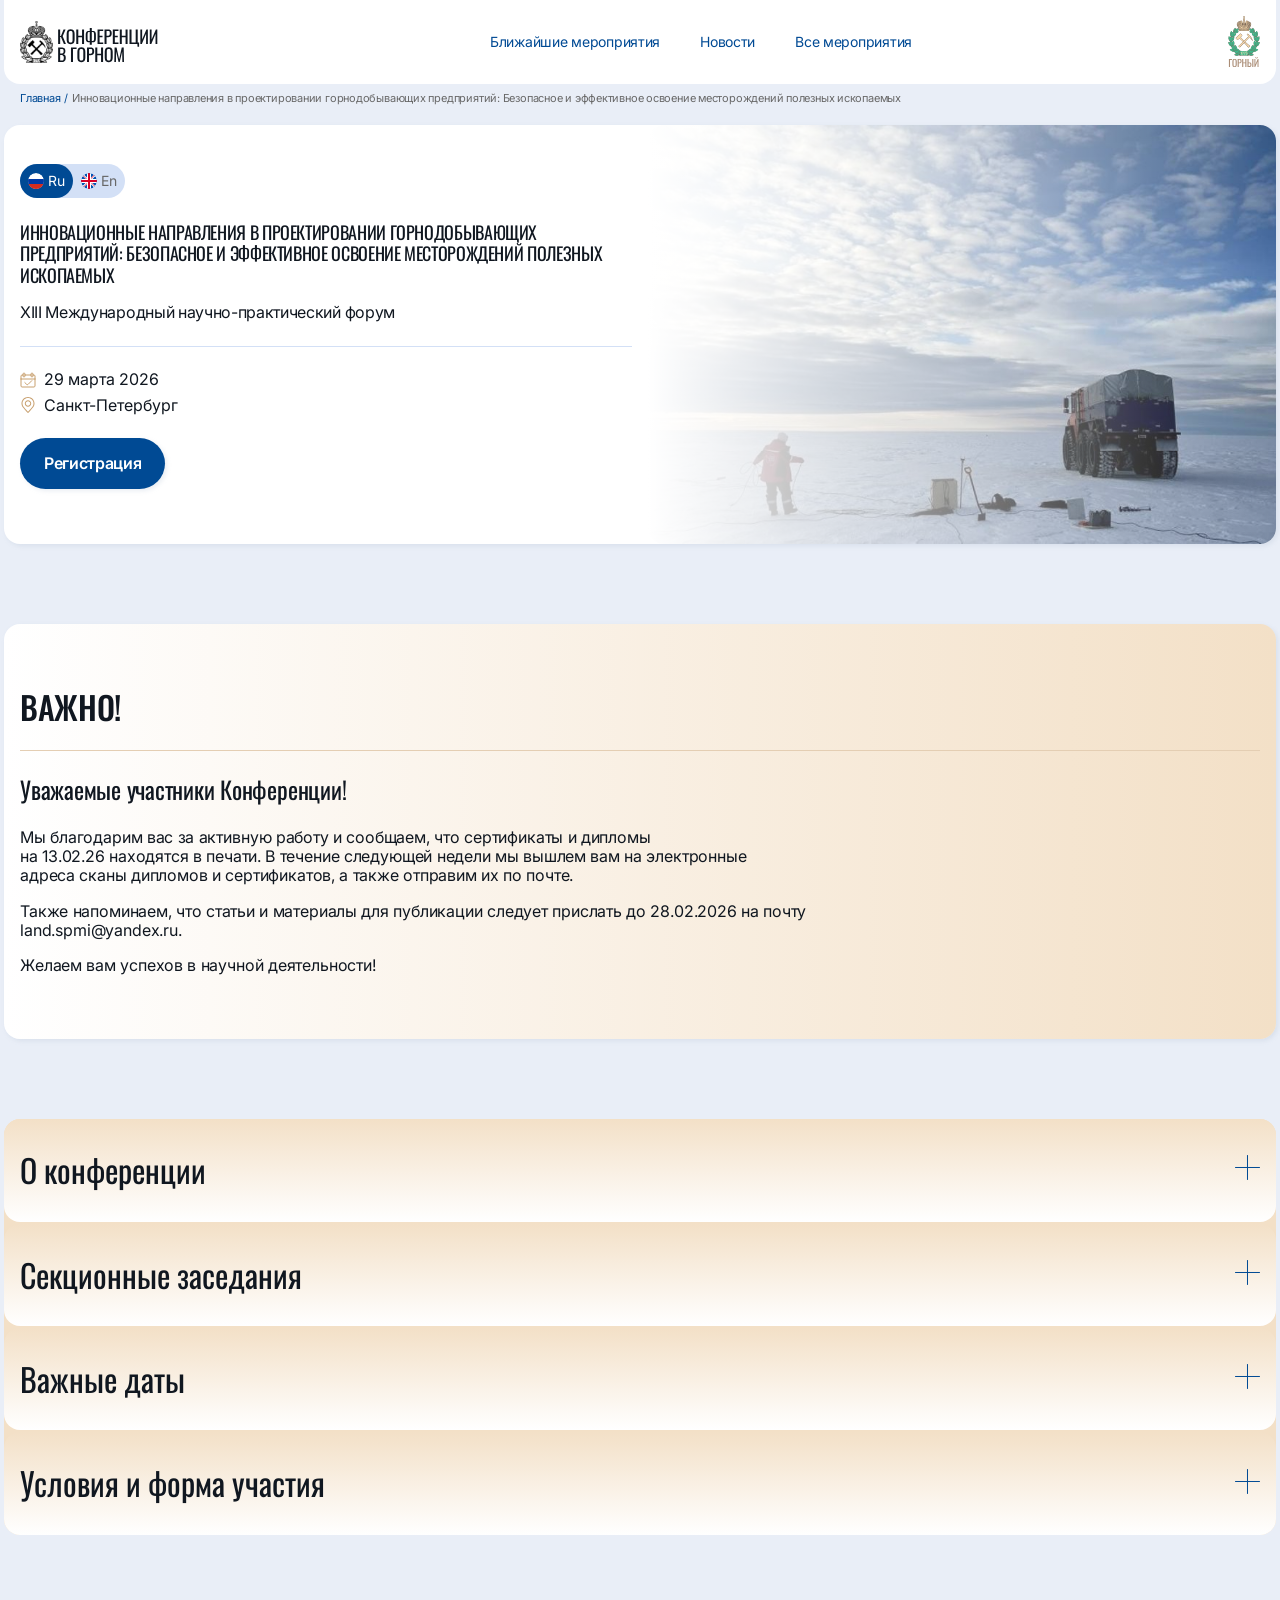
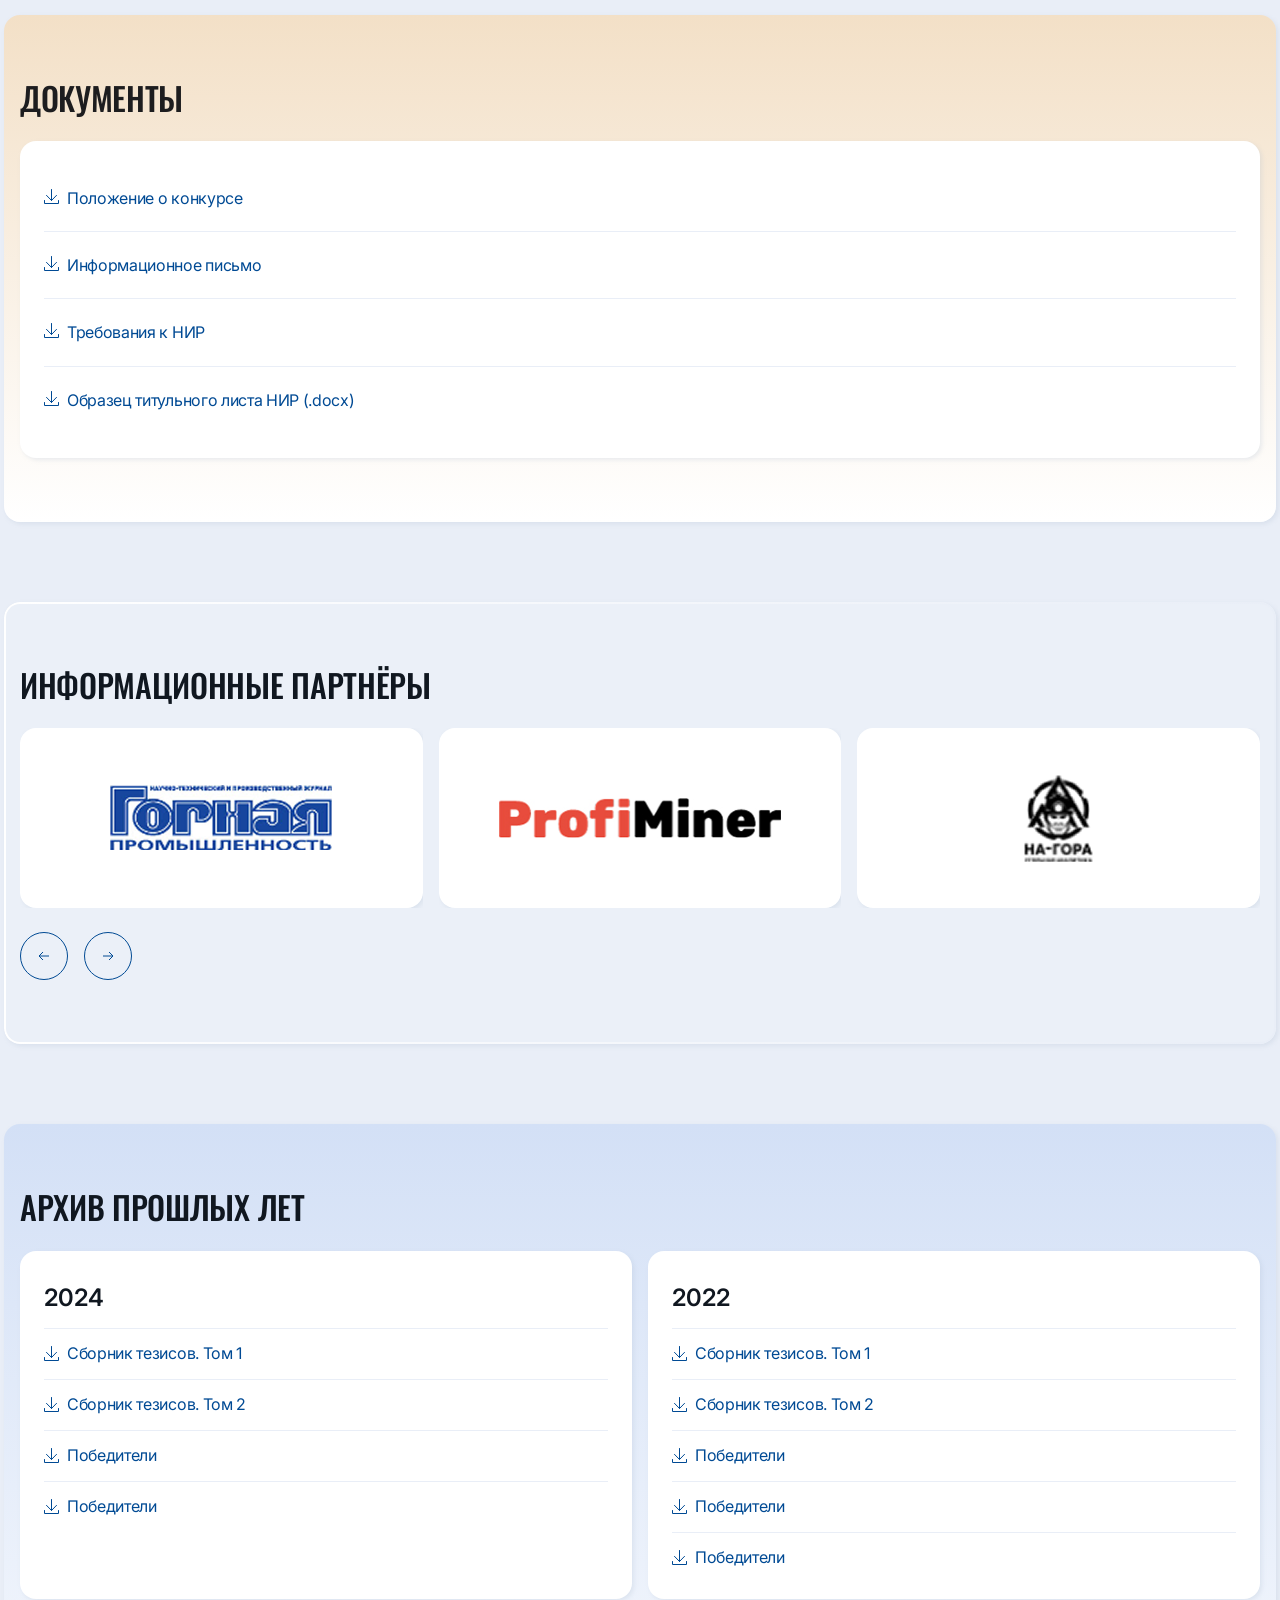
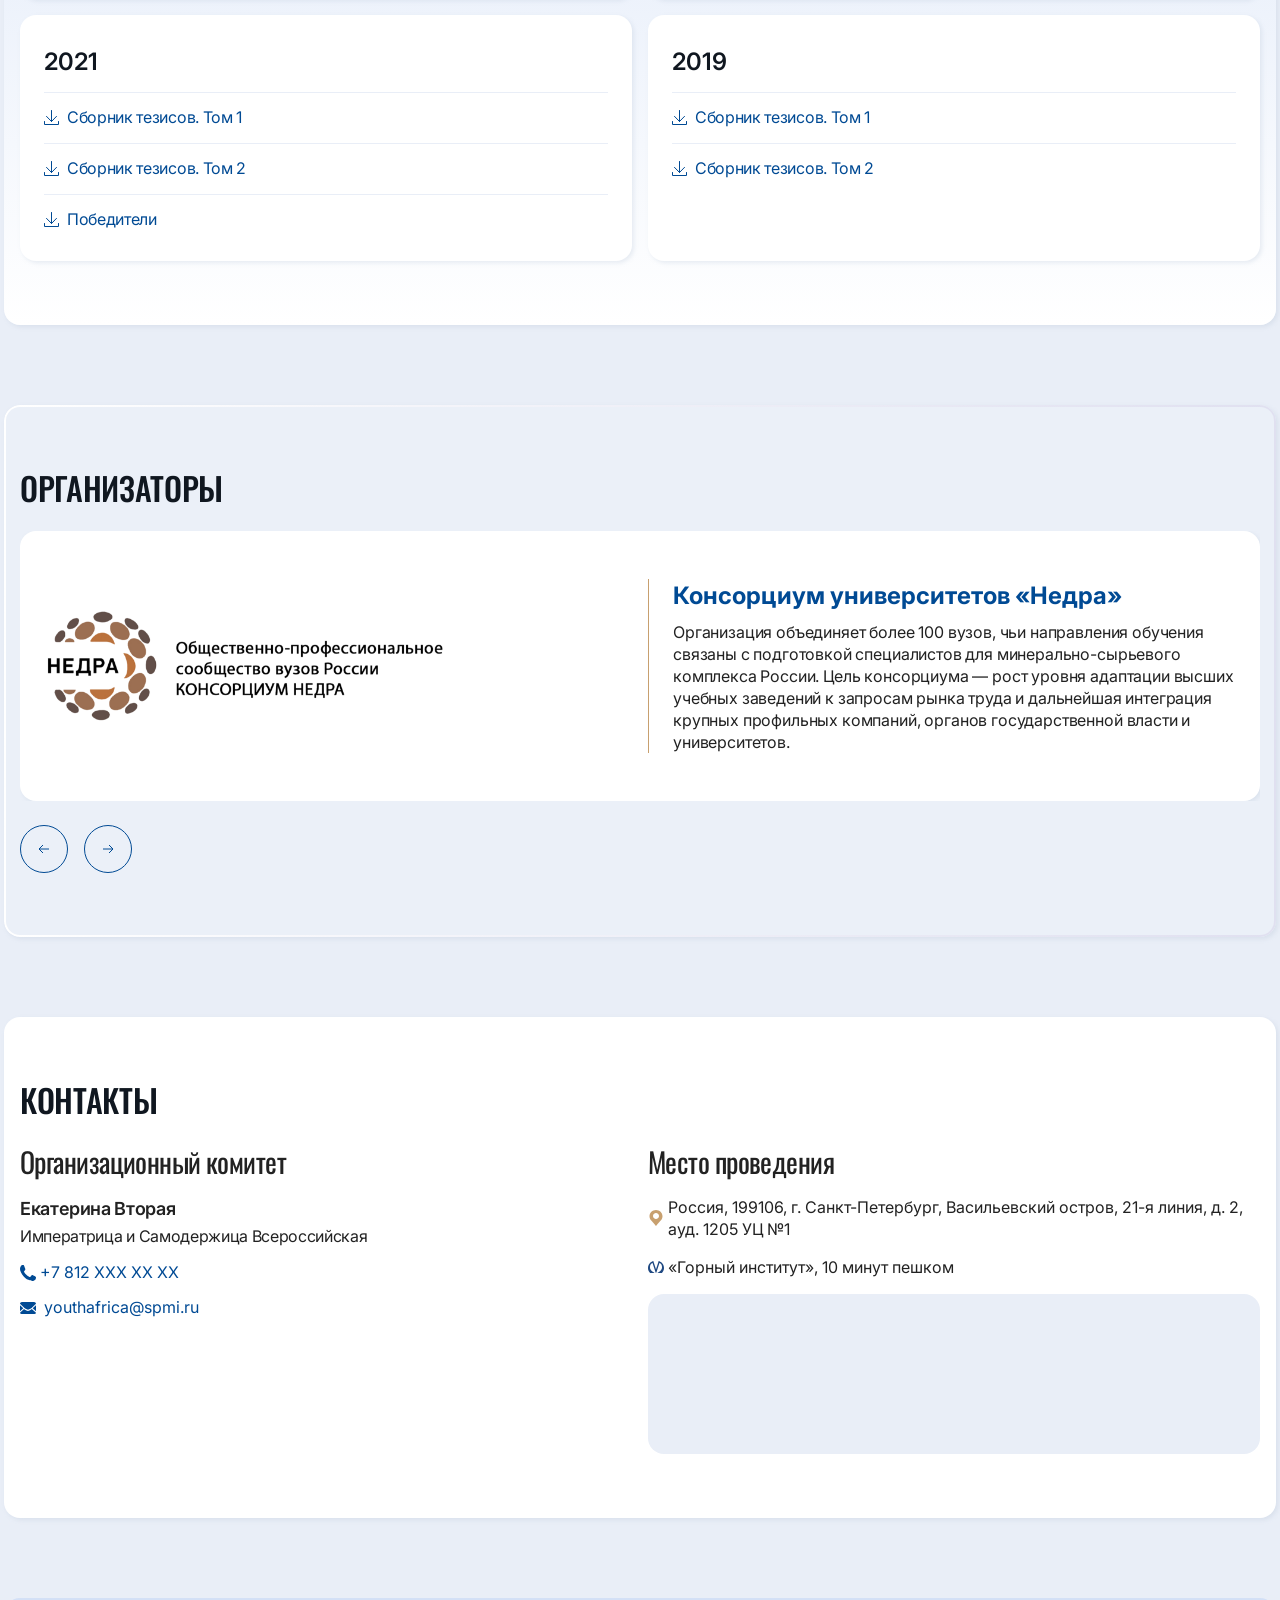
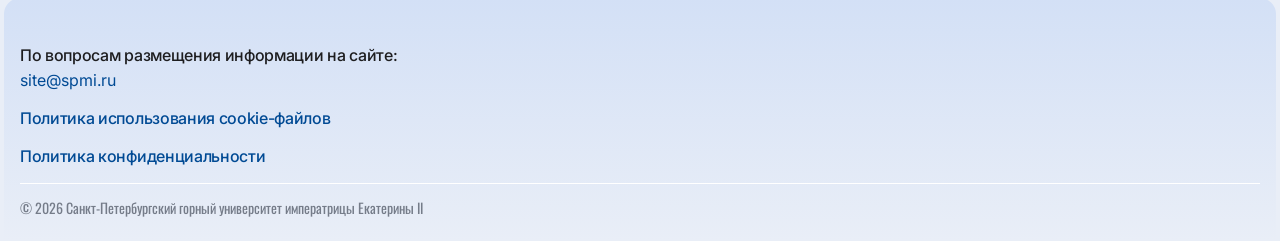
==== index.html @ 03311ef4 "Initial commit: conference page" ====
<html lang="ru">
  <head>
    <meta charset="UTF-8" />
    <meta name="viewport" content="width=device-width, initial-scale=1.0" />
    <title>Конференции в Горном</title>
    <link rel="stylesheet" href="styles/keen-slider.min.css" />
    <link rel="stylesheet" href="styles/app.css" />
    <script
      src="https://api-maps.yandex.ru/2.1/?apikey=18e30ac7-d77d-4c00-93e0-b471a3cb83dc&amp;lang=ru_RU"
      type="text/javascript"
    ></script>
    <script src="js/keen-slider.min.js" defer></script>
    <script src="js/main.js" defer></script>
    <script src="js/contacts.js" defer></script>
  </head>
  <body>
    <header class="site-header">
      <div class="container site-header__inner">
        <a
          class="site-header__brand"
          href="/"
          aria-label="Конференции в Горном — на главную"
        >
          <img class="site-header__brand-logo" src="images/logo.svg" />
        </a>
        <nav class="main-menu" aria-label="Главное меню">
          <a class="main-menu__link link" href="#"> Ближайшие мероприятия </a>
          <a class="main-menu__link link" href="#"> Новости </a>
          <a class="main-menu__link link" href="#"> Все мероприятия </a>
        </nav>
        <button
          class="site-header__burger"
          type="button"
          aria-label="Открыть меню"
          aria-expanded="false"
        >
          <span> </span>
          <span> </span>
          <span> </span>
          <span> </span>
        </button>
        <a
          class="site-header__mining-link"
          href="/"
          aria-label="Горный университет"
        >
          <img class="site-header__mining-emblem" src="images/gorny.svg" />
        </a>
      </div>
      <nav class="nav" aria-label="Мобильная навигация">
        <a class="nav__link link" href="#"> Ближайшие мероприятия </a>
        <a class="nav__link link" href="#"> Новости </a>
        <a class="nav__link link" href="#"> Все мероприятия </a>
      </nav>
    </header>
    <main class="conf-page" id="full-map">
      <section class="container breadcrumb">
        <div class="breadcrumbs-line">
          <nav role="navigation" aria-labelledby="system-breadcrumb">
            <ul>
              <li>
                <a class="breadcrumb__link" href="/">Главная</a>
              </li>
              <li class="is-active">
                <a href="#" aria-current="page"
                  >Инновационные направления в&nbsp;проектировании
                  горнодобывающих предприятий: Безопасное и&nbsp;эффективное
                  освоение месторождений полезных ископаемых</a
                >
              </li>
            </ul>
          </nav>
        </div>
      </section>
      <section class="hero">
        <div class="container hero__inner">
          <div class="hero__content">
            <nav class="hero__lang" aria-label="Язык сайта">
              <a class="hero__lang-link is-active" href="#" lang="ru">
                <div class="hero__lang-wrapper">
                  <img src="images/ru-icon.svg" alt="" />
                  <span> Ru </span>
                </div>
              </a>
              <a class="hero__lang-link" href="#" lang="en">
                <div class="hero__lang-wrapper">
                  <img src="images/en-icon.svg" alt="" />
                  <span> En </span>
                </div>
              </a>
            </nav>
            <div class="hero__text">
              <h1 class="hero__title">
                Инновационные направления в проектировании горнодобывающих
                предприятий: Безопасное и эффективное освоение месторождений
                полезных ископаемых
              </h1>
              <p class="hero__subtitle">
                XIII Международный научно-практический форум
              </p>
            </div>
            <div class="hero__divider"></div>
            <ul class="hero__info">
              <li class="hero__info-item">
                <img src="images/calendar.svg" alt="" />
                <span> 29 марта 2026 </span>
              </li>
              <li class="hero__info-item">
                <img src="images/location.svg" alt="" />
                <span> Санкт-Петербург </span>
              </li>
            </ul>
            <a class="hero__button btn-primary" href="#"> Регистрация </a>
          </div>
          <div class="hero__media">
            <img class="hero__image" src="images/hero.png" alt="" />
          </div>
        </div>
      </section>
      <section class="main-info section-margin">
        <div class="container announcement__inner">
          <h2 class="block-title announcement__title">Важно!</h2>
          <div class="announcement__divider"></div>
          <div class="announcement__content">
            <h3 class="announcement__subtitle">
              Уважаемые участники Конференции!
            </h3>
            <div class="announcement__body">
              <p class="announcement__text">
                Мы благодарим вас за активную работу и сообщаем, что сертификаты
                и дипломы на 13.02.26 находятся в печати. В течение следующей
                недели мы вышлем вам на электронные адреса сканы дипломов и
                сертификатов, а также отправим их по почте.
              </p>
              <p class="announcement__text">
                Также напоминаем, что статьи и материалы для публикации следует
                прислать до 28.02.2026 на почту land.spmi@yandex.ru.
              </p>
              <p class="announcement__text">
                Желаем вам успехов в научной деятельности!
              </p>
            </div>
          </div>
        </div>
      </section>
      <section class="accordeons section-margin">
        <div class="accordeons__list">
          <details class="container accordion">
            <summary class="accordion__summary">
              <h2 class="accordion__title">О конференции</h2>
              <span class="accordion-icon-wrap">
                <img class="accordion-icon" src="images/plus.svg" />
              </span>
            </summary>
            <div class="accordion__panel">
              <div class="accordion__block">
                <h3 class="accordion__heading">О конференции</h3>
                <div class="accordion__body">
                  <p>
                    Конкурс «Моя специальность» направлен на выявление и
                    поддержку обучающихся Горного университета, способных
                    самостоятельно решать исследовательские задачи и осмысленно
                    связывать результаты своей работы с осваиваемой
                    специальностью и будущей профессиональной деятельностью.
                  </p>
                  <p>
                    Конкурс проводится в два этапа: заочный отборочный и очный
                    заключительный. Для участия студенты представляют
                    индивидуальные конкурсные работы, являющиеся результатом
                    самостоятельной исследовательской и (или) научно-инженерной
                    деятельности.
                  </p>
                  <p>
                    Победителям и призёрам Конкурса предоставят возможность
                    опубликовать свои работы в форме сборника научных трудов
                    Конкурса, который будет размещён в Научной электронной
                    библиотеке eLIBRARY.RU с индексацией в базе данных научного
                    цитирования РИНЦ.
                  </p>
                </div>
              </div>
              <div class="accordion__block">
                <h3 class="accordion__heading">Задачи</h3>
                <div class="accordion__body">
                  <ul>
                    <li>
                      Формирование у обучающихся осознанного понимания связи
                      исследовательской деятельности с осваиваемой
                      специальностью, её профессиональной значимостью и задачами
                      соответствующей отрасли;
                    </li>
                    <li>
                      Выявление обучающихся, демонстрирующих способность
                      самостоятельно формулировать научную проблему, выбирать и
                      обосновывать методы её решения, интерпретировать
                      полученные результаты, аргументировать выводы и критически
                      оценивать собственный вклад;
                    </li>
                    <li>
                      Выявление перспективных исследовательских работ,
                      обладающих потенциалом дальнейшего развития в
                      научно-образовательной среде университета;
                    </li>
                    <li>
                      Вовлечение обучающихся в научно-исследовательскую,
                      инженерную и проектную деятельность университета в рамках
                      реализации пилотного проекта «совершенствование высшего
                      инженерного образования»;
                    </li>
                    <li>
                      Создание условий для взаимодействия участников с
                      кафедрами, научными центрами, лабораториями,
                      преподавателями, исследователями и
                      организациями-партнёрами университета;
                    </li>
                    <li>
                      Отбор перспективных обучающихся для участия в
                      международных научных и образовательных программах и
                      стажировках, подготовки публикаций и формирования
                      дальнейшей научной траектории, включая поступление в
                      аспирантуру.
                    </li>
                  </ul>
                </div>
              </div>
            </div>
          </details>
          <details class="container accordion">
            <summary class="accordion__summary">
              <h2 class="accordion__title">Секционные заседания</h2>
              <span class="accordion-icon-wrap">
                <img class="accordion-icon" src="images/plus.svg" />
              </span>
            </summary>
            <div class="accordion__panel--sessions">
              <details class="accordion-session">
                <summary class="accordion-session__summary">
                  <h3 class="session__title">
                    Пленарное заседание «Перспективы и проблемы развития
                    минерально-сырьевого комплекса»
                  </h3>
                  <span class="session__icon-wrap">
                    <img class="session__icon" src="images/arrow.svg" />
                  </span>
                </summary>
                <div class="session-text">
                  <p class="session__date">27 мая (МФК, Конгресс-холл)</p>
                  <p style="font-weight: bold">Председатели:</p>
                  <p>
                    <span style="font-weight: bold">
                      Шабаров Аркадий Николаевич
                    </span>
                    , директор научного центра геомеханики и проблем горного
                    производства, Санкт- Петербургский горный университет
                    императрицы Екатерины II
                  </p>
                  <p>
                    <span style="font-weight: bold">
                      Рассказов Игорь Юрьевич
                    </span>
                    , академик РАН, директор Хабаровский Федеральный
                    исследовательский центр ДВО РАН
                  </p>
                </div>
              </details>
              <details class="accordion-session">
                <summary class="accordion-session__summary">
                  <h3 class="session__title">
                    1. Геодинамическая безопасность и геомеханические проблемы
                    освоения месторождений полезных ископаемых
                  </h3>
                  <span class="session__icon-wrap">
                    <img class="session__icon" src="images/arrow.svg" />
                  </span>
                </summary>
                <div class="session-text">
                  <p class="session__date">27 мая (МФК, Конгресс-холл)</p>
                  <p style="font-weight: bold">Председатели:</p>
                  <p>
                    <span style="font-weight: bold">
                      Шабаров Аркадий Николаевич
                    </span>
                    , директор научного центра геомеханики и проблем горного
                    производства, Санкт- Петербургский горный университет
                    императрицы Екатерины II
                  </p>
                  <p>
                    <span style="font-weight: bold">
                      Рассказов Игорь Юрьевич
                    </span>
                    , академик РАН, директор Хабаровский Федеральный
                    исследовательский центр ДВО РАН
                  </p>
                </div>
              </details>
              <details class="accordion-session">
                <summary class="accordion-session__summary">
                  <h3 class="session__title">
                    2,3. Разработка месторождений полезных ископаемых.
                    Современные технологии производства буровзрывных работ
                  </h3>
                  <span class="session__icon-wrap">
                    <img class="session__icon" src="images/arrow.svg" />
                  </span>
                </summary>
                <div class="session-text">
                  <p class="session__date">27 мая (МФК, Конгресс-холл)</p>
                  <p style="font-weight: bold">Председатели:</p>
                  <p>
                    <span style="font-weight: bold">
                      Шабаров Аркадий Николаевич
                    </span>
                    , директор научного центра геомеханики и проблем горного
                    производства, Санкт- Петербургский горный университет
                    императрицы Екатерины II
                  </p>
                  <p>
                    <span style="font-weight: bold">
                      Рассказов Игорь Юрьевич
                    </span>
                    , академик РАН, директор Хабаровский Федеральный
                    исследовательский центр ДВО РАН
                  </p>
                </div>
              </details>
              <details class="accordion-session">
                <summary class="accordion-session__summary">
                  <h3 class="session__title">
                    4. Энергообеспечение, электромеханика и энергоэффективность
                    горного производства
                  </h3>
                  <span class="session__icon-wrap">
                    <img class="session__icon" src="images/arrow.svg" />
                  </span>
                </summary>
                <div class="session-text">
                  <p class="session__date">27 мая (МФК, Конгресс-холл)</p>
                  <p style="font-weight: bold">Председатели:</p>
                  <p>
                    <span style="font-weight: bold">
                      Шабаров Аркадий Николаевич
                    </span>
                    , директор научного центра геомеханики и проблем горного
                    производства, Санкт- Петербургский горный университет
                    императрицы Екатерины II
                  </p>
                  <p>
                    <span style="font-weight: bold">
                      Рассказов Игорь Юрьевич
                    </span>
                    , академик РАН, директор Хабаровский Федеральный
                    исследовательский центр ДВО РАН
                  </p>
                </div>
              </details>
              <details class="accordion-session">
                <summary class="accordion-session__summary">
                  <h3 class="session__title">
                    5. Геомеханическое обеспечение и риски при разработке
                    месторождений полезных ископаемых открытым способом
                  </h3>
                  <span class="session__icon-wrap">
                    <img class="session__icon" src="images/arrow.svg" />
                  </span>
                </summary>
                <div class="session-text">
                  <p class="session__date">27 мая (МФК, Конгресс-холл)</p>
                  <p style="font-weight: bold">Председатели:</p>
                  <p>
                    <span style="font-weight: bold">
                      Шабаров Аркадий Николаевич
                    </span>
                    , директор научного центра геомеханики и проблем горного
                    производства, Санкт- Петербургский горный университет
                    императрицы Екатерины II
                  </p>
                  <p>
                    <span style="font-weight: bold">
                      Рассказов Игорь Юрьевич
                    </span>
                    , академик РАН, директор Хабаровский Федеральный
                    исследовательский центр ДВО РАН
                  </p>
                </div>
              </details>
              <details class="accordion-session">
                <summary class="accordion-session__summary">
                  <h3 class="session__title">
                    6. Проблемы размещения горнопромышленных отходов
                  </h3>
                  <span class="session__icon-wrap">
                    <img class="session__icon" src="images/arrow.svg" />
                  </span>
                </summary>
                <div class="session-text">
                  <p class="session__date">27 мая (МФК, Конгресс-холл)</p>
                  <p style="font-weight: bold">Председатели:</p>
                  <p>
                    <span style="font-weight: bold">
                      Шабаров Аркадий Николаевич
                    </span>
                    , директор научного центра геомеханики и проблем горного
                    производства, Санкт- Петербургский горный университет
                    императрицы Екатерины II
                  </p>
                  <p>
                    <span style="font-weight: bold">
                      Рассказов Игорь Юрьевич
                    </span>
                    , академик РАН, директор Хабаровский Федеральный
                    исследовательский центр ДВО РАН
                  </p>
                </div>
              </details>
              <details class="accordion-session">
                <summary class="accordion-session__summary">
                  <h3 class="session__title">
                    7. Маркшейдерское обеспечение безопасного освоения
                    месторождений полезных ископаемых и подземного пространства
                  </h3>
                  <span class="session__icon-wrap">
                    <img class="session__icon" src="images/arrow.svg" />
                  </span>
                </summary>
                <div class="session-text">
                  <p class="session__date">27 мая (МФК, Конгресс-холл)</p>
                  <p style="font-weight: bold">Председатели:</p>
                  <p>
                    <span style="font-weight: bold">
                      Шабаров Аркадий Николаевич
                    </span>
                    , директор научного центра геомеханики и проблем горного
                    производства, Санкт- Петербургский горный университет
                    императрицы Екатерины II
                  </p>
                  <p>
                    <span style="font-weight: bold">
                      Рассказов Игорь Юрьевич
                    </span>
                    , академик РАН, директор Хабаровский Федеральный
                    исследовательский центр ДВО РАН
                  </p>
                </div>
              </details>
              <details class="accordion-session">
                <summary class="accordion-session__summary">
                  <h3 class="session__title">
                    8. Комплексная переработка природного и техногенного сырья
                  </h3>
                  <span class="session__icon-wrap">
                    <img class="session__icon" src="images/arrow.svg" />
                  </span>
                </summary>
                <div class="session-text">
                  <p class="session__date">27 мая (МФК, Конгресс-холл)</p>
                  <p style="font-weight: bold">Председатели:</p>
                  <p>
                    <span style="font-weight: bold">
                      Шабаров Аркадий Николаевич
                    </span>
                    , директор научного центра геомеханики и проблем горного
                    производства, Санкт- Петербургский горный университет
                    императрицы Екатерины II
                  </p>
                  <p>
                    <span style="font-weight: bold">
                      Рассказов Игорь Юрьевич
                    </span>
                    , академик РАН, директор Хабаровский Федеральный
                    исследовательский центр ДВО РАН
                  </p>
                </div>
              </details>
              <details class="accordion-session">
                <summary class="accordion-session__summary">
                  <h3 class="session__title">9. Экономика недропользования</h3>
                  <span class="session__icon-wrap">
                    <img class="session__icon" src="images/arrow.svg" />
                  </span>
                </summary>
                <div class="session-text">
                  <p class="session__date">27 мая (МФК, Конгресс-холл)</p>
                  <p style="font-weight: bold">Председатели:</p>
                  <p>
                    <span style="font-weight: bold">
                      Шабаров Аркадий Николаевич
                    </span>
                    , директор научного центра геомеханики и проблем горного
                    производства, Санкт- Петербургский горный университет
                    императрицы Екатерины II
                  </p>
                  <p>
                    <span style="font-weight: bold">
                      Рассказов Игорь Юрьевич
                    </span>
                    , академик РАН, директор Хабаровский Федеральный
                    исследовательский центр ДВО РАН
                  </p>
                </div>
              </details>
              <details class="accordion-session">
                <summary class="accordion-session__summary">
                  <h3 class="session__title">
                    10. Гидрогеологическое обеспечение освоения месторождений
                    полезных ископаемых
                  </h3>
                  <span class="session__icon-wrap">
                    <img class="session__icon" src="images/arrow.svg" />
                  </span>
                </summary>
                <div class="session-text">
                  <p class="session__date">27 мая (МФК, Конгресс-холл)</p>
                  <p style="font-weight: bold">Председатели:</p>
                  <p>
                    <span style="font-weight: bold">
                      Шабаров Аркадий Николаевич
                    </span>
                    , директор научного центра геомеханики и проблем горного
                    производства, Санкт- Петербургский горный университет
                    императрицы Екатерины II
                  </p>
                  <p>
                    <span style="font-weight: bold">
                      Рассказов Игорь Юрьевич
                    </span>
                    , академик РАН, директор Хабаровский Федеральный
                    исследовательский центр ДВО РАН
                  </p>
                </div>
              </details>
            </div>
          </details>
          <details class="container accordion">
            <summary class="accordion__summary">
              <span class="accordion__title"> Важные даты </span>
              <span class="accordion-icon-wrap">
                <img class="accordion-icon" src="images/plus.svg" />
              </span>
            </summary>
            <div class="accordion__panel--dates">
              <div class="date-card">
                <p class="date-card__date">до 5 октября 2025 года</p>
                <p class="date-card__text">Регистрация участников</p>
              </div>
              <div class="date-card">
                <p class="date-card__date">до 10 октября 2025 года</p>
                <p class="date-card__text">
                  Подтверждение очного участия Оргкомитетом
                </p>
              </div>
              <div class="date-card">
                <p class="date-card__date">10 октября 2025 года</p>
                <p class="date-card__text">Оформление приглашений и виз</p>
              </div>
              <div class="date-card">
                <p class="date-card__date">28 октября 2025 года</p>
                <p class="date-card__text">Заезд и регистрация участников</p>
              </div>
              <div class="date-card">
                <p class="date-card__date">29-31 октября 2025 года</p>
                <p class="date-card__text">Рабочие дни</p>
              </div>
              <div class="date-card">
                <p class="date-card__date">01 ноября 2025 года</p>
                <p class="date-card__text">Отъезд участников</p>
              </div>
            </div>
          </details>
          <details class="container accordion">
            <summary class="accordion__summary">
              <span class="accordion__title"> Условия и форма участия </span>
              <span class="accordion-icon-wrap">
                <img class="accordion-icon" src="images/plus.svg" />
              </span>
            </summary>
          </details>
        </div>
      </section>
      <section class="documents section-margin">
        <div class="container documents__inner">
          <h2 class="block-title documents__title">Документы</h2>
          <ul class="documents__list">
            <li class="documents__item">
              <a class="documents__link" href="#">
                <svg
                  width="15"
                  height="15"
                  viewbox="0 0 15 15"
                  fill="none"
                  xmlns="http://www.w3.org/2000/svg"
                >
                  <path
                    d="M7.5 11.5V0.5M12.5 6.36381L7.5 11.5L2.5 6.36381"
                    stroke-linecap="round"
                    stroke-linejoin="round"
                    stroke="#004A94"
                  ></path>
                  <path
                    d="M0.5 11.5V14.5H14.5V11.5"
                    stroke-linecap="round"
                    stroke-linejoin="round"
                    stroke="#004A94"
                  ></path>
                </svg>
                <span class="documents__link-text"> Положение о конкурсе </span>
              </a>
            </li>
            <li class="documents__item">
              <a class="documents__link" href="#">
                <svg
                  width="15"
                  height="15"
                  viewbox="0 0 15 15"
                  fill="none"
                  xmlns="http://www.w3.org/2000/svg"
                >
                  <path
                    d="M7.5 11.5V0.5M12.5 6.36381L7.5 11.5L2.5 6.36381"
                    stroke-linecap="round"
                    stroke-linejoin="round"
                    stroke="#004A94"
                  ></path>
                  <path
                    d="M0.5 11.5V14.5H14.5V11.5"
                    stroke-linecap="round"
                    stroke-linejoin="round"
                    stroke="#004A94"
                  ></path>
                </svg>
                <span class="documents__link-text">
                  Информационное письмо
                </span>
              </a>
            </li>
            <li class="documents__item">
              <a class="documents__link" href="#">
                <svg
                  width="15"
                  height="15"
                  viewbox="0 0 15 15"
                  fill="none"
                  xmlns="http://www.w3.org/2000/svg"
                >
                  <path
                    d="M7.5 11.5V0.5M12.5 6.36381L7.5 11.5L2.5 6.36381"
                    stroke-linecap="round"
                    stroke-linejoin="round"
                    stroke="#004A94"
                  ></path>
                  <path
                    d="M0.5 11.5V14.5H14.5V11.5"
                    stroke-linecap="round"
                    stroke-linejoin="round"
                    stroke="#004A94"
                  ></path>
                </svg>
                <span class="documents__link-text"> Требования к НИР </span>
              </a>
            </li>
            <li class="documents__item">
              <a class="documents__link" href="#">
                <svg
                  width="15"
                  height="15"
                  viewbox="0 0 15 15"
                  fill="none"
                  xmlns="http://www.w3.org/2000/svg"
                >
                  <path
                    d="M7.5 11.5V0.5M12.5 6.36381L7.5 11.5L2.5 6.36381"
                    stroke-linecap="round"
                    stroke-linejoin="round"
                    stroke="#004A94"
                  ></path>
                  <path
                    d="M0.5 11.5V14.5H14.5V11.5"
                    stroke-linecap="round"
                    stroke-linejoin="round"
                    stroke="#004A94"
                  ></path>
                </svg>
                <span class="documents__link-text">
                  Образец титульного листа НИР (.docx)
                </span>
              </a>
            </li>
          </ul>
        </div>
      </section>
      <section class="partners section-margin">
        <div class="container partners__inner">
          <h2 class="block-title partners__title">Информационные партнёры</h2>
          <div class="partners__slider keen-slider">
            <div class="keen-slider__slide partners__slide">
              <div class="partners__card">
                <a href="#" class="partners__link"
                  ><img
                    class="partners__logo partners__logo--1"
                    src="images/partner-1.png"
                    alt="Информационный партнёр"
                /></a>
              </div>
            </div>
            <div class="keen-slider__slide partners__slide">
              <div class="partners__card">
                <a href="#" class="partners__link"
                  ><img
                    class="partners__logo partners__logo--2"
                    src="images/partner-2.png"
                    alt="Информационный партнёр"
                /></a>
              </div>
            </div>
            <div class="keen-slider__slide partners__slide">
              <div class="partners__card">
                <a href="#" class="partners__link"
                  ><img
                    class="partners__logo partners__logo--3"
                    src="images/partner-3.png"
                    alt="Информационный партнёр"
                /></a>
              </div>
            </div>
            <div class="keen-slider__slide partners__slide">
              <div class="partners__card">
                <a href="#" class="partners__link"
                  ><img
                    class="partners__logo partners__logo--4"
                    src="images/partner-4.png"
                    alt="Информационный партнёр"
                /></a>
              </div>
            </div>
          </div>
          <div class="partners__nav">
            <button
              class="partners__nav-button partners__nav-button--prev"
              type="button"
              aria-label="Предыдущий партнёр"
              data-partners-prev
            >
              <svg
                width="10"
                height="8"
                viewbox="0 0 10 8"
                fill="none"
                aria-hidden="true"
              >
                <path
                  d="M0 4h10M10 4 6 8M10 4 6 0"
                  stroke="currentColor"
                ></path>
              </svg>
            </button>
            <button
              class="partners__nav-button partners__nav-button--next"
              type="button"
              aria-label="Следующий партнёр"
              data-partners-next
            >
              <svg
                width="10"
                height="8"
                viewbox="0 0 10 8"
                fill="none"
                aria-hidden="true"
              >
                <path
                  d="M0 4h10M10 4 6 8M10 4 6 0"
                  stroke="currentColor"
                ></path>
              </svg>
            </button>
          </div>
        </div>
      </section>
      <section class="archive section-margin">
        <div class="container archive__inner">
          <h2 class="block-title archive__title">Архив прошлых лет</h2>
          <div class="archive__list">
            <article class="archive__card">
              <div class="archive__card-inner">
                <h3 class="archive__year">2024</h3>
                <ul class="archive__files">
                  <li class="archive__file">
                    <a class="archive__file-link" href="#">
                      <svg
                        width="15"
                        height="15"
                        viewbox="0 0 15 15"
                        fill="none"
                        xmlns="http://www.w3.org/2000/svg"
                      >
                        <path
                          d="M7.5 11.5V0.5M12.5 6.36381L7.5 11.5L2.5 6.36381"
                          stroke-linecap="round"
                          stroke-linejoin="round"
                          stroke="#004A94"
                        ></path>
                        <path
                          d="M0.5 11.5V14.5H14.5V11.5"
                          stroke-linecap="round"
                          stroke-linejoin="round"
                          stroke="#004A94"
                        ></path>
                      </svg>
                      <span class="archive__file-text">
                        Сборник тезисов. Том 1
                      </span>
                    </a>
                  </li>
                  <li class="archive__file">
                    <a class="archive__file-link" href="#">
                      <svg
                        width="15"
                        height="15"
                        viewbox="0 0 15 15"
                        fill="none"
                        xmlns="http://www.w3.org/2000/svg"
                      >
                        <path
                          d="M7.5 11.5V0.5M12.5 6.36381L7.5 11.5L2.5 6.36381"
                          stroke-linecap="round"
                          stroke-linejoin="round"
                          stroke="#004A94"
                        ></path>
                        <path
                          d="M0.5 11.5V14.5H14.5V11.5"
                          stroke-linecap="round"
                          stroke-linejoin="round"
                          stroke="#004A94"
                        ></path>
                      </svg>
                      <span class="archive__file-text">
                        Сборник тезисов. Том 2
                      </span>
                    </a>
                  </li>
                  <li class="archive__file">
                    <a class="archive__file-link" href="#">
                      <svg
                        width="15"
                        height="15"
                        viewbox="0 0 15 15"
                        fill="none"
                        xmlns="http://www.w3.org/2000/svg"
                      >
                        <path
                          d="M7.5 11.5V0.5M12.5 6.36381L7.5 11.5L2.5 6.36381"
                          stroke-linecap="round"
                          stroke-linejoin="round"
                          stroke="#004A94"
                        ></path>
                        <path
                          d="M0.5 11.5V14.5H14.5V11.5"
                          stroke-linecap="round"
                          stroke-linejoin="round"
                          stroke="#004A94"
                        ></path>
                      </svg>
                      <span class="archive__file-text"> Победители </span>
                    </a>
                  </li>
                  <li class="archive__file">
                    <a class="archive__file-link" href="#">
                      <svg
                        width="15"
                        height="15"
                        viewbox="0 0 15 15"
                        fill="none"
                        xmlns="http://www.w3.org/2000/svg"
                      >
                        <path
                          d="M7.5 11.5V0.5M12.5 6.36381L7.5 11.5L2.5 6.36381"
                          stroke-linecap="round"
                          stroke-linejoin="round"
                          stroke="#004A94"
                        ></path>
                        <path
                          d="M0.5 11.5V14.5H14.5V11.5"
                          stroke-linecap="round"
                          stroke-linejoin="round"
                          stroke="#004A94"
                        ></path>
                      </svg>
                      <span class="archive__file-text"> Победители </span>
                    </a>
                  </li>
                </ul>
              </div>
            </article>
            <article class="archive__card">
              <div class="archive__card-inner">
                <h3 class="archive__year">2022</h3>
                <ul class="archive__files">
                  <li class="archive__file">
                    <a class="archive__file-link" href="#">
                      <svg
                        width="15"
                        height="15"
                        viewbox="0 0 15 15"
                        fill="none"
                        xmlns="http://www.w3.org/2000/svg"
                      >
                        <path
                          d="M7.5 11.5V0.5M12.5 6.36381L7.5 11.5L2.5 6.36381"
                          stroke-linecap="round"
                          stroke-linejoin="round"
                          stroke="#004A94"
                        ></path>
                        <path
                          d="M0.5 11.5V14.5H14.5V11.5"
                          stroke-linecap="round"
                          stroke-linejoin="round"
                          stroke="#004A94"
                        ></path>
                      </svg>
                      <span class="archive__file-text">
                        Сборник тезисов. Том 1
                      </span>
                    </a>
                  </li>
                  <li class="archive__file">
                    <a class="archive__file-link" href="#">
                      <svg
                        width="15"
                        height="15"
                        viewbox="0 0 15 15"
                        fill="none"
                        xmlns="http://www.w3.org/2000/svg"
                      >
                        <path
                          d="M7.5 11.5V0.5M12.5 6.36381L7.5 11.5L2.5 6.36381"
                          stroke-linecap="round"
                          stroke-linejoin="round"
                          stroke="#004A94"
                        ></path>
                        <path
                          d="M0.5 11.5V14.5H14.5V11.5"
                          stroke-linecap="round"
                          stroke-linejoin="round"
                          stroke="#004A94"
                        ></path>
                      </svg>
                      <span class="archive__file-text">
                        Сборник тезисов. Том 2
                      </span>
                    </a>
                  </li>
                  <li class="archive__file">
                    <a class="archive__file-link" href="#">
                      <svg
                        width="15"
                        height="15"
                        viewbox="0 0 15 15"
                        fill="none"
                        xmlns="http://www.w3.org/2000/svg"
                      >
                        <path
                          d="M7.5 11.5V0.5M12.5 6.36381L7.5 11.5L2.5 6.36381"
                          stroke-linecap="round"
                          stroke-linejoin="round"
                          stroke="#004A94"
                        ></path>
                        <path
                          d="M0.5 11.5V14.5H14.5V11.5"
                          stroke-linecap="round"
                          stroke-linejoin="round"
                          stroke="#004A94"
                        ></path>
                      </svg>
                      <span class="archive__file-text"> Победители </span>
                    </a>
                  </li>
                  <li class="archive__file">
                    <a class="archive__file-link" href="#">
                      <svg
                        width="15"
                        height="15"
                        viewbox="0 0 15 15"
                        fill="none"
                        xmlns="http://www.w3.org/2000/svg"
                      >
                        <path
                          d="M7.5 11.5V0.5M12.5 6.36381L7.5 11.5L2.5 6.36381"
                          stroke-linecap="round"
                          stroke-linejoin="round"
                          stroke="#004A94"
                        ></path>
                        <path
                          d="M0.5 11.5V14.5H14.5V11.5"
                          stroke-linecap="round"
                          stroke-linejoin="round"
                          stroke="#004A94"
                        ></path>
                      </svg>
                      <span class="archive__file-text"> Победители </span>
                    </a>
                  </li>
                  <li class="archive__file">
                    <a class="archive__file-link" href="#">
                      <svg
                        width="15"
                        height="15"
                        viewbox="0 0 15 15"
                        fill="none"
                        xmlns="http://www.w3.org/2000/svg"
                      >
                        <path
                          d="M7.5 11.5V0.5M12.5 6.36381L7.5 11.5L2.5 6.36381"
                          stroke-linecap="round"
                          stroke-linejoin="round"
                          stroke="#004A94"
                        ></path>
                        <path
                          d="M0.5 11.5V14.5H14.5V11.5"
                          stroke-linecap="round"
                          stroke-linejoin="round"
                          stroke="#004A94"
                        ></path>
                      </svg>
                      <span class="archive__file-text"> Победители </span>
                    </a>
                  </li>
                </ul>
              </div>
            </article>
            <article class="archive__card">
              <div class="archive__card-inner">
                <h3 class="archive__year">2021</h3>
                <ul class="archive__files">
                  <li class="archive__file">
                    <a class="archive__file-link" href="#">
                      <svg
                        width="15"
                        height="15"
                        viewbox="0 0 15 15"
                        fill="none"
                        xmlns="http://www.w3.org/2000/svg"
                      >
                        <path
                          d="M7.5 11.5V0.5M12.5 6.36381L7.5 11.5L2.5 6.36381"
                          stroke-linecap="round"
                          stroke-linejoin="round"
                          stroke="#004A94"
                        ></path>
                        <path
                          d="M0.5 11.5V14.5H14.5V11.5"
                          stroke-linecap="round"
                          stroke-linejoin="round"
                          stroke="#004A94"
                        ></path>
                      </svg>
                      <span class="archive__file-text">
                        Сборник тезисов. Том 1
                      </span>
                    </a>
                  </li>
                  <li class="archive__file">
                    <a class="archive__file-link" href="#">
                      <svg
                        width="15"
                        height="15"
                        viewbox="0 0 15 15"
                        fill="none"
                        xmlns="http://www.w3.org/2000/svg"
                      >
                        <path
                          d="M7.5 11.5V0.5M12.5 6.36381L7.5 11.5L2.5 6.36381"
                          stroke-linecap="round"
                          stroke-linejoin="round"
                          stroke="#004A94"
                        ></path>
                        <path
                          d="M0.5 11.5V14.5H14.5V11.5"
                          stroke-linecap="round"
                          stroke-linejoin="round"
                          stroke="#004A94"
                        ></path>
                      </svg>
                      <span class="archive__file-text">
                        Сборник тезисов. Том 2
                      </span>
                    </a>
                  </li>
                  <li class="archive__file">
                    <a class="archive__file-link" href="#">
                      <svg
                        width="15"
                        height="15"
                        viewbox="0 0 15 15"
                        fill="none"
                        xmlns="http://www.w3.org/2000/svg"
                      >
                        <path
                          d="M7.5 11.5V0.5M12.5 6.36381L7.5 11.5L2.5 6.36381"
                          stroke-linecap="round"
                          stroke-linejoin="round"
                          stroke="#004A94"
                        ></path>
                        <path
                          d="M0.5 11.5V14.5H14.5V11.5"
                          stroke-linecap="round"
                          stroke-linejoin="round"
                          stroke="#004A94"
                        ></path>
                      </svg>
                      <span class="archive__file-text"> Победители </span>
                    </a>
                  </li>
                </ul>
              </div>
            </article>
            <article class="archive__card">
              <div class="archive__card-inner">
                <h3 class="archive__year">2019</h3>
                <ul class="archive__files">
                  <li class="archive__file">
                    <a class="archive__file-link" href="#">
                      <svg
                        width="15"
                        height="15"
                        viewbox="0 0 15 15"
                        fill="none"
                        xmlns="http://www.w3.org/2000/svg"
                      >
                        <path
                          d="M7.5 11.5V0.5M12.5 6.36381L7.5 11.5L2.5 6.36381"
                          stroke-linecap="round"
                          stroke-linejoin="round"
                          stroke="#004A94"
                        ></path>
                        <path
                          d="M0.5 11.5V14.5H14.5V11.5"
                          stroke-linecap="round"
                          stroke-linejoin="round"
                          stroke="#004A94"
                        ></path>
                      </svg>
                      <span class="archive__file-text">
                        Сборник тезисов. Том 1
                      </span>
                    </a>
                  </li>
                  <li class="archive__file">
                    <a class="archive__file-link" href="#">
                      <svg
                        width="15"
                        height="15"
                        viewbox="0 0 15 15"
                        fill="none"
                        xmlns="http://www.w3.org/2000/svg"
                      >
                        <path
                          d="M7.5 11.5V0.5M12.5 6.36381L7.5 11.5L2.5 6.36381"
                          stroke-linecap="round"
                          stroke-linejoin="round"
                          stroke="#004A94"
                        ></path>
                        <path
                          d="M0.5 11.5V14.5H14.5V11.5"
                          stroke-linecap="round"
                          stroke-linejoin="round"
                          stroke="#004A94"
                        ></path>
                      </svg>
                      <span class="archive__file-text">
                        Сборник тезисов. Том 2
                      </span>
                    </a>
                  </li>
                </ul>
              </div>
            </article>
          </div>
        </div>
      </section>
      <section class="organisers section-margin">
        <div class="container organisers__inner">
          <h2 class="block-title organisers__title">Организаторы</h2>
          <div class="organisers__slider keen-slider">
            <div class="keen-slider__slide organisers__slide">
              <div class="organisers__card">
                <div class="organisers__image-wrap">
                  <img
                    class="organisers__image"
                    src="images/organiser-1.svg"
                    alt="Логотип консорциума университетов «Недра»"
                  />
                </div>
                <div class="organisers__content">
                  <div class="organisers__text">
                    <h3 class="organisers__name">
                      <a href="#" class="organisers__name"
                        >Консорциум университетов «Недра»</a
                      >
                    </h3>
                    <p class="organisers__desc">
                      Организация объединяет более 100 вузов, чьи направления
                      обучения связаны с подготовкой специалистов для
                      минерально-сырьевого комплекса России. Цель консорциума —
                      рост уровня адаптации высших учебных заведений к запросам
                      рынка труда и дальнейшая интеграция крупных профильных
                      компаний, органов государственной власти и университетов.
                    </p>
                  </div>
                </div>
              </div>
            </div>
          </div>
          <div class="organisers__nav">
            <button
              class="organisers__nav-button organisers__nav-button--prev"
              type="button"
              aria-label="Предыдущий организатор"
              data-organisers-prev
            >
              <svg
                width="10"
                height="8"
                viewbox="0 0 10 8"
                fill="none"
                aria-hidden="true"
              >
                <path
                  d="M0 4h10M10 4 6 8M10 4 6 0"
                  stroke="currentColor"
                ></path>
              </svg>
            </button>
            <button
              class="organisers__nav-button organisers__nav-button--next"
              type="button"
              aria-label="Следующий организатор"
              data-organisers-next
            >
              <svg
                width="10"
                height="8"
                viewbox="0 0 10 8"
                fill="none"
                aria-hidden="true"
              >
                <path
                  d="M0 4h10M10 4 6 8M10 4 6 0"
                  stroke="currentColor"
                ></path>
              </svg>
            </button>
          </div>
        </div>
      </section>
      <section class="contacts section-margin">
        <div class="container contacts__inner">
          <h2 class="block-title contacts__title">Контакты</h2>
          <div class="contacts__content">
            <div class="contacts__group">
              <h3 class="contacts__subtitle">Организационный комитет</h3>
              <div class="contacts__person">
                <p class="contacts__person-name">Екатерина Вторая</p>
                <p class="contacts__person-role">
                  Императрица и Самодержица Всероссийская
                </p>
              </div>
              <a class="contacts__line link" href="tel:+78120000000">
                <svg
                  width="16"
                  height="16"
                  viewbox="0 0 16 16"
                  fill="none"
                  xmlns="http://www.w3.org/2000/svg"
                >
                  <path
                    d="M4.08562 0.742847C3.79728 0.0344121 3.477 0.0171971 3.20463 0.0171971C2.96418 -3.31813e-07 2.70684 0 2.43447 0C2.179 0 1.74602 0.103219 1.37784 0.535364C1.00873 0.966499 0 1.98564 0 4.07451C0 6.16446 1.40978 8.18447 1.60232 8.46076C1.79391 8.73705 4.32605 13.1567 8.33273 14.867C11.6651 16.2829 12.3386 16.0066 13.0598 15.9195C13.7802 15.8336 15.3835 14.9014 15.7197 13.8995C16.0401 12.9158 16.0401 12.0525 15.9442 11.8793C15.8483 11.7074 15.5751 11.6031 15.191 11.3785C14.79 11.1719 12.8673 10.1356 12.4991 9.99705C12.13 9.85934 11.8736 9.79048 11.6172 10.2045C11.3608 10.6366 10.6075 11.5859 10.3681 11.8622C10.1427 12.1385 9.90313 12.1729 9.51812 11.9655C9.11801 11.7589 7.85187 11.3096 6.34537 9.85933C5.17509 8.73602 4.38992 7.3383 4.14947 6.92447C3.92594 6.4923 4.11754 6.26757 4.32605 6.06014C4.50263 5.87087 4.7271 5.56015 4.91963 5.31829C5.11119 5.0754 5.17509 4.88613 5.31975 4.60984C5.44755 4.33358 5.38365 4.07451 5.28779 3.86805C5.19114 3.67778 4.43876 1.58891 4.08562 0.742847Z"
                    fill-rule="evenodd"
                    clip-rule="evenodd"
                    fill="#004A94"
                  ></path>
                </svg>
                <span class="contacts__line-text"> +7 812 ХХХ ХХ ХХ </span>
              </a>
              <a
                class="contacts__line contacts__line--email"
                href="mailto:youthafrica@spmi.ru"
              >
                <svg
                  width="16"
                  height="12"
                  viewbox="0 0 16 12"
                  fill="none"
                  xmlns="http://www.w3.org/2000/svg"
                >
                  <path
                    d="M16 1.74542L11.6267 5.89078L10.3467 6.87257C8.96 7.96346 7.04 7.96346 5.65333 6.87257L4.48 5.89078L0 1.74542C0.106667 0.763619 0.96 0 1.92 0H14.08C15.04 0 15.8933 0.763619 16 1.74542Z"
                    fill="#004A94"
                  ></path>
                  <path
                    d="M3.30667 6.32694L0 9.27233V3.27246L3.30667 6.32694Z"
                    fill="#004A94"
                  ></path>
                  <path
                    d="M16 10.7998C15.8933 11.5634 15.36 11.9998 14.6133 11.9998H1.38667C0.64 11.9998 0.106667 11.4544 0 10.7998L4.05333 7.09082L4.90667 7.85444C6.72 9.27259 9.17333 9.27259 10.88 7.85444L11.7333 7.09082L16 10.7998Z"
                    fill="#004A94"
                  ></path>
                  <path
                    d="M16 3.27246V9.27233L12.6934 6.32694L16 3.27246Z"
                    fill="#004A94"
                  ></path>
                </svg>
                <span class="contacts__line-text"> youthafrica@spmi.ru </span>
              </a>
            </div>
            <div class="contacts__group">
              <h3 class="contacts__subtitle">Место проведения</h3>
              <div class="contacts__line">
                <svg
                  width="16"
                  height="16"
                  viewbox="0 0 16 16"
                  fill="none"
                  aria-hidden="true"
                >
                  <path
                    d="M7.99707 0C11.5849 0.000213909 14.5 2.81776 14.5 6.29297C14.4999 7.71564 14.0124 9.02805 13.1904 10.082C12.3683 11.1361 8.00293 16 8.00293 16C7.99683 15.9932 3.63108 11.1354 2.80957 10.082C1.98758 9.02805 1.50007 7.71564 1.5 6.29297C1.5 2.81763 4.40906 0 7.99707 0ZM8 3C6.34315 3 5 4.34315 5 6C5 7.65685 6.34315 9 8 9C9.65685 9 11 7.65685 11 6C11 4.34315 9.65685 3 8 3Z"
                    fill="#C8A06F"
                  ></path>
                </svg>
                <span>
                  Россия, 199106, г. Санкт-Петербург, Васильевский остров, 21-я
                  линия, д. 2, ауд. 1205 УЦ №1
                </span>
              </div>
              <div class="contacts__line">
                <svg
                  width="16"
                  height="12"
                  viewbox="0 0 16 12"
                  fill="none"
                  xmlns="http://www.w3.org/2000/svg"
                >
                  <path
                    d="M5.3014 0C5.3014 0 4.06106 0.398221 3.09714 1.11755C2.6543 1.44802 2.31011 1.73995 1.80162 2.28658C-0.463895 4.86061 -0.628754 8.60754 1.51154 11.3006C1.79285 11.6624 2.12023 12 2.12023 12H5.91938L6.37613 11.4401C6.37613 11.4401 4.98686 11.1868 3.76267 10.0422C1.85662 8.22829 1.89371 6.24635 2.09713 5.16567C2.10965 5.09918 2.23004 4.00103 3.20696 2.80177C3.40435 2.55946 3.75161 2.23754 4.01131 2.14289C4.2599 2.06882 4.54226 2.13106 4.70266 2.49817L7.6798 11.664H8H8.3202L11.2973 2.49817C11.4577 2.13106 11.7401 2.06882 11.9887 2.14289C12.2484 2.23754 12.5956 2.55946 12.793 2.80177C13.77 4.00103 13.8903 5.09918 13.9029 5.16567C14.1063 6.24635 14.1434 8.22829 12.2373 10.0422C11.0131 11.1868 9.62387 11.4401 9.62387 11.4401L10.0806 12H13.8798C13.8798 12 14.2072 11.6624 14.4885 11.3006C16.6288 8.60754 16.4639 4.86061 14.1984 2.28658C13.6899 1.73995 13.3457 1.44802 12.9029 1.11755C11.9389 0.398221 10.6986 0 10.6986 0L8 8.32185L5.3014 0Z"
                    fill="#204982"
                  ></path>
                </svg>
                <span> «Горный институт», 10 минут пешком </span>
              </div>
              <div id="map"></div>
            </div>
          </div>
        </div>
      </section>
    </main>
    <footer class="footer section-margin">
      <div class="container footer__inner">
        <div class="footer__content">
          <div class="footer__contact-block">
            <p class="footer__question">
              По вопросам размещения информации на сайте:
            </p>
            <a class="footer__email" href="mailto:site@spmi.ru">site@spmi.ru</a>
          </div>
          <a class="footer__policy" href="#"
            >Политика использования cookie-файлов</a
          >
          <a class="footer__policy" href="#">Политика конфиденциальности</a>
        </div>
        <div class="footer__bottom">
          <div class="footer__divider"></div>
          <p class="footer__copyright">
            © 2026 Санкт-Петербургский горный университет императрицы Екатерины
            II
          </p>
        </div>
      </div>
    </footer>
  </body>
</html>
---- styles/keen-slider.min.css ----
.keen-slider:not([data-keen-slider-disabled]){-webkit-touch-callout:none;-webkit-tap-highlight-color:transparent;align-content:flex-start;display:flex;overflow:hidden;position:relative;touch-action:pan-y;-webkit-user-select:none;-moz-user-select:none;-ms-user-select:none;user-select:none;-khtml-user-select:none;width:100%}.keen-slider:not([data-keen-slider-disabled]) .keen-slider__slide{min-height:100%;overflow:hidden;position:relative;width:100%}.keen-slider:not([data-keen-slider-disabled])[data-keen-slider-reverse]{flex-direction:row-reverse}.keen-slider:not([data-keen-slider-disabled])[data-keen-slider-v]{flex-wrap:wrap}
---- styles/app.css ----
@import url("fonts.css");
@import url("reset.css");
@import url("variable.css");

*,
*::before,
*::after {
  box-sizing: border-box;
}

body {
  margin: 0;
  font-family: var(--font-family), sans-serif;
  background: #e9eef7;
  color: var(--text);
  padding: 0 4px;
}

img {
  display: block;
  max-width: 100%;
}
/* =========================================================
   Components
   ========================================================= */
.btn-primary {
  width: fit-content;
  box-shadow: 2px 2px 4px 0 rgba(172, 186, 209, 0.25);
  background: var(--click-blue-conf);
  border-radius: 32px;
  padding: 12px 18px;
  font-weight: 600;
  font-size: 14px;
  line-height: 120%;
  letter-spacing: -0.02em;
  color: var(--text-ffffff);
  transition: ease .2s;
}
.btn-primary:hover{
background: #036;;
}
.container {
  --container-gutter: 12px;
  max-width: 1824px;
  margin: 0 auto;
  padding-left: var(--container-gutter);
  padding-right: var(--container-gutter);
  border-radius: 16px;
}
.link:hover,
.footer a:hover,
.contacts a:hover,
.archive a:hover,
.documents a:hover {
  text-decoration: underline;
  text-decoration-skip-ink: none;
  color: #036;
}
.container.site-header__inner {
  border-top-left-radius: 0px;
  border-top-right-radius: 0px;
}
.site-header__inner {
  padding-top: 16px;
  padding-bottom: 16px;
  background: #fff;
  display: flex;
  align-items: center;
  justify-content: space-between;
  border-bottom-left-radius: 16px;
  border-bottom-right-radius: 16px;
}

.site-header__brand {

  text-decoration: none;
  flex-shrink: 0;
}

.site-header__brand-logo {
  object-fit: cover;
}

.site-header__brand-title {
  margin: 0;
  font-family: var(--second-family), sans-serif;
  font-weight: 400;
  font-size: 18px;
  line-height: 1;
  letter-spacing: -0.02em;
  text-transform: uppercase;
  color: #101720;
}

.site-header__brand-title span {
  display: block;
}

.main-menu {
  display: none;
  align-items: center;
  gap: 40px;
  flex-shrink: 0;
}

.main-menu__link {
  font-family: var(--font-family), sans-serif;
  font-weight: 400;
  font-size: 14px;
  line-height: 1.3;
  letter-spacing: -0.02em;
  color: #004a94;
  text-decoration: none;
}

.site-header__burger {
  display: flex;
  align-items: center;
  justify-content: space-between;
  width: 48px;
  height: 24px;
  flex-direction: column;
  flex-shrink: 0;
  background: transparent;
  border: 0;
  cursor: pointer;
}

.site-header__burger span {
  display: block;
  width: 100%;
  height: 2px;
  background: #004a94;
  transform-origin: center;
  transition: transform 0.25s ease, opacity 0.2s ease;
}

.site-header__burger[aria-expanded="true"] span:nth-child(1) {
  transform: translateY(11px) rotate(45deg) scaleX(0.7);
}

.site-header__burger[aria-expanded="true"] span:nth-child(2),
.site-header__burger[aria-expanded="true"] span:nth-child(3) {
  opacity: 0;
  transform: scaleX(0);
}

.site-header__burger[aria-expanded="true"] span:nth-child(4) {
  transform: translateY(-11px) rotate(-45deg) scaleX(0.7);
}

@media (prefers-reduced-motion: reduce) {
  .site-header__burger span {
    transition: none;
  }
}

.site-header__mining-emblem {
  width: 32px;
  height: 52px;
}
/* =========================================================
   HERO
   ========================================================= */
.hero__inner {
  padding: 0;
  display: flex;
  flex-direction: column;
  gap: 0;
  box-shadow: 2px 2px 4px 0 rgba(172, 186, 209, 0.25);
  background: var(--text-ffffff);
}

.hero__content {
  display: flex;
  width: 100%;
  min-width: 0;
  flex-direction: column;
  justify-content: center;
  gap: 20px;
  padding: 16px var(--container-gutter) 32px;
}

.hero__lang {
  display: flex;
  background: #d3e0f6;
  width: fit-content;
  border-radius: 32px;
}
.hero__lang-link.is-active {
  background: var(--click-blue-conf);
  font-weight: 400;
  font-size: 14px;
  line-height: 130%;
  color: var(--text-ffffff);
  border-radius: 32px;
}
.hero__lang-link:not(.is-active):hover span {
  font-family: var(--font-family);
  font-weight: 400;
  font-size: 14px;
  line-height: 130%;
  text-decoration: underline;
  text-decoration-skip-ink: none;
  color: rgb(0, 51, 102);
}
.hero__lang-wrapper {
  display: flex;
  gap: 4px;
  align-items: center;
  padding: 8px;
  border-radius: 32px;
}
.hero__lang-wrapper img {
  width: 16px;
  height: 16px;
  flex-shrink: 0;
  border-radius: 50%;
}
.hero__lang-wrapper span {
  font-family: var(--font-family);
  font-weight: 400;
  font-size: 14px;
  line-height: 130%;
  color: #686868;
}
.hero__lang-link.is-active span {
  font-family: var(--font-family);
  font-weight: 400;
  font-size: 14px;
  line-height: 130%;
  color: var(--text-ffffff);
}
.hero__lang-link {
  text-decoration: none;
  color: inherit;
}

.hero__text {
  display: flex;
  flex-direction: column;
  gap: 16px;
}

.hero__title,
.hero__subtitle {
  margin: 0;
}
.hero__title {
  font-family: var(--second-family);
  font-weight: 400;
  font-size: 24px;
  line-height: 120%;
  letter-spacing: -0.02em;
  text-transform: uppercase;
  color: var(--text);
}
.hero__subtitle {
  font-family: var(--font-family);
  font-weight: 400;
  font-size: 16px;
  line-height: 120%;
  letter-spacing: -0.02em;
  color: var(--text);
}

.hero__divider {
  align-self: stretch;
  height: 1px;
  background: #d3e0f6;
}

.hero__info {
  display: flex;
  flex-direction: column;
  gap: 8px;
  margin: 0;
  padding: 0;
  list-style: none;
}
.hero__info-item {
  display: flex;
  gap: 8px;
  align-items: center;
}
.hero__info-item span {
  font-weight: 400;
  font-size: 16px;
  color: var(--text);
  line-height: 111%;
}

.hero__media {
  position: relative;
  order: -1;
  width: 100%;
  min-width: 0;
}
.hero__media::after {
  content: "";
  position: absolute;
  inset: 0;
}

.hero__image {
  display: block;
  width: 100%;
  height: auto;
  aspect-ratio: 3 / 2;
  border-radius: 16px;
  object-position: right;
  object-fit: cover;
}
.hero__button {
  margin-top: 4px;
}
/* =========================================================
   MAIN INFO
   ========================================================= */
.section-margin {
  margin-top: 80px;
}
.announcement__inner {
  display: flex;
  flex-direction: column;
  gap: 24px;
  padding-top: 48px;
  padding-bottom: 48px;
  border-radius: 16px;
  box-shadow: 2px 2px 4px 0 rgba(172, 186, 209, 0.25);
  background: linear-gradient(90deg, #fff 0%, #f3e0c7 100%);
}
.block-title {
  margin: 0;
  font-family: var(--second-family), sans-serif;
  font-weight: 500;
  font-size: 32px;
  line-height: 120%;
  letter-spacing: -0.01em;
  text-transform: uppercase;
  color: var(--text);
}
.announcement__divider {
  height: 1px;
  background: #e4ceb3;
}
.announcement__content {
  display: flex;
  flex-direction: column;
  gap: 24px;
  max-width: 800px;
}
.announcement__subtitle {
  margin: 0;
  font-family: var(--second-family), sans-serif;
  font-weight: 400;
  font-size: 24px;
  line-height: 120%;
  letter-spacing: -0.01em;
  color: var(--text);
}
.announcement__body {
  display: flex;
  flex-direction: column;
  gap: 16px;
  word-spacing: 0.5px;
}
.announcement__text {
  margin: 0;
  font-family: var(--font-family), sans-serif;
  font-weight: 400;
  font-size: 16px;
  line-height: 120%;
  letter-spacing: -0.01em;
  color: var(--text);
}
/* =========================================================
   ACCORDEONS
   ========================================================= */
.accordeons__list {
  display: flex;
  flex-direction: column;
  gap: 2px;
  background: #f3e0c7;
  max-width: 1824px;
  margin: auto;
  border-radius: 16px;
}
.accordion {
  padding-top: 32px;
  padding-bottom: 32px;
  background: linear-gradient(180deg, #f3e0c7 0%, #fff 100%);
  width: 100%;
}
.accordion__summary {
  display: flex;
  align-items: center;
  justify-content: space-between;
  gap: 10px;
  cursor: pointer;
  list-style: none;
}
.accordion-session__summary::-webkit-details-marker,
.accordion__summary::-webkit-details-marker {
  display: none;
}
.accordion-session__summary {
  display: flex;
  align-items: center;
  justify-content: space-between;
  gap: 10px;
  cursor: pointer;
  list-style: none;
  padding: 24px 16px;
  border-radius: 16px;
  background: #fff;
}
.accordion[open] > .accordion__summary {
  margin-bottom: 24px;
}
.accordion__title {
  font-family: var(--second-family), sans-serif;
  font-weight: 400;
  font-size: 32px;
  line-height: 120%;
  color: var(--text);
}
.accordion__icon {
  position: relative;
  width: 24px;
  height: 24px;
  flex-shrink: 0;
}
.accordion__icon::before,
.accordion__icon::after {
  content: "";
  position: absolute;
  background: #004a94;
}
.accordion__icon::before {
  top: 50%;
  left: 0;
  width: 24px;
  height: 2px;
  transform: translateY(-50%);
}
.accordion__body ul {
  padding-left: 26px;
  list-style: disc;
  display: flex;
  flex-direction: column;
  gap: 19px;
  line-height: 135%;
}
.accordion__icon::after {
  top: 0;
  left: 50%;
  width: 2px;
  height: 24px;
  transform: translateX(-50%);
}
.accordion__panel {
  display: flex;
  flex-direction: column;
  gap: 32px;
  padding: 24px 16px;
  border-radius: 16px;
  background: #fff;
}
.accordion__block {
  display: flex;
  flex-direction: column;
  gap: 16px;
}
.accordion__heading {
  margin: 0;
  font-family: var(--second-family), sans-serif;
  font-weight: 400;
  font-size: 24px;
  line-height: 120%;
  text-transform: uppercase;
  color: var(--text);
}
.accordion__body {
  display: flex;
  flex-direction: column;
  gap: 16px;
}
.accordion__body p,
.session__date {
  margin: 0;
  font-family: var(--font-family), sans-serif;
  font-weight: 400;
  font-size: 16px;
  line-height: 138%;
  color: var(--text);
}
.accordion__panel--sessions,
.accordion__panel--dates {
  padding: 0;
  background: none;
}
.accordion__panel--sessions {
  gap: 8px;
  display: flex;
  flex-direction: column;
  border-radius: 16px;
}
.accordion__panel--dates {
  gap: 4px;
}
.session {
  display: grid;
  grid-template-columns: 1fr auto;
  gap: 24px 10px;
  padding: 24px;
  border-radius: 16px;
  background: #fff;
}
.session--open {
  padding: 24px 16px;
}
.session__title {
  margin: 0;
  font-family: var(--second-family), sans-serif;
  font-weight: 400;
  font-size: 20px;
  line-height: 120%;
  text-transform: uppercase;
  color: var(--text);
}
.session__icon-wrap {
  position: relative;
  width: 24px;
  height: 24px;
  flex-shrink: 0;
  align-self: baseline;
  transition: transform 0.2s ease;
  display: flex;
  justify-content: center;
  align-items: end;
}
.accordion-session[open] .session__icon-wrap {
  align-items: end;
}
.accordion-session[open] {
  background: #fff;
  border-radius: 16px;
}
.accordion-session .session__icon {
}
.accordion-session[open] .session__icon {
  transform: rotate(180deg);
}
.accordion-icon-wrap {
  width: 30px;
  height: 30px;
  flex-shrink: 0;
  display: inline-flex;
  align-items: baseline;
  justify-content: end;
}
.accordion__icon {
  width: 24px;
  height: 24px;
  display: block;
  transform-origin: center;
  transition: transform 0.2s ease;
}
.session-text {
  display: flex;
  flex-direction: column;
  gap: 22px;
  padding: 16px;
  padding-top: 0;
  line-height: 130%;
  padding-bottom: 24px;
}
.date-card {
  display: flex;
  flex-direction: column;
  gap: 16px;
  padding: 32px 24px;
  border-radius: 16px;
  background: #fff;
  word-spacing: 1px;
}
.date-card__date {
  margin: 0;
  font-family: var(--font-family), sans-serif;
  font-weight: 700;
  font-size: 16px;
  line-height: 137%;
  color: var(--text);
}
.date-card__text {
  margin: 0;
  font-family: var(--font-family), sans-serif;
  font-weight: 400;
  font-size: 16px;
  line-height: 140%;
  color: var(--text);
}
.accordion__panel--dates {
  display: flex;
  flex-direction: column;
  gap: 4px;
  padding: 0;
  border-radius: 16px;
}
/* =========================================================
   DOCUMENTS (360)
   ========================================================= */
.documents {
}

.documents__inner {
  display: flex;
  flex-direction: column;
  gap: 24px;
  padding-top: 48px;
  padding-bottom: 48px;
  background: linear-gradient(0deg, #fff 0%, #f3e0c7 100%);
  box-shadow: 2px 2px 4px 0 rgba(172, 186, 209, 0.25);
  border-radius: 16px;
}

.documents__title {
  margin: 0;
  font-family: var(--second-family), sans-serif;
  font-weight: 500;
  font-size: 32px;
  line-height: 120%;
  letter-spacing: -0.01em;
  color: #1d1d1f;
}

.documents__list {
  display: flex;
  flex-direction: column;
  padding: 32px 16px;
  border-radius: 16px;
  background: #fff;
  box-shadow: 2px 2px 4px 0 rgba(172, 186, 209, 0.25);
}

.documents__item {
  position: relative;
  padding-bottom: 24px;
}

.documents__item::after {
  content: "";
  position: absolute;
  left: 0;
  right: 0;
  bottom: 0;
  height: 1px;
  background: #e9eef7;
}

.documents__item + .documents__item {
  padding-top: 24px;
}

.documents__item:last-child {
  padding-bottom: 0;
}

.documents__item:last-child::after {
  display: none;
}

.documents__link {
  display: flex;
  align-items: flex-start;
  gap: 8px;
  font-family: var(--font-family), sans-serif;
  font-weight: 400;
  font-size: 16px;
  line-height: 120%;
  letter-spacing: -0.02em;
  color: var(--click-blue-conf);
}

.documents__icon {
  width: 16px;
  height: 16px;
  flex-shrink: 0;
  margin-top: 1px;
}

/* =========================================================
   PARTNERS (360)
   ========================================================= */
.partners__inner {
  position: relative;
  display: flex;
  flex-direction: column;
  gap: 24px;
  padding-top: 48px;
  padding-bottom: 48px;
  box-shadow: 2px 2px 4px 0 rgba(172, 186, 209, 0.25);
  background: rgba(255, 255, 255, 0.1);
}
.partners__inner::after {
  content: "";
  position: absolute;
  inset: 0;
  border-radius: inherit;
  padding: 2px;
  background: linear-gradient(90deg, #ffffff 0%, #e9eef7 100%);
  -webkit-mask:
    linear-gradient(#fff 0 0) content-box,
    linear-gradient(#fff 0 0);
  -webkit-mask-composite: xor;
  mask-composite: exclude;
  pointer-events: none;
}

.partners__slider {
  width: 100%;
  height: 180px;
}

.partners__slide {
  display: flex;
}

.partners__card {
  display: flex;
  align-items: center;
  justify-content: center;
  width: 100%;
  height: 180px;
  padding: 24px 10px;
  border-radius: 16px;
  background: #fff;
  box-shadow: 2px 2px 4px 0 rgba(172, 186, 209, 0.25);
}

.partners__logo {
  display: block;
  max-width: 100%;
  max-height: 100%;
  object-fit: contain;
}

/*.partners__logo--1 {
  width: 222px;
}

.partners__logo--2 {
  width: 282px;
}

.partners__logo--3 {
  width: 71px;
}

.partners__logo--4 {
  width: 205px;
}*/

.partners__nav {
  display: flex;
  gap: 16px;
}

.partners__nav-button {
  display: flex;
  align-items: center;
  justify-content: center;
  width: 48px;
  height: 48px;
  padding: 0;
  border: 1px solid var(--click-blue-conf);
  border-radius: 50%;
  background: transparent;
  color: var(--click-blue-conf);
  cursor: pointer;
  transition: background 0.2s;
}
.partners__nav-button:hover svg {
  color: #fff;
}
.partners__nav-button svg {
  transition: color 0.2s;
}
.partners__nav-button:hover {
  background: var(--blue-hover);
}

.partners__nav-button--prev svg {
  transform: rotate(180deg);
}

/* =========================================================
   ARCHIVE (360)
   ========================================================= */
.archive__inner {
  display: flex;
  flex-direction: column;
  gap: 24px;
  padding-top: 48px;
  padding-bottom: 48px;
  background: linear-gradient(0deg, #fff 0%, #d3e0f6 100%);
  box-shadow: 2px 2px 4px 0 rgba(172, 186, 209, 0.25);
  border-radius: 16px;
}

.archive__list {
  display: flex;
  flex-direction: column;
  gap: 16px;
}

.archive__card {
  display: flex;
  flex-direction: column;
  padding: 32px 16px;
  border-radius: 16px;
  background: #fff;
  box-shadow: 2px 2px 4px 0 rgba(172, 186, 209, 0.25);
}

.archive__card-inner {
  display: flex;
  flex-direction: column;
}

.archive__year {
  margin: 0 0 15px;
  padding-bottom: 16px;
  border-bottom: 1px solid #e9eef7;
  font-family: var(--font-family), sans-serif;
  font-weight: 600;
  font-size: 24px;
  line-height: 29px;
  color: #101720;
}

.archive__files {
  display: flex;
  flex-direction: column;
}

.archive__file {
  padding-bottom: 16px;
  border-bottom: 1px solid #e9eef7;
}

.archive__file + .archive__file {
  padding-top: 15px;
}

.archive__file:last-child {
  padding-bottom: 0;
  border-bottom: 0;
}

.archive__file-link {
  display: flex;
  align-items: center;
  gap: 8px;
  font-family: var(--font-family), sans-serif;
  font-weight: 400;
  font-size: 16px;
  line-height: 19px;
  letter-spacing: -0.02em;
  color: var(--click-blue-conf);
}

.archive__icon {
  width: 16px;
  height: 16px;
  flex-shrink: 0;
}

/* =========================================================
   ORGANISERS (360)
   ========================================================= */
.organisers {
  margin-top: 80px;
}

.organisers__inner {
  display: flex;
  flex-direction: column;
  gap: 24px;
  padding-top: 48px;
  padding-bottom: 48px;
  border-radius: 16px;
  position: relative;
  box-shadow: 2px 2px 4px 0 rgba(172, 186, 209, 0.25);
  background: rgba(255, 255, 255, 0.1);
}
.organisers__inner::after {
  content: "";
  position: absolute;
  inset: 0;
  border-radius: inherit;
  padding: 2px;
  background: linear-gradient(90deg, #fff 0%, #e0e0f0 100%);
  -webkit-mask:
    linear-gradient(#fff 0 0) content-box,
    linear-gradient(#fff 0 0);
  -webkit-mask-composite: xor;
  mask-composite: exclude;
  pointer-events: none;
}

.organisers__slider {
  width: 100%;
}

.organisers__slide {
  display: flex;
}

.organisers__card {
  display: flex;
  flex-direction: column;
  gap: 24px;
  width: 100%;
  padding: 32px 16px;
  border-radius: 16px;
  background: #fff;
  box-shadow: 2px 2px 4px 0 rgba(172, 186, 209, 0.25);
}
.organisers__image-wrap {
  width: 100%;
}
.organisers__image {
  object-fit: cover;
}

.organisers__content {
  border-top: 1px solid #c8a06f;
  padding-top: 7px;
}

.organisers__text {
  display: flex;
  flex-direction: column;
  gap: 8px;
}
.organisers__content {
  display: flex;
  align-items: center;
}

.organisers__name {
  margin: 0;
  font-family: var(--third-family), sans-serif;
  font-weight: 700;
  font-size: 18px;
  line-height: 25px;
  color: var(--click-blue-conf);
  letter-spacing: -1%;
}

.organisers__desc {
  margin: 0;
  font-family: var(--third-family), sans-serif;
  font-weight: 400;
  font-size: 16px;
  line-height: 22px;
  letter-spacing: -0.01em;
  color: #222;
}

.organisers__nav {
  display: flex;
  gap: 16px;
}

.organisers__nav-button {
  display: flex;
  align-items: center;
  justify-content: center;
  width: 48px;
  height: 48px;
  padding: 0;
  border: 1px solid var(--click-blue-conf);
  border-radius: 50%;
  background: transparent;
  color: var(--click-blue-conf);
  transition: background 0.2s;
  cursor: pointer;
}

.organisers__nav-button--prev svg {
  transform: rotate(180deg);
}

.organisers__nav-button:hover svg {
  color: #fff;
}
.organisers__nav-button svg {
  transition: color 0.2s;
}
.organisers__nav-button:hover {
  background: var(--blue-hover);
}

/* =========================================================
   CONTACTS (360)
   ========================================================= */
.contacts {
  margin-top: 80px;
}

.contacts__inner {
  display: flex;
  flex-direction: column;
  gap: 24px;
  padding-top: 48px;
  padding-bottom: 48px;
  border-radius: 16px;
  background: #fff;
  box-shadow: 2px 2px 4px 0 rgba(172, 186, 209, 0.25);
}

.contacts__content {
  display: flex;
  flex-direction: column;
  gap: 32px;
}

.contacts__group {
  display: flex;
  flex-direction: column;
  gap: 16px;
}

.contacts__subtitle {
  margin: 0;
  font-family: var(--second-family), sans-serif;
  font-weight: 400;
  font-size: 28px;
  line-height: 37px;
  letter-spacing: -0.02em;
  color: #222;
}

.contacts__person {
  display: flex;
  flex-direction: column;
  gap: 4px;
}

.contacts__person-name {
  margin: 0;
  font-family: var(--font-family), sans-serif;
  font-weight: 600;
  font-size: 18px;
  line-height: 25px;
  letter-spacing: -0.02em;
  color: #222;
}

.contacts__person-role {
  margin: 0;
  font-family: var(--font-family), sans-serif;
  font-weight: 400;
  font-size: 16px;
  line-height: 22px;
  letter-spacing: -0.02em;
  color: #222;
}

.contacts__line {
  display: flex;
  align-items: center;
  gap: 4px;
  font-family: var(--font-family), sans-serif;
  font-weight: 400;
  font-size: 16px;
  line-height: 22px;
  color: #222;
}

.contacts__line--email,
.contacts__line[href^="tel"] {
  line-height: 19px;
  color: var(--click-blue-conf);
  align-items: center;
}

.contacts__line--email {
  gap: 8px;
}

.contacts__line svg {
  flex-shrink: 0;
}

#map {
  width: 100%;
  height: 160px;
  border-radius: 16px;
  background: #e9eef7;
  overflow: hidden;
}

/* =========================================================
   FOOTER (360)
   ========================================================= */
.footer__inner {
  display: flex;
  flex-direction: column;
  gap: 16px;
  padding-top: 48px;
  padding-bottom: 24px;
  border-bottom-left-radius: 0px;
  border-bottom-right-radius: 0px;
  background: linear-gradient(0deg, #d3e0f600 0%, #d3e0f6 100%);
}

.footer__content {
  display: flex;
  flex-direction: column;
  gap: 16px;
}

.footer__contact-block {
  display: flex;
  flex-direction: column;
  gap: 4px;
}

.footer__question {
  margin: 0;
  font-family: var(--font-family), sans-serif;
  font-weight: 500;
  font-size: 16px;
  line-height: 19px;
  letter-spacing: -0.02em;
  color: #1d1d1f;
}

.footer__email {
  font-family: var(--font-family), sans-serif;
  font-weight: 400;
  font-size: 16px;
  line-height: 22px;
  color: var(--click-blue-conf);
}

.footer__policy {
  font-family: var(--third-family), sans-serif;
  font-weight: 500;
  font-size: 16px;
  line-height: 22px;
  letter-spacing: -0.02em;
  color: var(--click-blue-conf);
}

.footer__bottom {
  display: flex;
  flex-direction: column;
  gap: 16px;
}

.footer__divider {
  width: 100%;
  height: 1px;
  margin-bottom: -1px;
  background: #fff;
}

.footer__copyright {
  margin: 0;
  font-family: var(--second-family), sans-serif;
  font-weight: 400;
  font-size: 14px;
  line-height: 18px;
  color: #757c89;
}

/* =========================================================
   NAV (360)
   ========================================================= */
.site-header {
  position: relative;
  z-index: 10;
}

.nav {
  display: none;
  position: absolute;
  top: 100%;
  left: 0;
  width: 100%;
  flex-direction: column;
  align-items: flex-start;
  gap: 24px;
  padding: 16px 12px 32px;
  background: #fff;
  border-bottom-left-radius: 16px;
  border-bottom-right-radius: 16px;
}

.nav.is-open {
  display: flex;
}

.nav__link {
  font-family: var(--font-family), sans-serif;
  font-weight: 400;
  font-size: 16px;
  line-height: 21px;
  letter-spacing: -0.02em;
  color: #004a94;
  text-decoration: none;
}

@media (min-width: 770px) {
  .nav,
  .nav.is-open {
    display: none;
  }
}

/* =========================================================
   BREADCRUMBS (360)
   ========================================================= */
.breadcrumbs-line {
  padding-top: 8px;
  padding-bottom: 20px;
}

.breadcrumb ul {
  display: flex;
  align-items: center;
  gap: 4px;
  min-width: 0;
}

.breadcrumb li {
  min-width: 0;
  line-height: 0;
}

.breadcrumb li:first-child {
  flex: 0 0 auto;
}

.breadcrumb li.is-active {
  display: flex;
  flex: 1 1 auto;
  align-items: center;
  min-width: 0;
}

.breadcrumb li.is-active::before {
  content: "/";
  flex: 0 0 4px;
  margin-right: 4px;
  font-family: var(--font-family), sans-serif;
  font-weight: 400;
  font-size: 11px;
  line-height: 120%;
  letter-spacing: -0.02em;
  color: #005ebc;
}

.breadcrumb a {
  font-family: var(--font-family), sans-serif;
  font-weight: 400;
  font-size: 11px;
  line-height: 120%;
  letter-spacing: -0.02em;
  color: #005ebc;
}

.breadcrumb li.is-active a {
  display: block;
  min-width: 0;
  overflow: hidden;
  white-space: nowrap;
  text-overflow: ellipsis;
  color: #686868;
}

@media (min-width: 500px) {
  .breadcrumb a,
  .breadcrumb li.is-active::before {
    color: #004a94;
  }
}

@media (min-width: 770px) {
}

/* =========================================================
   BREAKPOINTS (mobile first, базовые стили — 360)
   ========================================================= */

/* ≥ 500 — «500 Страница конференции» */
@media (min-width: 500px) {
  .organisers__image-wrap {
    height: 85px;
  }
  .organisers__image {
    object-fit: contain;
    width: fit-content;
  }
  .accordion__panel {
    padding: 24px;
  }
  .session-text {
    padding: 24px;
    padding-top: 0;
  }
  .accordion-session__summary {
    padding: 24px;
  }
  .session__title {
    font-size: 24px;
  }
  .hero__content {
    gap: 24px;
    padding: 24px var(--container-gutter) 48px;
  }

  .hero__button {
    margin-top: 0;
  }
}

/* ≥ 770 — «770 Страница конференции» */
@media (min-width: 770px) {
  .contacts__inner {
    padding-top: 64px;
    padding-bottom: 64px;
  }
  .organisers__content {
    border-top: none;
    border-left: 1px solid #c8a06f;
    padding-top: 0;
    padding-left: 16px;
    width: calc(50% - 8px);
  }
  .organisers__card {
    padding: 48px 24px;
    flex-direction: row;
    gap: 16px;
  }
  .organisers__image-wrap {
    align-self: center;
    width: calc(50% - 8px);
  }

  .archive__inner {
    padding-top: 64px;
    padding-bottom: 64px;
  }
  .archive__list {
    flex-direction: row;
    flex-wrap: wrap;
  }
  .archive__card {
    width: calc(50% - 8px);
    padding: 32px 24px;
  }
  .partners__inner {
    padding-top: 64px;
    padding-bottom: 64px;
  }
  .documents__inner {
    padding-top: 64px;
    padding-bottom: 64px;
  }
  .documents__list {
    padding: 48px 24px;
  }
  .accordion__body p {
    word-spacing: 0.4px;
  }
  .date-card__date {
    width: 208px;
  }
  .date-card {
    flex-direction: row;
  }
  .accordion__body ul {
    line-height: 132%;
  }
  .container {
    --container-gutter: 16px;
  }

  .main-menu {
    display: flex;
  }

  .site-header__burger {
    display: none;
  }

  .hero__inner {
    flex-direction: row;
    gap: 16px;
  }

  .hero__content {
    flex: 0 0 calc(50% - 8px);
    width: auto;
    gap: 16px;
    padding: 32px 0 48px var(--container-gutter);
  }

  .hero__button {
    margin-top: 8px;
  }

  .hero__title {
    font-size: 18px;
  }

  .hero__media {
    order: 0;
    flex: 1 1 0;
    width: auto;
  }

  .hero__image {
    height: 100%;
    aspect-ratio: auto;
  }

  .announcement__inner {
    padding-top: 64px;
    padding-bottom: 64px;
  }
  .hero__media::after {
    background: linear-gradient(270deg, rgba(255, 255, 255, 0) 0%, #fff 100%);
  }
}

/* ≥ 1024 — «1024 Страница конференции» */
@media (min-width: 1024px) {
  .contacts__content {
    flex-direction: row;
    gap: 16px;
  }
  .contacts__content > * {
    width: calc(50% - 8px);
  }
  .organisers__name {
    line-height: 140%;
  }
  .organisers__image {
    height: 100%;
  }
  .organisers__inner {
    padding-top: 64px;
    padding-bottom: 64px;
  }
  .organisers__name {
    font-size: 24px;
  }
  .organisers__image-wrap {
    height: 113px;
  }
  .organisers__content {
    padding-left: 24px;
  }
  .hero__content {
    gap: 24px;
  }

  .hero__button {
    margin-top: 0;
  }

  .btn-primary {
    padding: 16px 24px;
    font-size: 16px;
  }
}

/* ≥ 1400 — «1400 Страница конференции» */
@media (min-width: 1400px) {
    .breadcrumbs-line{

  }
  .footer__inner {
    padding-top: 80px;
    padding-bottom: 64px;
  }
  .contacts__inner {
    padding-top: 80px;
    padding-bottom: 80px;
  }
  .contacts__subtitle {
    font-size: 32px;
    line-height: 143%;
  }
  .organisers__inner {
    padding-top: 80px;
    padding-bottom: 80px;
    gap: 40px;
  }
  .organisers__card {
    padding: 48px;
  }
  .organisers__image-wrap {
    height: 135px;
  }
  .archive__inner {
    padding-top: 80px;
    padding-bottom: 80px;
    gap: 40px;
  }
  .archive__card {
    padding: 48px;
  }

  .partners__inner {
    padding-top: 80px;
    padding-bottom: 80px;
    gap: 40px;
  }
  .documents__list {
    padding: 48px 32px;
  }
  .documents__inner {
    padding-top: 80px;
    padding-bottom: 80px;
    gap: 32px;
  }
  .accordion__panel {
    flex-direction: row;
    gap: 16px;
  }
  .accordion__block {
    width: 50%;
  }
  .accordion__body ul {
    line-height: 135%;
    gap: 18px;
  }

  body {
    padding: 0 32px;
  }

  .container {
    --container-gutter: 48px;
  }

  .section-margin {
    margin-top: 100px;
  }

  .hero__content {
    padding: 40px 0 64px var(--container-gutter);
  }

  .hero__title {
    font-size: 28px;
  }

  .hero__button {
    margin-top: 24px;
  }

  .announcement__inner {
    padding-top: 80px;
    padding-bottom: 80px;
  }

  .block-title {
    font-size: 40px;
  }
}

/* ≥ 1920 — «1920 Страница конференции» */
@media (min-width: 1920px) {
  .contacts__line {
    line-height: 18px;
  }
  .contacts__content {
    gap: 24px;
  }

  .organisers__card {
    gap: 24px;
  }
  .organisers__image-wrap {
    height: 158px;
  }
  .archive__list {
    gap: 24px;
  }
  .archive__card {
    width: calc(50% - 12px);
  }
  .organisers__nav,
  .partners__nav {
    gap: 24px;
  }
  body {
    padding: 0 48px;
  }

  .container {
    --container-gutter: 64px;
  }

  .hero__inner {
    gap: 24px;
  }

  .hero__content {
    flex-basis: calc(50% - 12px);
    padding: 48px 0 80px var(--container-gutter);
  }

  .hero__title {
    font-size: 40px;
    text-transform: none;
  }

  .hero__button {
    margin-top: 18px;
  }
}
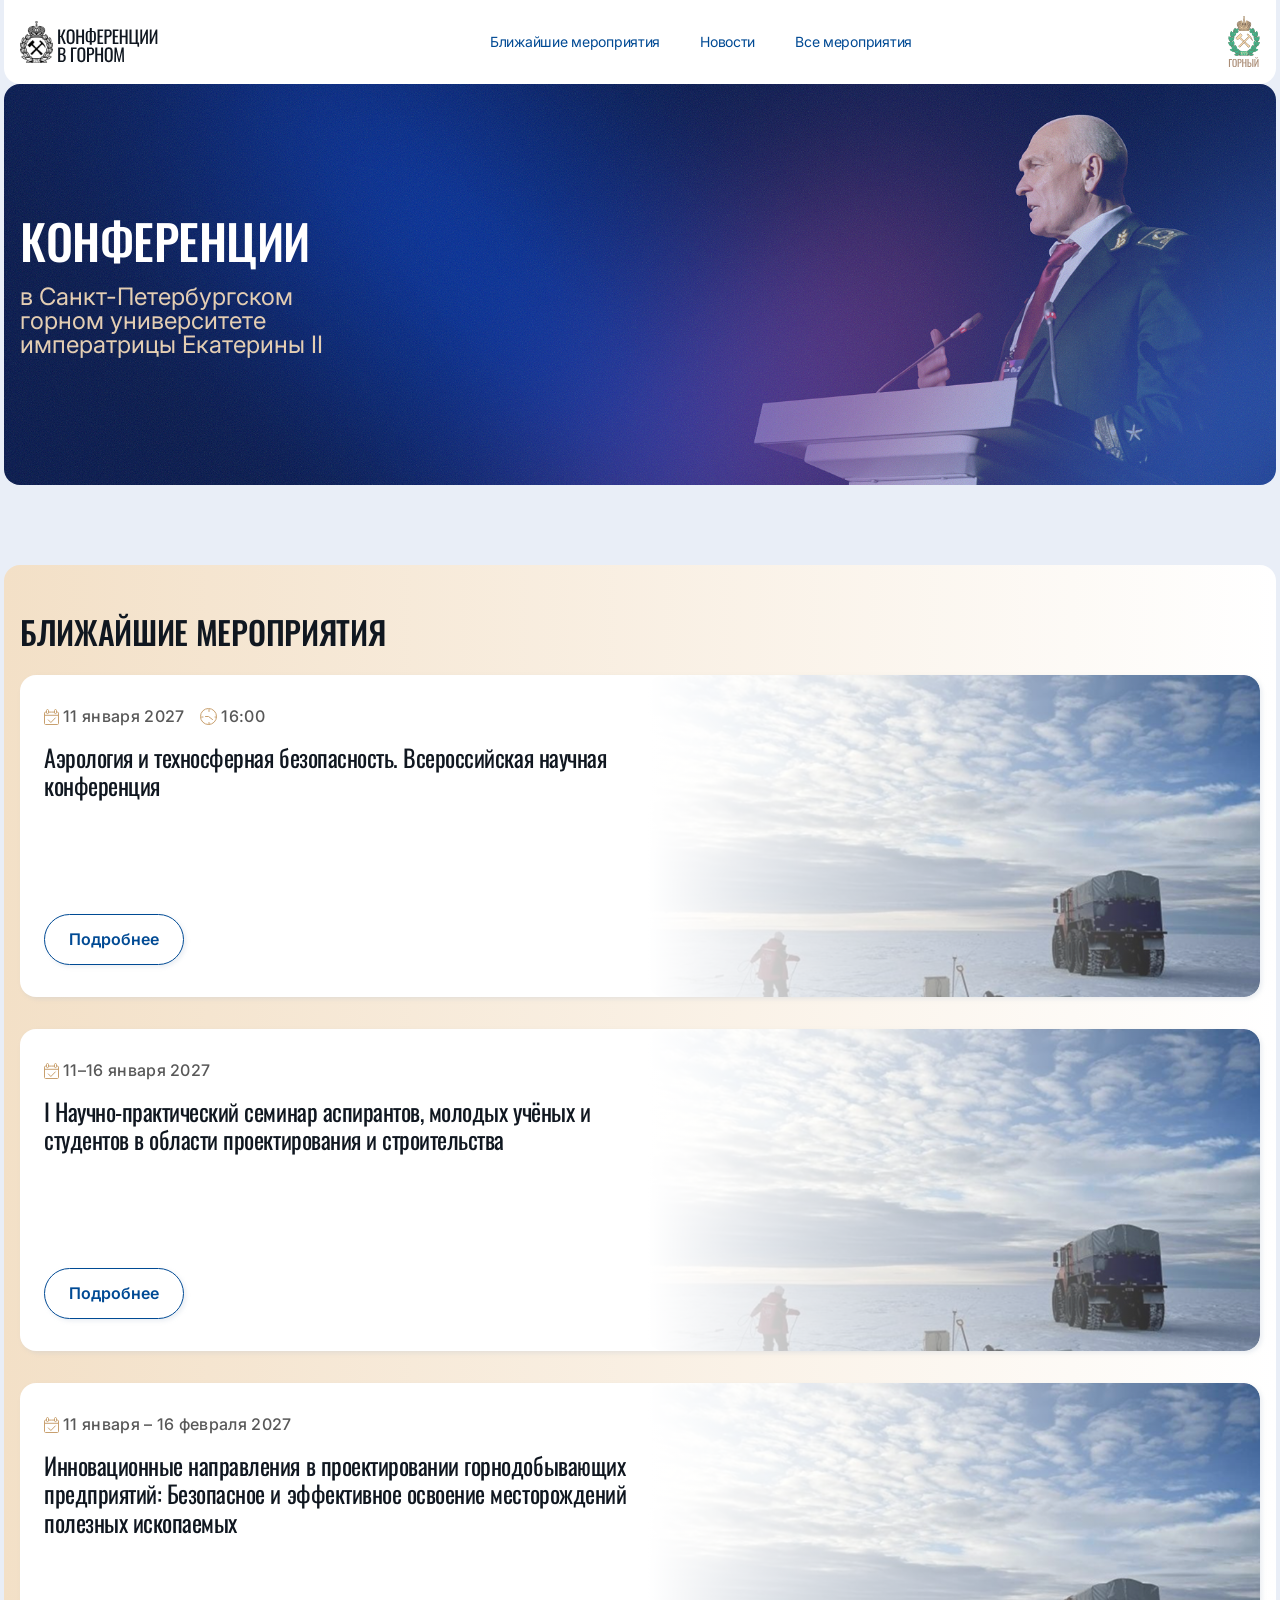
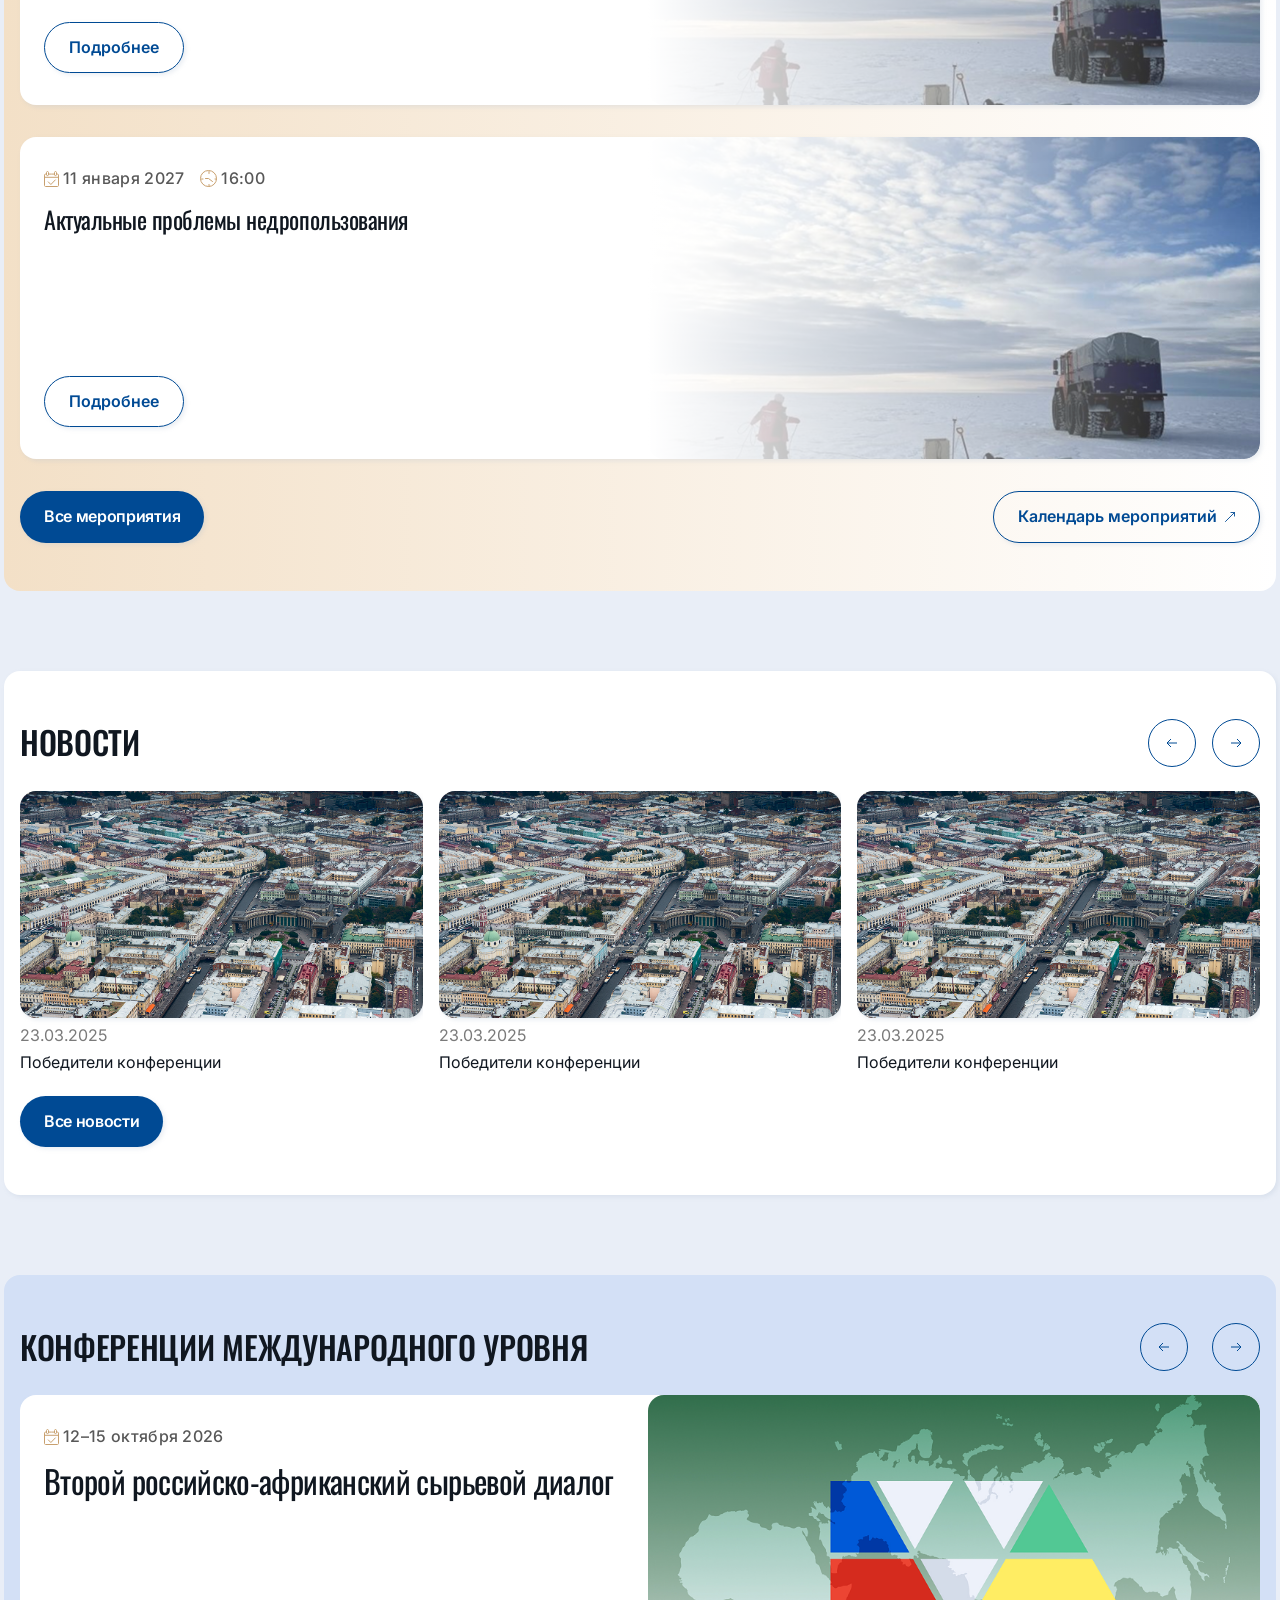
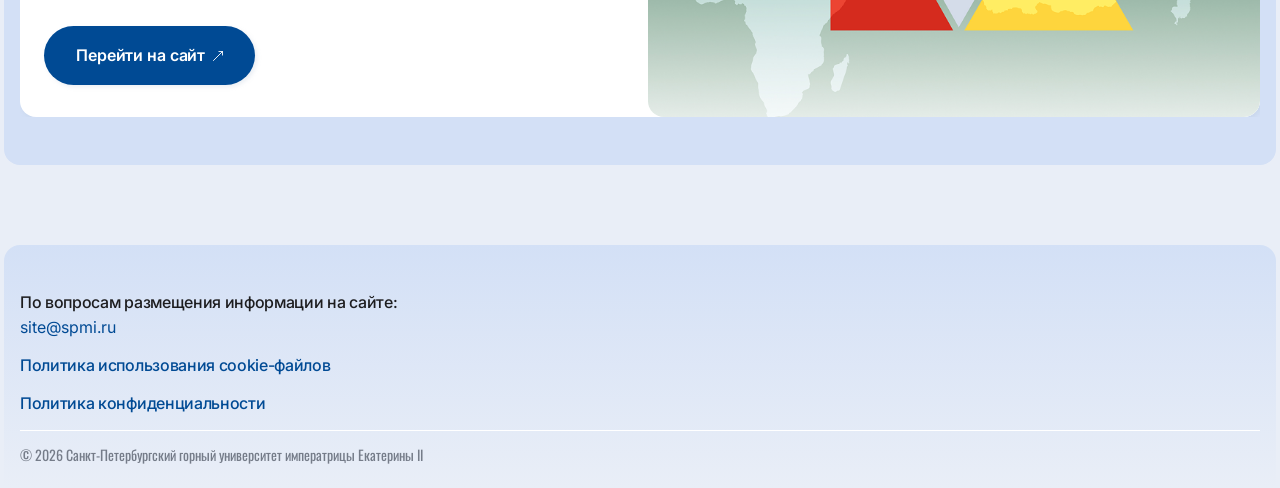
==== commit 03429b4b: "Add main page with front sections, move shared assets to root" ====
--- a/index.html
+++ b/index.html
@@ -1,3 +1,4 @@
+<!DOCTYPE html>
 <html lang="ru">
   <head>
     <meta charset="UTF-8" />
@@ -5,13 +6,10 @@
     <title>Конференции в Горном</title>
     <link rel="stylesheet" href="styles/keen-slider.min.css" />
     <link rel="stylesheet" href="styles/app.css" />
-    <script
-      src="https://api-maps.yandex.ru/2.1/?apikey=18e30ac7-d77d-4c00-93e0-b471a3cb83dc&amp;lang=ru_RU"
-      type="text/javascript"
-    ></script>
+    <link rel="stylesheet" href="styles/front.css" />
     <script src="js/keen-slider.min.js" defer></script>
     <script src="js/main.js" defer></script>
-    <script src="js/contacts.js" defer></script>
+    <script src="js/front.js" defer></script>
   </head>
   <body>
     <header class="site-header">
@@ -21,7 +19,7 @@
           href="/"
           aria-label="Конференции в Горном — на главную"
         >
-          <img class="site-header__brand-logo" src="images/logo.svg" />
+          <img class="site-header__brand-logo" src="1/images/logo.svg" />
         </a>
         <nav class="main-menu" aria-label="Главное меню">
           <a class="main-menu__link link" href="#"> Ближайшие мероприятия </a>
@@ -44,7 +42,7 @@
           href="/"
           aria-label="Горный университет"
         >
-          <img class="site-header__mining-emblem" src="images/gorny.svg" />
+          <img class="site-header__mining-emblem" src="1/images/gorny.svg" />
         </a>
       </div>
       <nav class="nav" aria-label="Мобильная навигация">
@@ -53,1304 +51,247 @@
         <a class="nav__link link" href="#"> Все мероприятия </a>
       </nav>
     </header>
-    <main class="conf-page" id="full-map">
-      <section class="container breadcrumb">
-        <div class="breadcrumbs-line">
-          <nav role="navigation" aria-labelledby="system-breadcrumb">
-            <ul>
-              <li>
-                <a class="breadcrumb__link" href="/">Главная</a>
-              </li>
-              <li class="is-active">
-                <a href="#" aria-current="page"
-                  >Инновационные направления в&nbsp;проектировании
-                  горнодобывающих предприятий: Безопасное и&nbsp;эффективное
-                  освоение месторождений полезных ископаемых</a
-                >
-              </li>
-            </ul>
-          </nav>
+    <main class="front">
+      <section class="front__banner">
+        <img class="front__banner-image" src="images/front/banner.png" alt="" />
+        <div class="front__banner-content">
+          <h1 class="front__banner-title">Конференции</h1>
+          <p class="front__banner-subtitle">
+            в Санкт-Петербургском горном университете императрицы Екатерины II
+          </p>
         </div>
       </section>
-      <section class="hero">
-        <div class="container hero__inner">
-          <div class="hero__content">
-            <nav class="hero__lang" aria-label="Язык сайта">
-              <a class="hero__lang-link is-active" href="#" lang="ru">
-                <div class="hero__lang-wrapper">
-                  <img src="images/ru-icon.svg" alt="" />
-                  <span> Ru </span>
-                </div>
-              </a>
-              <a class="hero__lang-link" href="#" lang="en">
-                <div class="hero__lang-wrapper">
-                  <img src="images/en-icon.svg" alt="" />
-                  <span> En </span>
-                </div>
-              </a>
-            </nav>
-            <div class="hero__text">
-              <h1 class="hero__title">
-                Инновационные направления в проектировании горнодобывающих
-                предприятий: Безопасное и эффективное освоение месторождений
-                полезных ископаемых
-              </h1>
-              <p class="hero__subtitle">
-                XIII Международный научно-практический форум
-              </p>
-            </div>
-            <div class="hero__divider"></div>
-            <ul class="hero__info">
-              <li class="hero__info-item">
-                <img src="images/calendar.svg" alt="" />
-                <span> 29 марта 2026 </span>
-              </li>
-              <li class="hero__info-item">
-                <img src="images/location.svg" alt="" />
-                <span> Санкт-Петербург </span>
-              </li>
-            </ul>
-            <a class="hero__button btn-primary" href="#"> Регистрация </a>
-          </div>
-          <div class="hero__media">
-            <img class="hero__image" src="images/hero.png" alt="" />
-          </div>
-        </div>
-      </section>
-      <section class="main-info section-margin">
-        <div class="container announcement__inner">
-          <h2 class="block-title announcement__title">Важно!</h2>
-          <div class="announcement__divider"></div>
-          <div class="announcement__content">
-            <h3 class="announcement__subtitle">
-              Уважаемые участники Конференции!
-            </h3>
-            <div class="announcement__body">
-              <p class="announcement__text">
-                Мы благодарим вас за активную работу и сообщаем, что сертификаты
-                и дипломы на 13.02.26 находятся в печати. В течение следующей
-                недели мы вышлем вам на электронные адреса сканы дипломов и
-                сертификатов, а также отправим их по почте.
-              </p>
-              <p class="announcement__text">
-                Также напоминаем, что статьи и материалы для публикации следует
-                прислать до 28.02.2026 на почту land.spmi@yandex.ru.
-              </p>
-              <p class="announcement__text">
-                Желаем вам успехов в научной деятельности!
-              </p>
-            </div>
-          </div>
-        </div>
-      </section>
-      <section class="accordeons section-margin">
-        <div class="accordeons__list">
-          <details class="container accordion">
-            <summary class="accordion__summary">
-              <h2 class="accordion__title">О конференции</h2>
-              <span class="accordion-icon-wrap">
-                <img class="accordion-icon" src="images/plus.svg" />
-              </span>
-            </summary>
-            <div class="accordion__panel">
-              <div class="accordion__block">
-                <h3 class="accordion__heading">О конференции</h3>
-                <div class="accordion__body">
-                  <p>
-                    Конкурс «Моя специальность» направлен на выявление и
-                    поддержку обучающихся Горного университета, способных
-                    самостоятельно решать исследовательские задачи и осмысленно
-                    связывать результаты своей работы с осваиваемой
-                    специальностью и будущей профессиональной деятельностью.
-                  </p>
-                  <p>
-                    Конкурс проводится в два этапа: заочный отборочный и очный
-                    заключительный. Для участия студенты представляют
-                    индивидуальные конкурсные работы, являющиеся результатом
-                    самостоятельной исследовательской и (или) научно-инженерной
-                    деятельности.
-                  </p>
-                  <p>
-                    Победителям и призёрам Конкурса предоставят возможность
-                    опубликовать свои работы в форме сборника научных трудов
-                    Конкурса, который будет размещён в Научной электронной
-                    библиотеке eLIBRARY.RU с индексацией в базе данных научного
-                    цитирования РИНЦ.
-                  </p>
-                </div>
-              </div>
-              <div class="accordion__block">
-                <h3 class="accordion__heading">Задачи</h3>
-                <div class="accordion__body">
-                  <ul>
-                    <li>
-                      Формирование у обучающихся осознанного понимания связи
-                      исследовательской деятельности с осваиваемой
-                      специальностью, её профессиональной значимостью и задачами
-                      соответствующей отрасли;
-                    </li>
-                    <li>
-                      Выявление обучающихся, демонстрирующих способность
-                      самостоятельно формулировать научную проблему, выбирать и
-                      обосновывать методы её решения, интерпретировать
-                      полученные результаты, аргументировать выводы и критически
-                      оценивать собственный вклад;
-                    </li>
-                    <li>
-                      Выявление перспективных исследовательских работ,
-                      обладающих потенциалом дальнейшего развития в
-                      научно-образовательной среде университета;
-                    </li>
-                    <li>
-                      Вовлечение обучающихся в научно-исследовательскую,
-                      инженерную и проектную деятельность университета в рамках
-                      реализации пилотного проекта «совершенствование высшего
-                      инженерного образования»;
-                    </li>
-                    <li>
-                      Создание условий для взаимодействия участников с
-                      кафедрами, научными центрами, лабораториями,
-                      преподавателями, исследователями и
-                      организациями-партнёрами университета;
-                    </li>
-                    <li>
-                      Отбор перспективных обучающихся для участия в
-                      международных научных и образовательных программах и
-                      стажировках, подготовки публикаций и формирования
-                      дальнейшей научной траектории, включая поступление в
-                      аспирантуру.
-                    </li>
-                  </ul>
-                </div>
-              </div>
-            </div>
-          </details>
-          <details class="container accordion">
-            <summary class="accordion__summary">
-              <h2 class="accordion__title">Секционные заседания</h2>
-              <span class="accordion-icon-wrap">
-                <img class="accordion-icon" src="images/plus.svg" />
-              </span>
-            </summary>
-            <div class="accordion__panel--sessions">
-              <details class="accordion-session">
-                <summary class="accordion-session__summary">
-                  <h3 class="session__title">
-                    Пленарное заседание «Перспективы и проблемы развития
-                    минерально-сырьевого комплекса»
-                  </h3>
-                  <span class="session__icon-wrap">
-                    <img class="session__icon" src="images/arrow.svg" />
-                  </span>
-                </summary>
-                <div class="session-text">
-                  <p class="session__date">27 мая (МФК, Конгресс-холл)</p>
-                  <p style="font-weight: bold">Председатели:</p>
-                  <p>
-                    <span style="font-weight: bold">
-                      Шабаров Аркадий Николаевич
-                    </span>
-                    , директор научного центра геомеханики и проблем горного
-                    производства, Санкт- Петербургский горный университет
-                    императрицы Екатерины II
-                  </p>
-                  <p>
-                    <span style="font-weight: bold">
-                      Рассказов Игорь Юрьевич
-                    </span>
-                    , академик РАН, директор Хабаровский Федеральный
-                    исследовательский центр ДВО РАН
-                  </p>
-                </div>
-              </details>
-              <details class="accordion-session">
-                <summary class="accordion-session__summary">
-                  <h3 class="session__title">
-                    1. Геодинамическая безопасность и геомеханические проблемы
-                    освоения месторождений полезных ископаемых
-                  </h3>
-                  <span class="session__icon-wrap">
-                    <img class="session__icon" src="images/arrow.svg" />
-                  </span>
-                </summary>
-                <div class="session-text">
-                  <p class="session__date">27 мая (МФК, Конгресс-холл)</p>
-                  <p style="font-weight: bold">Председатели:</p>
-                  <p>
-                    <span style="font-weight: bold">
-                      Шабаров Аркадий Николаевич
-                    </span>
-                    , директор научного центра геомеханики и проблем горного
-                    производства, Санкт- Петербургский горный университет
-                    императрицы Екатерины II
-                  </p>
-                  <p>
-                    <span style="font-weight: bold">
-                      Рассказов Игорь Юрьевич
-                    </span>
-                    , академик РАН, директор Хабаровский Федеральный
-                    исследовательский центр ДВО РАН
-                  </p>
-                </div>
-              </details>
-              <details class="accordion-session">
-                <summary class="accordion-session__summary">
-                  <h3 class="session__title">
-                    2,3. Разработка месторождений полезных ископаемых.
-                    Современные технологии производства буровзрывных работ
-                  </h3>
-                  <span class="session__icon-wrap">
-                    <img class="session__icon" src="images/arrow.svg" />
-                  </span>
-                </summary>
-                <div class="session-text">
-                  <p class="session__date">27 мая (МФК, Конгресс-холл)</p>
-                  <p style="font-weight: bold">Председатели:</p>
-                  <p>
-                    <span style="font-weight: bold">
-                      Шабаров Аркадий Николаевич
-                    </span>
-                    , директор научного центра геомеханики и проблем горного
-                    производства, Санкт- Петербургский горный университет
-                    императрицы Екатерины II
-                  </p>
-                  <p>
-                    <span style="font-weight: bold">
-                      Рассказов Игорь Юрьевич
-                    </span>
-                    , академик РАН, директор Хабаровский Федеральный
-                    исследовательский центр ДВО РАН
-                  </p>
-                </div>
-              </details>
-              <details class="accordion-session">
-                <summary class="accordion-session__summary">
-                  <h3 class="session__title">
-                    4. Энергообеспечение, электромеханика и энергоэффективность
-                    горного производства
-                  </h3>
-                  <span class="session__icon-wrap">
-                    <img class="session__icon" src="images/arrow.svg" />
-                  </span>
-                </summary>
-                <div class="session-text">
-                  <p class="session__date">27 мая (МФК, Конгресс-холл)</p>
-                  <p style="font-weight: bold">Председатели:</p>
-                  <p>
-                    <span style="font-weight: bold">
-                      Шабаров Аркадий Николаевич
-                    </span>
-                    , директор научного центра геомеханики и проблем горного
-                    производства, Санкт- Петербургский горный университет
-                    императрицы Екатерины II
-                  </p>
-                  <p>
-                    <span style="font-weight: bold">
-                      Рассказов Игорь Юрьевич
-                    </span>
-                    , академик РАН, директор Хабаровский Федеральный
-                    исследовательский центр ДВО РАН
-                  </p>
-                </div>
-              </details>
-              <details class="accordion-session">
-                <summary class="accordion-session__summary">
-                  <h3 class="session__title">
-                    5. Геомеханическое обеспечение и риски при разработке
-                    месторождений полезных ископаемых открытым способом
-                  </h3>
-                  <span class="session__icon-wrap">
-                    <img class="session__icon" src="images/arrow.svg" />
-                  </span>
-                </summary>
-                <div class="session-text">
-                  <p class="session__date">27 мая (МФК, Конгресс-холл)</p>
-                  <p style="font-weight: bold">Председатели:</p>
-                  <p>
-                    <span style="font-weight: bold">
-                      Шабаров Аркадий Николаевич
-                    </span>
-                    , директор научного центра геомеханики и проблем горного
-                    производства, Санкт- Петербургский горный университет
-                    императрицы Екатерины II
-                  </p>
-                  <p>
-                    <span style="font-weight: bold">
-                      Рассказов Игорь Юрьевич
-                    </span>
-                    , академик РАН, директор Хабаровский Федеральный
-                    исследовательский центр ДВО РАН
-                  </p>
-                </div>
-              </details>
-              <details class="accordion-session">
-                <summary class="accordion-session__summary">
-                  <h3 class="session__title">
-                    6. Проблемы размещения горнопромышленных отходов
-                  </h3>
-                  <span class="session__icon-wrap">
-                    <img class="session__icon" src="images/arrow.svg" />
-                  </span>
-                </summary>
-                <div class="session-text">
-                  <p class="session__date">27 мая (МФК, Конгресс-холл)</p>
-                  <p style="font-weight: bold">Председатели:</p>
-                  <p>
-                    <span style="font-weight: bold">
-                      Шабаров Аркадий Николаевич
-                    </span>
-                    , директор научного центра геомеханики и проблем горного
-                    производства, Санкт- Петербургский горный университет
-                    императрицы Екатерины II
-                  </p>
-                  <p>
-                    <span style="font-weight: bold">
-                      Рассказов Игорь Юрьевич
-                    </span>
-                    , академик РАН, директор Хабаровский Федеральный
-                    исследовательский центр ДВО РАН
-                  </p>
-                </div>
-              </details>
-              <details class="accordion-session">
-                <summary class="accordion-session__summary">
-                  <h3 class="session__title">
-                    7. Маркшейдерское обеспечение безопасного освоения
-                    месторождений полезных ископаемых и подземного пространства
-                  </h3>
-                  <span class="session__icon-wrap">
-                    <img class="session__icon" src="images/arrow.svg" />
-                  </span>
-                </summary>
-                <div class="session-text">
-                  <p class="session__date">27 мая (МФК, Конгресс-холл)</p>
-                  <p style="font-weight: bold">Председатели:</p>
-                  <p>
-                    <span style="font-weight: bold">
-                      Шабаров Аркадий Николаевич
-                    </span>
-                    , директор научного центра геомеханики и проблем горного
-                    производства, Санкт- Петербургский горный университет
-                    императрицы Екатерины II
-                  </p>
-                  <p>
-                    <span style="font-weight: bold">
-                      Рассказов Игорь Юрьевич
-                    </span>
-                    , академик РАН, директор Хабаровский Федеральный
-                    исследовательский центр ДВО РАН
-                  </p>
-                </div>
-              </details>
-              <details class="accordion-session">
-                <summary class="accordion-session__summary">
-                  <h3 class="session__title">
-                    8. Комплексная переработка природного и техногенного сырья
-                  </h3>
-                  <span class="session__icon-wrap">
-                    <img class="session__icon" src="images/arrow.svg" />
-                  </span>
-                </summary>
-                <div class="session-text">
-                  <p class="session__date">27 мая (МФК, Конгресс-холл)</p>
-                  <p style="font-weight: bold">Председатели:</p>
-                  <p>
-                    <span style="font-weight: bold">
-                      Шабаров Аркадий Николаевич
-                    </span>
-                    , директор научного центра геомеханики и проблем горного
-                    производства, Санкт- Петербургский горный университет
-                    императрицы Екатерины II
-                  </p>
-                  <p>
-                    <span style="font-weight: bold">
-                      Рассказов Игорь Юрьевич
-                    </span>
-                    , академик РАН, директор Хабаровский Федеральный
-                    исследовательский центр ДВО РАН
-                  </p>
-                </div>
-              </details>
-              <details class="accordion-session">
-                <summary class="accordion-session__summary">
-                  <h3 class="session__title">9. Экономика недропользования</h3>
-                  <span class="session__icon-wrap">
-                    <img class="session__icon" src="images/arrow.svg" />
-                  </span>
-                </summary>
-                <div class="session-text">
-                  <p class="session__date">27 мая (МФК, Конгресс-холл)</p>
-                  <p style="font-weight: bold">Председатели:</p>
-                  <p>
-                    <span style="font-weight: bold">
-                      Шабаров Аркадий Николаевич
-                    </span>
-                    , директор научного центра геомеханики и проблем горного
-                    производства, Санкт- Петербургский горный университет
-                    императрицы Екатерины II
-                  </p>
-                  <p>
-                    <span style="font-weight: bold">
-                      Рассказов Игорь Юрьевич
-                    </span>
-                    , академик РАН, директор Хабаровский Федеральный
-                    исследовательский центр ДВО РАН
-                  </p>
-                </div>
-              </details>
-              <details class="accordion-session">
-                <summary class="accordion-session__summary">
-                  <h3 class="session__title">
-                    10. Гидрогеологическое обеспечение освоения месторождений
+
+      <section class="front__events section-margin">
+        <div class="container front__events-inner">
+          <h2 class="block-title front__events-title">Ближайшие мероприятия</h2>
+          <ul class="front__events-list">
+            <li class="front__card">
+              <div class="front__card-media front__card-media--fade">
+                <img src="images/front/event.png" alt="" />
+              </div>
+              <div class="front__card-body">
+                <div class="front__card-info">
+                  <div class="front__card-meta">
+                    <span class="front__card-meta-item">
+                      <img src="images/front/calendar-gold.svg" alt="" />
+                      11 января 2027
+                    </span>
+                    <span class="front__card-meta-item">
+                      <img src="images/front/clock-gold.svg" alt="" />
+                      16:00
+                    </span>
+                  </div>
+                  <h3 class="front__card-title">
+                    Аэрология и техносферная безопасность. Всероссийская научная
+                    конференция
+                  </h3>
+                </div>
+                <a class="front__btn-outline btn-outline" href="1/index.html">Подробнее</a>
+              </div>
+            </li>
+            <li class="front__card">
+              <div class="front__card-media front__card-media--fade">
+                <img src="images/front/event.png" alt="" />
+              </div>
+              <div class="front__card-body">
+                <div class="front__card-info">
+                  <div class="front__card-meta">
+                    <span class="front__card-meta-item">
+                      <img src="images/front/calendar-gold.svg" alt="" />
+                      11–16 января 2027
+                    </span>
+                  </div>
+                  <h3 class="front__card-title">
+                    I Научно-практический семинар аспирантов, молодых учёных и
+                    студентов в области проектирования и строительства
+                  </h3>
+                </div>
+                <a class="front__btn-outline btn-outline" href="#">Подробнее</a>
+              </div>
+            </li>
+            <li class="front__card">
+              <div class="front__card-media front__card-media--fade">
+                <img src="images/front/event.png" alt="" />
+              </div>
+              <div class="front__card-body">
+                <div class="front__card-info">
+                  <div class="front__card-meta">
+                    <span class="front__card-meta-item">
+                      <img src="images/front/calendar-gold.svg" alt="" />
+                      11 января – 16 февраля 2027
+                    </span>
+                  </div>
+                  <h3 class="front__card-title">
+                    Инновационные направления в проектировании горнодобывающих
+                    предприятий: Безопасное и эффективное освоение месторождений
                     полезных ископаемых
                   </h3>
-                  <span class="session__icon-wrap">
-                    <img class="session__icon" src="images/arrow.svg" />
-                  </span>
-                </summary>
-                <div class="session-text">
-                  <p class="session__date">27 мая (МФК, Конгресс-холл)</p>
-                  <p style="font-weight: bold">Председатели:</p>
-                  <p>
-                    <span style="font-weight: bold">
-                      Шабаров Аркадий Николаевич
-                    </span>
-                    , директор научного центра геомеханики и проблем горного
-                    производства, Санкт- Петербургский горный университет
-                    императрицы Екатерины II
-                  </p>
-                  <p>
-                    <span style="font-weight: bold">
-                      Рассказов Игорь Юрьевич
-                    </span>
-                    , академик РАН, директор Хабаровский Федеральный
-                    исследовательский центр ДВО РАН
-                  </p>
-                </div>
-              </details>
-            </div>
-          </details>
-          <details class="container accordion">
-            <summary class="accordion__summary">
-              <span class="accordion__title"> Важные даты </span>
-              <span class="accordion-icon-wrap">
-                <img class="accordion-icon" src="images/plus.svg" />
-              </span>
-            </summary>
-            <div class="accordion__panel--dates">
-              <div class="date-card">
-                <p class="date-card__date">до 5 октября 2025 года</p>
-                <p class="date-card__text">Регистрация участников</p>
-              </div>
-              <div class="date-card">
-                <p class="date-card__date">до 10 октября 2025 года</p>
-                <p class="date-card__text">
-                  Подтверждение очного участия Оргкомитетом
-                </p>
-              </div>
-              <div class="date-card">
-                <p class="date-card__date">10 октября 2025 года</p>
-                <p class="date-card__text">Оформление приглашений и виз</p>
-              </div>
-              <div class="date-card">
-                <p class="date-card__date">28 октября 2025 года</p>
-                <p class="date-card__text">Заезд и регистрация участников</p>
-              </div>
-              <div class="date-card">
-                <p class="date-card__date">29-31 октября 2025 года</p>
-                <p class="date-card__text">Рабочие дни</p>
-              </div>
-              <div class="date-card">
-                <p class="date-card__date">01 ноября 2025 года</p>
-                <p class="date-card__text">Отъезд участников</p>
-              </div>
-            </div>
-          </details>
-          <details class="container accordion">
-            <summary class="accordion__summary">
-              <span class="accordion__title"> Условия и форма участия </span>
-              <span class="accordion-icon-wrap">
-                <img class="accordion-icon" src="images/plus.svg" />
-              </span>
-            </summary>
-          </details>
-        </div>
-      </section>
-      <section class="documents section-margin">
-        <div class="container documents__inner">
-          <h2 class="block-title documents__title">Документы</h2>
-          <ul class="documents__list">
-            <li class="documents__item">
-              <a class="documents__link" href="#">
-                <svg
-                  width="15"
-                  height="15"
-                  viewbox="0 0 15 15"
-                  fill="none"
-                  xmlns="http://www.w3.org/2000/svg"
-                >
-                  <path
-                    d="M7.5 11.5V0.5M12.5 6.36381L7.5 11.5L2.5 6.36381"
-                    stroke-linecap="round"
-                    stroke-linejoin="round"
-                    stroke="#004A94"
-                  ></path>
-                  <path
-                    d="M0.5 11.5V14.5H14.5V11.5"
-                    stroke-linecap="round"
-                    stroke-linejoin="round"
-                    stroke="#004A94"
-                  ></path>
-                </svg>
-                <span class="documents__link-text"> Положение о конкурсе </span>
-              </a>
+                </div>
+                <a class="front__btn-outline btn-outline" href="#">Подробнее</a>
+              </div>
             </li>
-            <li class="documents__item">
-              <a class="documents__link" href="#">
-                <svg
-                  width="15"
-                  height="15"
-                  viewbox="0 0 15 15"
-                  fill="none"
-                  xmlns="http://www.w3.org/2000/svg"
-                >
-                  <path
-                    d="M7.5 11.5V0.5M12.5 6.36381L7.5 11.5L2.5 6.36381"
-                    stroke-linecap="round"
-                    stroke-linejoin="round"
-                    stroke="#004A94"
-                  ></path>
-                  <path
-                    d="M0.5 11.5V14.5H14.5V11.5"
-                    stroke-linecap="round"
-                    stroke-linejoin="round"
-                    stroke="#004A94"
-                  ></path>
-                </svg>
-                <span class="documents__link-text">
-                  Информационное письмо
-                </span>
-              </a>
-            </li>
-            <li class="documents__item">
-              <a class="documents__link" href="#">
-                <svg
-                  width="15"
-                  height="15"
-                  viewbox="0 0 15 15"
-                  fill="none"
-                  xmlns="http://www.w3.org/2000/svg"
-                >
-                  <path
-                    d="M7.5 11.5V0.5M12.5 6.36381L7.5 11.5L2.5 6.36381"
-                    stroke-linecap="round"
-                    stroke-linejoin="round"
-                    stroke="#004A94"
-                  ></path>
-                  <path
-                    d="M0.5 11.5V14.5H14.5V11.5"
-                    stroke-linecap="round"
-                    stroke-linejoin="round"
-                    stroke="#004A94"
-                  ></path>
-                </svg>
-                <span class="documents__link-text"> Требования к НИР </span>
-              </a>
-            </li>
-            <li class="documents__item">
-              <a class="documents__link" href="#">
-                <svg
-                  width="15"
-                  height="15"
-                  viewbox="0 0 15 15"
-                  fill="none"
-                  xmlns="http://www.w3.org/2000/svg"
-                >
-                  <path
-                    d="M7.5 11.5V0.5M12.5 6.36381L7.5 11.5L2.5 6.36381"
-                    stroke-linecap="round"
-                    stroke-linejoin="round"
-                    stroke="#004A94"
-                  ></path>
-                  <path
-                    d="M0.5 11.5V14.5H14.5V11.5"
-                    stroke-linecap="round"
-                    stroke-linejoin="round"
-                    stroke="#004A94"
-                  ></path>
-                </svg>
-                <span class="documents__link-text">
-                  Образец титульного листа НИР (.docx)
-                </span>
-              </a>
+            <li class="front__card">
+              <div class="front__card-media front__card-media--fade">
+                <img src="images/front/event.png" alt="" />
+              </div>
+              <div class="front__card-body">
+                <div class="front__card-info">
+                  <div class="front__card-meta">
+                    <span class="front__card-meta-item">
+                      <img src="images/front/calendar-gold.svg" alt="" />
+                      11 января 2027
+                    </span>
+                    <span class="front__card-meta-item">
+                      <img src="images/front/clock-gold.svg" alt="" />
+                      16:00
+                    </span>
+                  </div>
+                  <h3 class="front__card-title">
+                    Актуальные проблемы недропользования
+                  </h3>
+                </div>
+                <a class="front__btn-outline btn-outline" href="#">Подробнее</a>
+              </div>
             </li>
           </ul>
+          <div class="front__events-actions">
+            <a class="btn-primary" href="#">Все мероприятия</a>
+            <a class="front__btn-outline btn-outline btn-arrow" href="#">
+              Календарь мероприятий
+            </a>
+          </div>
         </div>
       </section>
-      <section class="partners section-margin">
-        <div class="container partners__inner">
-          <h2 class="block-title partners__title">Информационные партнёры</h2>
-          <div class="partners__slider keen-slider">
-            <div class="keen-slider__slide partners__slide">
-              <div class="partners__card">
-                <a href="#" class="partners__link"
-                  ><img
-                    class="partners__logo partners__logo--1"
-                    src="images/partner-1.png"
-                    alt="Информационный партнёр"
-                /></a>
-              </div>
+
+      <section class="front__articles section-margin">
+        <div class="container front__articles-inner">
+          <div class="front__head">
+            <h2 class="block-title">Новости</h2>
+            <div class="front__nav">
+              <button
+                class="nav-button nav-button--prev"
+                type="button"
+                aria-label="Предыдущая статья"
+                data-articles-prev
+              >
+                <svg width="10" height="8" viewBox="0 0 10 8" fill="none" aria-hidden="true">
+                <path d="M0 4h10M10 4 6 8M10 4 6 0" stroke="currentColor"></path>
+              </svg>
+              </button>
+              <button
+                class="nav-button nav-button--next"
+                type="button"
+                aria-label="Следующая статья"
+                data-articles-next
+              >
+                <svg width="10" height="8" viewBox="0 0 10 8" fill="none" aria-hidden="true">
+                <path d="M0 4h10M10 4 6 8M10 4 6 0" stroke="currentColor"></path>
+              </svg>
+              </button>
             </div>
-            <div class="keen-slider__slide partners__slide">
-              <div class="partners__card">
-                <a href="#" class="partners__link"
-                  ><img
-                    class="partners__logo partners__logo--2"
-                    src="images/partner-2.png"
-                    alt="Информационный партнёр"
-                /></a>
-              </div>
+          </div>
+          <div class="front__articles-slider keen-slider">
+            <article class="keen-slider__slide front__article">
+              <img
+                class="front__article-image"
+                src="images/front/article.png"
+                alt=""
+              />
+              <p class="front__article-date">23.03.2025</p>
+              <h3 class="front__article-title">Победители конференции</h3>
+              
+            </article>
+            <article class="keen-slider__slide front__article">
+              <img
+                class="front__article-image"
+                src="images/front/article.png"
+                alt=""
+              />
+              <p class="front__article-date">23.03.2025</p>
+              <h3 class="front__article-title">Победители конференции</h3>
+              
+            </article>
+            <article class="keen-slider__slide front__article">
+              <img
+                class="front__article-image"
+                src="images/front/article.png"
+                alt=""
+              />
+              <p class="front__article-date">23.03.2025</p>
+              <h3 class="front__article-title">Победители конференции</h3>
+              
+            </article>
+            <article class="keen-slider__slide front__article">
+              <img
+                class="front__article-image"
+                src="images/front/article.png"
+                alt=""
+              />
+              <p class="front__article-date">23.03.2025</p>
+              <h3 class="front__article-title">Победители конференции</h3>
+              
+            </article>
+            
+          </div>
+          <a class="btn-primary" href="#">Все новости</a>
+        </div>
+      </section>
+
+      <section class="front__conferences section-margin">
+        <div class="container front__conferences-inner">
+          <div class="front__conf-head">
+            <h2 class="block-title">Конференции международного уровня</h2>
+            <div class="front__nav">
+              <button
+                class="nav-button nav-button--prev"
+                type="button"
+                aria-label="Предыдущая конференция"
+                data-conferences-prev
+              >
+                <svg width="10" height="8" viewBox="0 0 10 8" fill="none" aria-hidden="true">
+                <path d="M0 4h10M10 4 6 8M10 4 6 0" stroke="currentColor"></path>
+              </svg>
+              </button>
+              <button
+                class="nav-button nav-button--next"
+                type="button"
+                aria-label="Следующая конференция"
+                data-conferences-next
+              >
+                <svg width="10" height="8" viewBox="0 0 10 8" fill="none" aria-hidden="true">
+                <path d="M0 4h10M10 4 6 8M10 4 6 0" stroke="currentColor"></path>
+              </svg>
+              </button>
             </div>
-            <div class="keen-slider__slide partners__slide">
-              <div class="partners__card">
-                <a href="#" class="partners__link"
-                  ><img
-                    class="partners__logo partners__logo--3"
-                    src="images/partner-3.png"
-                    alt="Информационный партнёр"
-                /></a>
-              </div>
-            </div>
-            <div class="keen-slider__slide partners__slide">
-              <div class="partners__card">
-                <a href="#" class="partners__link"
-                  ><img
-                    class="partners__logo partners__logo--4"
-                    src="images/partner-4.png"
-                    alt="Информационный партнёр"
-                /></a>
-              </div>
-            </div>
-          </div>
-          <div class="partners__nav">
-            <button
-              class="partners__nav-button partners__nav-button--prev"
-              type="button"
-              aria-label="Предыдущий партнёр"
-              data-partners-prev
-            >
-              <svg
-                width="10"
-                height="8"
-                viewbox="0 0 10 8"
-                fill="none"
-                aria-hidden="true"
-              >
-                <path
-                  d="M0 4h10M10 4 6 8M10 4 6 0"
-                  stroke="currentColor"
-                ></path>
-              </svg>
-            </button>
-            <button
-              class="partners__nav-button partners__nav-button--next"
-              type="button"
-              aria-label="Следующий партнёр"
-              data-partners-next
-            >
-              <svg
-                width="10"
-                height="8"
-                viewbox="0 0 10 8"
-                fill="none"
-                aria-hidden="true"
-              >
-                <path
-                  d="M0 4h10M10 4 6 8M10 4 6 0"
-                  stroke="currentColor"
-                ></path>
-              </svg>
-            </button>
-          </div>
-        </div>
-      </section>
-      <section class="archive section-margin">
-        <div class="container archive__inner">
-          <h2 class="block-title archive__title">Архив прошлых лет</h2>
-          <div class="archive__list">
-            <article class="archive__card">
-              <div class="archive__card-inner">
-                <h3 class="archive__year">2024</h3>
-                <ul class="archive__files">
-                  <li class="archive__file">
-                    <a class="archive__file-link" href="#">
-                      <svg
-                        width="15"
-                        height="15"
-                        viewbox="0 0 15 15"
-                        fill="none"
-                        xmlns="http://www.w3.org/2000/svg"
-                      >
-                        <path
-                          d="M7.5 11.5V0.5M12.5 6.36381L7.5 11.5L2.5 6.36381"
-                          stroke-linecap="round"
-                          stroke-linejoin="round"
-                          stroke="#004A94"
-                        ></path>
-                        <path
-                          d="M0.5 11.5V14.5H14.5V11.5"
-                          stroke-linecap="round"
-                          stroke-linejoin="round"
-                          stroke="#004A94"
-                        ></path>
-                      </svg>
-                      <span class="archive__file-text">
-                        Сборник тезисов. Том 1
-                      </span>
-                    </a>
-                  </li>
-                  <li class="archive__file">
-                    <a class="archive__file-link" href="#">
-                      <svg
-                        width="15"
-                        height="15"
-                        viewbox="0 0 15 15"
-                        fill="none"
-                        xmlns="http://www.w3.org/2000/svg"
-                      >
-                        <path
-                          d="M7.5 11.5V0.5M12.5 6.36381L7.5 11.5L2.5 6.36381"
-                          stroke-linecap="round"
-                          stroke-linejoin="round"
-                          stroke="#004A94"
-                        ></path>
-                        <path
-                          d="M0.5 11.5V14.5H14.5V11.5"
-                          stroke-linecap="round"
-                          stroke-linejoin="round"
-                          stroke="#004A94"
-                        ></path>
-                      </svg>
-                      <span class="archive__file-text">
-                        Сборник тезисов. Том 2
-                      </span>
-                    </a>
-                  </li>
-                  <li class="archive__file">
-                    <a class="archive__file-link" href="#">
-                      <svg
-                        width="15"
-                        height="15"
-                        viewbox="0 0 15 15"
-                        fill="none"
-                        xmlns="http://www.w3.org/2000/svg"
-                      >
-                        <path
-                          d="M7.5 11.5V0.5M12.5 6.36381L7.5 11.5L2.5 6.36381"
-                          stroke-linecap="round"
-                          stroke-linejoin="round"
-                          stroke="#004A94"
-                        ></path>
-                        <path
-                          d="M0.5 11.5V14.5H14.5V11.5"
-                          stroke-linecap="round"
-                          stroke-linejoin="round"
-                          stroke="#004A94"
-                        ></path>
-                      </svg>
-                      <span class="archive__file-text"> Победители </span>
-                    </a>
-                  </li>
-                  <li class="archive__file">
-                    <a class="archive__file-link" href="#">
-                      <svg
-                        width="15"
-                        height="15"
-                        viewbox="0 0 15 15"
-                        fill="none"
-                        xmlns="http://www.w3.org/2000/svg"
-                      >
-                        <path
-                          d="M7.5 11.5V0.5M12.5 6.36381L7.5 11.5L2.5 6.36381"
-                          stroke-linecap="round"
-                          stroke-linejoin="round"
-                          stroke="#004A94"
-                        ></path>
-                        <path
-                          d="M0.5 11.5V14.5H14.5V11.5"
-                          stroke-linecap="round"
-                          stroke-linejoin="round"
-                          stroke="#004A94"
-                        ></path>
-                      </svg>
-                      <span class="archive__file-text"> Победители </span>
-                    </a>
-                  </li>
-                </ul>
-              </div>
-            </article>
-            <article class="archive__card">
-              <div class="archive__card-inner">
-                <h3 class="archive__year">2022</h3>
-                <ul class="archive__files">
-                  <li class="archive__file">
-                    <a class="archive__file-link" href="#">
-                      <svg
-                        width="15"
-                        height="15"
-                        viewbox="0 0 15 15"
-                        fill="none"
-                        xmlns="http://www.w3.org/2000/svg"
-                      >
-                        <path
-                          d="M7.5 11.5V0.5M12.5 6.36381L7.5 11.5L2.5 6.36381"
-                          stroke-linecap="round"
-                          stroke-linejoin="round"
-                          stroke="#004A94"
-                        ></path>
-                        <path
-                          d="M0.5 11.5V14.5H14.5V11.5"
-                          stroke-linecap="round"
-                          stroke-linejoin="round"
-                          stroke="#004A94"
-                        ></path>
-                      </svg>
-                      <span class="archive__file-text">
-                        Сборник тезисов. Том 1
-                      </span>
-                    </a>
-                  </li>
-                  <li class="archive__file">
-                    <a class="archive__file-link" href="#">
-                      <svg
-                        width="15"
-                        height="15"
-                        viewbox="0 0 15 15"
-                        fill="none"
-                        xmlns="http://www.w3.org/2000/svg"
-                      >
-                        <path
-                          d="M7.5 11.5V0.5M12.5 6.36381L7.5 11.5L2.5 6.36381"
-                          stroke-linecap="round"
-                          stroke-linejoin="round"
-                          stroke="#004A94"
-                        ></path>
-                        <path
-                          d="M0.5 11.5V14.5H14.5V11.5"
-                          stroke-linecap="round"
-                          stroke-linejoin="round"
-                          stroke="#004A94"
-                        ></path>
-                      </svg>
-                      <span class="archive__file-text">
-                        Сборник тезисов. Том 2
-                      </span>
-                    </a>
-                  </li>
-                  <li class="archive__file">
-                    <a class="archive__file-link" href="#">
-                      <svg
-                        width="15"
-                        height="15"
-                        viewbox="0 0 15 15"
-                        fill="none"
-                        xmlns="http://www.w3.org/2000/svg"
-                      >
-                        <path
-                          d="M7.5 11.5V0.5M12.5 6.36381L7.5 11.5L2.5 6.36381"
-                          stroke-linecap="round"
-                          stroke-linejoin="round"
-                          stroke="#004A94"
-                        ></path>
-                        <path
-                          d="M0.5 11.5V14.5H14.5V11.5"
-                          stroke-linecap="round"
-                          stroke-linejoin="round"
-                          stroke="#004A94"
-                        ></path>
-                      </svg>
-                      <span class="archive__file-text"> Победители </span>
-                    </a>
-                  </li>
-                  <li class="archive__file">
-                    <a class="archive__file-link" href="#">
-                      <svg
-                        width="15"
-                        height="15"
-                        viewbox="0 0 15 15"
-                        fill="none"
-                        xmlns="http://www.w3.org/2000/svg"
-                      >
-                        <path
-                          d="M7.5 11.5V0.5M12.5 6.36381L7.5 11.5L2.5 6.36381"
-                          stroke-linecap="round"
-                          stroke-linejoin="round"
-                          stroke="#004A94"
-                        ></path>
-                        <path
-                          d="M0.5 11.5V14.5H14.5V11.5"
-                          stroke-linecap="round"
-                          stroke-linejoin="round"
-                          stroke="#004A94"
-                        ></path>
-                      </svg>
-                      <span class="archive__file-text"> Победители </span>
-                    </a>
-                  </li>
-                  <li class="archive__file">
-                    <a class="archive__file-link" href="#">
-                      <svg
-                        width="15"
-                        height="15"
-                        viewbox="0 0 15 15"
-                        fill="none"
-                        xmlns="http://www.w3.org/2000/svg"
-                      >
-                        <path
-                          d="M7.5 11.5V0.5M12.5 6.36381L7.5 11.5L2.5 6.36381"
-                          stroke-linecap="round"
-                          stroke-linejoin="round"
-                          stroke="#004A94"
-                        ></path>
-                        <path
-                          d="M0.5 11.5V14.5H14.5V11.5"
-                          stroke-linecap="round"
-                          stroke-linejoin="round"
-                          stroke="#004A94"
-                        ></path>
-                      </svg>
-                      <span class="archive__file-text"> Победители </span>
-                    </a>
-                  </li>
-                </ul>
-              </div>
-            </article>
-            <article class="archive__card">
-              <div class="archive__card-inner">
-                <h3 class="archive__year">2021</h3>
-                <ul class="archive__files">
-                  <li class="archive__file">
-                    <a class="archive__file-link" href="#">
-                      <svg
-                        width="15"
-                        height="15"
-                        viewbox="0 0 15 15"
-                        fill="none"
-                        xmlns="http://www.w3.org/2000/svg"
-                      >
-                        <path
-                          d="M7.5 11.5V0.5M12.5 6.36381L7.5 11.5L2.5 6.36381"
-                          stroke-linecap="round"
-                          stroke-linejoin="round"
-                          stroke="#004A94"
-                        ></path>
-                        <path
-                          d="M0.5 11.5V14.5H14.5V11.5"
-                          stroke-linecap="round"
-                          stroke-linejoin="round"
-                          stroke="#004A94"
-                        ></path>
-                      </svg>
-                      <span class="archive__file-text">
-                        Сборник тезисов. Том 1
-                      </span>
-                    </a>
-                  </li>
-                  <li class="archive__file">
-                    <a class="archive__file-link" href="#">
-                      <svg
-                        width="15"
-                        height="15"
-                        viewbox="0 0 15 15"
-                        fill="none"
-                        xmlns="http://www.w3.org/2000/svg"
-                      >
-                        <path
-                          d="M7.5 11.5V0.5M12.5 6.36381L7.5 11.5L2.5 6.36381"
-                          stroke-linecap="round"
-                          stroke-linejoin="round"
-                          stroke="#004A94"
-                        ></path>
-                        <path
-                          d="M0.5 11.5V14.5H14.5V11.5"
-                          stroke-linecap="round"
-                          stroke-linejoin="round"
-                          stroke="#004A94"
-                        ></path>
-                      </svg>
-                      <span class="archive__file-text">
-                        Сборник тезисов. Том 2
-                      </span>
-                    </a>
-                  </li>
-                  <li class="archive__file">
-                    <a class="archive__file-link" href="#">
-                      <svg
-                        width="15"
-                        height="15"
-                        viewbox="0 0 15 15"
-                        fill="none"
-                        xmlns="http://www.w3.org/2000/svg"
-                      >
-                        <path
-                          d="M7.5 11.5V0.5M12.5 6.36381L7.5 11.5L2.5 6.36381"
-                          stroke-linecap="round"
-                          stroke-linejoin="round"
-                          stroke="#004A94"
-                        ></path>
-                        <path
-                          d="M0.5 11.5V14.5H14.5V11.5"
-                          stroke-linecap="round"
-                          stroke-linejoin="round"
-                          stroke="#004A94"
-                        ></path>
-                      </svg>
-                      <span class="archive__file-text"> Победители </span>
-                    </a>
-                  </li>
-                </ul>
-              </div>
-            </article>
-            <article class="archive__card">
-              <div class="archive__card-inner">
-                <h3 class="archive__year">2019</h3>
-                <ul class="archive__files">
-                  <li class="archive__file">
-                    <a class="archive__file-link" href="#">
-                      <svg
-                        width="15"
-                        height="15"
-                        viewbox="0 0 15 15"
-                        fill="none"
-                        xmlns="http://www.w3.org/2000/svg"
-                      >
-                        <path
-                          d="M7.5 11.5V0.5M12.5 6.36381L7.5 11.5L2.5 6.36381"
-                          stroke-linecap="round"
-                          stroke-linejoin="round"
-                          stroke="#004A94"
-                        ></path>
-                        <path
-                          d="M0.5 11.5V14.5H14.5V11.5"
-                          stroke-linecap="round"
-                          stroke-linejoin="round"
-                          stroke="#004A94"
-                        ></path>
-                      </svg>
-                      <span class="archive__file-text">
-                        Сборник тезисов. Том 1
-                      </span>
-                    </a>
-                  </li>
-                  <li class="archive__file">
-                    <a class="archive__file-link" href="#">
-                      <svg
-                        width="15"
-                        height="15"
-                        viewbox="0 0 15 15"
-                        fill="none"
-                        xmlns="http://www.w3.org/2000/svg"
-                      >
-                        <path
-                          d="M7.5 11.5V0.5M12.5 6.36381L7.5 11.5L2.5 6.36381"
-                          stroke-linecap="round"
-                          stroke-linejoin="round"
-                          stroke="#004A94"
-                        ></path>
-                        <path
-                          d="M0.5 11.5V14.5H14.5V11.5"
-                          stroke-linecap="round"
-                          stroke-linejoin="round"
-                          stroke="#004A94"
-                        ></path>
-                      </svg>
-                      <span class="archive__file-text">
-                        Сборник тезисов. Том 2
-                      </span>
-                    </a>
-                  </li>
-                </ul>
-              </div>
-            </article>
-          </div>
-        </div>
-      </section>
-      <section class="organisers section-margin">
-        <div class="container organisers__inner">
-          <h2 class="block-title organisers__title">Организаторы</h2>
-          <div class="organisers__slider keen-slider">
-            <div class="keen-slider__slide organisers__slide">
-              <div class="organisers__card">
-                <div class="organisers__image-wrap">
-                  <img
-                    class="organisers__image"
-                    src="images/organiser-1.svg"
-                    alt="Логотип консорциума университетов «Недра»"
-                  />
-                </div>
-                <div class="organisers__content">
-                  <div class="organisers__text">
-                    <h3 class="organisers__name">
-                      <a href="#" class="organisers__name"
-                        >Консорциум университетов «Недра»</a
-                      >
-                    </h3>
-                    <p class="organisers__desc">
-                      Организация объединяет более 100 вузов, чьи направления
-                      обучения связаны с подготовкой специалистов для
-                      минерально-сырьевого комплекса России. Цель консорциума —
-                      рост уровня адаптации высших учебных заведений к запросам
-                      рынка труда и дальнейшая интеграция крупных профильных
-                      компаний, органов государственной власти и университетов.
-                    </p>
-                  </div>
-                </div>
-              </div>
-            </div>
-          </div>
-          <div class="organisers__nav">
-            <button
-              class="organisers__nav-button organisers__nav-button--prev"
-              type="button"
-              aria-label="Предыдущий организатор"
-              data-organisers-prev
-            >
-              <svg
-                width="10"
-                height="8"
-                viewbox="0 0 10 8"
-                fill="none"
-                aria-hidden="true"
-              >
-                <path
-                  d="M0 4h10M10 4 6 8M10 4 6 0"
-                  stroke="currentColor"
-                ></path>
-              </svg>
-            </button>
-            <button
-              class="organisers__nav-button organisers__nav-button--next"
-              type="button"
-              aria-label="Следующий организатор"
-              data-organisers-next
-            >
-              <svg
-                width="10"
-                height="8"
-                viewbox="0 0 10 8"
-                fill="none"
-                aria-hidden="true"
-              >
-                <path
-                  d="M0 4h10M10 4 6 8M10 4 6 0"
-                  stroke="currentColor"
-                ></path>
-              </svg>
-            </button>
-          </div>
-        </div>
-      </section>
-      <section class="contacts section-margin">
-        <div class="container contacts__inner">
-          <h2 class="block-title contacts__title">Контакты</h2>
-          <div class="contacts__content">
-            <div class="contacts__group">
-              <h3 class="contacts__subtitle">Организационный комитет</h3>
-              <div class="contacts__person">
-                <p class="contacts__person-name">Екатерина Вторая</p>
-                <p class="contacts__person-role">
-                  Императрица и Самодержица Всероссийская
-                </p>
-              </div>
-              <a class="contacts__line link" href="tel:+78120000000">
-                <svg
-                  width="16"
-                  height="16"
-                  viewbox="0 0 16 16"
-                  fill="none"
-                  xmlns="http://www.w3.org/2000/svg"
-                >
-                  <path
-                    d="M4.08562 0.742847C3.79728 0.0344121 3.477 0.0171971 3.20463 0.0171971C2.96418 -3.31813e-07 2.70684 0 2.43447 0C2.179 0 1.74602 0.103219 1.37784 0.535364C1.00873 0.966499 0 1.98564 0 4.07451C0 6.16446 1.40978 8.18447 1.60232 8.46076C1.79391 8.73705 4.32605 13.1567 8.33273 14.867C11.6651 16.2829 12.3386 16.0066 13.0598 15.9195C13.7802 15.8336 15.3835 14.9014 15.7197 13.8995C16.0401 12.9158 16.0401 12.0525 15.9442 11.8793C15.8483 11.7074 15.5751 11.6031 15.191 11.3785C14.79 11.1719 12.8673 10.1356 12.4991 9.99705C12.13 9.85934 11.8736 9.79048 11.6172 10.2045C11.3608 10.6366 10.6075 11.5859 10.3681 11.8622C10.1427 12.1385 9.90313 12.1729 9.51812 11.9655C9.11801 11.7589 7.85187 11.3096 6.34537 9.85933C5.17509 8.73602 4.38992 7.3383 4.14947 6.92447C3.92594 6.4923 4.11754 6.26757 4.32605 6.06014C4.50263 5.87087 4.7271 5.56015 4.91963 5.31829C5.11119 5.0754 5.17509 4.88613 5.31975 4.60984C5.44755 4.33358 5.38365 4.07451 5.28779 3.86805C5.19114 3.67778 4.43876 1.58891 4.08562 0.742847Z"
-                    fill-rule="evenodd"
-                    clip-rule="evenodd"
-                    fill="#004A94"
-                  ></path>
-                </svg>
-                <span class="contacts__line-text"> +7 812 ХХХ ХХ ХХ </span>
-              </a>
-              <a
-                class="contacts__line contacts__line--email"
-                href="mailto:youthafrica@spmi.ru"
-              >
-                <svg
-                  width="16"
-                  height="12"
-                  viewbox="0 0 16 12"
-                  fill="none"
-                  xmlns="http://www.w3.org/2000/svg"
-                >
-                  <path
-                    d="M16 1.74542L11.6267 5.89078L10.3467 6.87257C8.96 7.96346 7.04 7.96346 5.65333 6.87257L4.48 5.89078L0 1.74542C0.106667 0.763619 0.96 0 1.92 0H14.08C15.04 0 15.8933 0.763619 16 1.74542Z"
-                    fill="#004A94"
-                  ></path>
-                  <path
-                    d="M3.30667 6.32694L0 9.27233V3.27246L3.30667 6.32694Z"
-                    fill="#004A94"
-                  ></path>
-                  <path
-                    d="M16 10.7998C15.8933 11.5634 15.36 11.9998 14.6133 11.9998H1.38667C0.64 11.9998 0.106667 11.4544 0 10.7998L4.05333 7.09082L4.90667 7.85444C6.72 9.27259 9.17333 9.27259 10.88 7.85444L11.7333 7.09082L16 10.7998Z"
-                    fill="#004A94"
-                  ></path>
-                  <path
-                    d="M16 3.27246V9.27233L12.6934 6.32694L16 3.27246Z"
-                    fill="#004A94"
-                  ></path>
-                </svg>
-                <span class="contacts__line-text"> youthafrica@spmi.ru </span>
-              </a>
-            </div>
-            <div class="contacts__group">
-              <h3 class="contacts__subtitle">Место проведения</h3>
-              <div class="contacts__line">
-                <svg
-                  width="16"
-                  height="16"
-                  viewbox="0 0 16 16"
-                  fill="none"
-                  aria-hidden="true"
-                >
-                  <path
-                    d="M7.99707 0C11.5849 0.000213909 14.5 2.81776 14.5 6.29297C14.4999 7.71564 14.0124 9.02805 13.1904 10.082C12.3683 11.1361 8.00293 16 8.00293 16C7.99683 15.9932 3.63108 11.1354 2.80957 10.082C1.98758 9.02805 1.50007 7.71564 1.5 6.29297C1.5 2.81763 4.40906 0 7.99707 0ZM8 3C6.34315 3 5 4.34315 5 6C5 7.65685 6.34315 9 8 9C9.65685 9 11 7.65685 11 6C11 4.34315 9.65685 3 8 3Z"
-                    fill="#C8A06F"
-                  ></path>
-                </svg>
-                <span>
-                  Россия, 199106, г. Санкт-Петербург, Васильевский остров, 21-я
-                  линия, д. 2, ауд. 1205 УЦ №1
-                </span>
-              </div>
-              <div class="contacts__line">
-                <svg
-                  width="16"
-                  height="12"
-                  viewbox="0 0 16 12"
-                  fill="none"
-                  xmlns="http://www.w3.org/2000/svg"
-                >
-                  <path
-                    d="M5.3014 0C5.3014 0 4.06106 0.398221 3.09714 1.11755C2.6543 1.44802 2.31011 1.73995 1.80162 2.28658C-0.463895 4.86061 -0.628754 8.60754 1.51154 11.3006C1.79285 11.6624 2.12023 12 2.12023 12H5.91938L6.37613 11.4401C6.37613 11.4401 4.98686 11.1868 3.76267 10.0422C1.85662 8.22829 1.89371 6.24635 2.09713 5.16567C2.10965 5.09918 2.23004 4.00103 3.20696 2.80177C3.40435 2.55946 3.75161 2.23754 4.01131 2.14289C4.2599 2.06882 4.54226 2.13106 4.70266 2.49817L7.6798 11.664H8H8.3202L11.2973 2.49817C11.4577 2.13106 11.7401 2.06882 11.9887 2.14289C12.2484 2.23754 12.5956 2.55946 12.793 2.80177C13.77 4.00103 13.8903 5.09918 13.9029 5.16567C14.1063 6.24635 14.1434 8.22829 12.2373 10.0422C11.0131 11.1868 9.62387 11.4401 9.62387 11.4401L10.0806 12H13.8798C13.8798 12 14.2072 11.6624 14.4885 11.3006C16.6288 8.60754 16.4639 4.86061 14.1984 2.28658C13.6899 1.73995 13.3457 1.44802 12.9029 1.11755C11.9389 0.398221 10.6986 0 10.6986 0L8 8.32185L5.3014 0Z"
-                    fill="#204982"
-                  ></path>
-                </svg>
-                <span> «Горный институт», 10 минут пешком </span>
-              </div>
-              <div id="map"></div>
-            </div>
+          </div>
+          <div class="front__conferences-slider keen-slider">
+            <article class="keen-slider__slide front__card front__conf-card">
+              <div class="front__card-media">
+                <img src="images/front/conference.png" alt="" />
+              </div>
+              <div class="front__card-body">
+                <div class="front__card-info">
+                  <div class="front__card-meta">
+                    <span class="front__card-meta-item">
+                      <img src="images/front/calendar-gold.svg" alt="" />
+                      12–15 октября 2026
+                    </span>
+                  </div>
+                  <h3 class="front__conference-title">
+                    Второй российско-африканский сырьевой диалог
+                  </h3>
+                </div>
+                <a class="btn-primary btn-arrow front__conferences--btn" href="#">
+                  Перейти на сайт
+                </a>
+              </div>
+            </article>
           </div>
         </div>
       </section>
     </main>
+
     <footer class="footer section-margin">
       <div class="container footer__inner">
         <div class="footer__content">
@@ -1368,8 +309,7 @@
         <div class="footer__bottom">
           <div class="footer__divider"></div>
           <p class="footer__copyright">
-            © 2026 Санкт-Петербургский горный университет императрицы Екатерины
-            II
+            © 2026 Санкт-Петербургский горный университет императрицы Екатерины II
           </p>
         </div>
       </div>
--- a/styles/app.css
+++ b/styles/app.css
@@ -39,6 +39,42 @@
 .btn-primary:hover{
 background: #036;;
 }
+.btn-outline {
+  display: inline-flex;
+  align-items: center;
+  gap: 8px;
+  width: fit-content;
+  padding: 12px 18px;
+  border: 1px solid #004a94;
+  border-radius: 32px;
+  box-shadow: 2px 2px 4px 0 rgba(172, 186, 209, 0.25);
+  color: #004a94;
+  font-family: var(--font-family), sans-serif;
+  font-weight: 600;
+  font-size: 14px;
+  line-height: 107%;
+  letter-spacing: -2%;
+  text-decoration: none;
+  transition: ease 0.2s;
+}
+
+
+.btn-outline:hover {
+  color: #FFF;
+  background: var(--blue-hover);
+}
+.btn-arrow::after {
+  content: "";
+  display: inline-block;
+  width: 10px;  
+  height: 10px; 
+  flex-shrink: 0;
+  
+  background-color: currentColor; 
+  
+  -webkit-mask: url("../images/front/arrow-external-blue.svg") no-repeat center / contain;
+  mask: url("../images/front/arrow-external-blue.svg") no-repeat center / contain;
+}
 .container {
   --container-gutter: 12px;
   max-width: 1824px;
@@ -47,6 +83,7 @@
   padding-right: var(--container-gutter);
   border-radius: 16px;
 }
+
 .link:hover,
 .footer a:hover,
 .contacts a:hover,
@@ -767,7 +804,7 @@
   gap: 16px;
 }
 
-.partners__nav-button {
+.nav-button {
   display: flex;
   align-items: center;
   justify-content: center;
@@ -781,17 +818,17 @@
   cursor: pointer;
   transition: background 0.2s;
 }
-.partners__nav-button:hover svg {
+.nav-button:hover svg {
   color: #fff;
 }
-.partners__nav-button svg {
+.nav-button svg {
   transition: color 0.2s;
 }
-.partners__nav-button:hover {
+.nav-button:hover {
   background: var(--blue-hover);
 }
 
-.partners__nav-button--prev svg {
+.nav-button--prev svg {
   transform: rotate(180deg);
 }
 
@@ -975,7 +1012,7 @@
   gap: 16px;
 }
 
-.organisers__nav-button {
+.nav-button {
   display: flex;
   align-items: center;
   justify-content: center;
@@ -990,17 +1027,17 @@
   cursor: pointer;
 }
 
-.organisers__nav-button--prev svg {
+.nav-button--prev svg {
   transform: rotate(180deg);
 }
 
-.organisers__nav-button:hover svg {
+.nav-button:hover svg {
   color: #fff;
 }
-.organisers__nav-button svg {
+.nav-button svg {
   transition: color 0.2s;
 }
-.organisers__nav-button:hover {
+.nav-button:hover {
   background: var(--blue-hover);
 }
 
@@ -1306,6 +1343,7 @@
   .organisers__image {
     object-fit: contain;
     width: fit-content;
+    height: 100%;
   }
   .accordion__panel {
     padding: 24px;
@@ -1332,6 +1370,10 @@
 
 /* ≥ 770 — «770 Страница конференции» */
 @media (min-width: 770px) {
+  .organisers__inner{
+    padding-top: 64px;
+    padding-bottom: 64px;
+  }
   .contacts__inner {
     padding-top: 64px;
     padding-bottom: 64px;
@@ -1442,6 +1484,17 @@
 
 /* ≥ 1024 — «1024 Страница конференции» */
 @media (min-width: 1024px) {
+  .date-card{padding: 32px}
+  .accordion-session__summary{
+    padding: 24px 32px;
+  }
+  .session-text{
+    padding-left: 32px;
+    padding-right: 32px;
+  }
+  .accordion__panel{
+    padding: 24px 32px;
+  }
   .contacts__content {
     flex-direction: row;
     gap: 16px;
@@ -1583,6 +1636,9 @@
   .contacts__line {
     line-height: 18px;
   }
+  .date-card{
+    gap: 24px;
+  }
   .contacts__content {
     gap: 24px;
   }
--- a/styles/front.css
+++ b/styles/front.css
@@ -0,0 +1,440 @@
+/* =========================================================
+   Главная страница: баннер, мероприятия, статьи, конференции
+   Базовые классы (container, block-title, btn-primary, section-margin)
+   берутся из app.css
+   ========================================================= */
+
+.front__banner {
+  position: relative;
+  overflow: hidden;
+  border-radius: 16px;
+}
+.front__banner::after {
+  content: "";
+  position: absolute;
+  inset: 0;
+  background: linear-gradient(180deg, rgba(0, 51, 102, 0) 50%, #036 100%);
+  z-index: 1;
+}
+
+.front__banner-image {
+  width: 100%;
+  height: 480px;
+  object-fit: cover;
+  object-position: 100% 50%;
+  position: relative;
+  z-index: 1;
+}
+
+.front__banner-content {
+  position: absolute;
+  top: 286px;
+  left: 12px;
+  right: 12px;
+  display: flex;
+  flex-direction: column;
+  gap: 8px;
+  z-index: 2;
+  max-width: 316px;
+}
+
+.front__banner-title,
+.front__banner-subtitle {
+  margin: 0;
+}
+
+.front__banner-title {
+  font-family: var(--second-family), sans-serif;
+  font-weight: 500;
+  font-size: 48px;
+  line-height: 120%;
+  letter-spacing: -0.01em;
+  text-transform: uppercase;
+  color: #fff;
+}
+
+.front__banner-subtitle {
+  font-family: var(--font-family), sans-serif;
+  font-weight: 400;
+  font-size: 24px;
+  line-height: 100%;
+  color: #e4ceb3;
+  letter-spacing: 2%;
+}
+
+.front__events-inner {
+  display: flex;
+  flex-direction: column;
+  gap: 16px;
+  padding-block: 32px;
+  background: linear-gradient(90deg, #f3e0c7 0%, #fff 100%);
+}
+
+.front__events-list {
+  display: flex;
+  flex-direction: column;
+  gap: 24px;
+  margin: 0;
+  padding: 0;
+  list-style: none;
+}
+
+.front__events-actions {
+  display: flex;
+  flex-wrap: wrap;
+  align-items: center;
+  justify-content: space-between;
+  gap: 16px;
+  margin-top: 8px;
+}
+
+.front__card {
+  overflow: hidden;
+  background: #fff;
+  border-radius: 16px;
+  box-shadow: 2px 2px 4px 0 rgba(172, 186, 209, 0.25);
+}
+
+.front__card-media {
+  position: relative;
+}
+
+.front__card-media img {
+  width: 100%;
+  aspect-ratio: 328 / 219;
+  object-fit: cover;
+  object-position: center right;
+  max-height: 364px;
+  border-radius: 16px;
+}
+
+.front__card-media--fade::after {
+  content: "";
+  position: absolute;
+  inset: 0;
+  background: linear-gradient(270deg, rgba(255, 255, 255, 0) 0%, #fff 100%);
+  pointer-events: none;
+}
+
+.front__card-body {
+  display: flex;
+  flex-direction: column;
+  gap: 24px;
+  padding: 16px 16px 32px;
+}
+
+.front__card-info {
+  display: flex;
+  flex-direction: column;
+  gap: 8px;
+}
+
+.front__card-meta {
+  display: flex;
+  align-items: center;
+  gap: 16px;
+}
+
+.front__card-meta-item {
+  display: flex;
+  align-items: center;
+  gap: 4px;
+  font-family: var(--font-family), sans-serif;
+  font-weight: 500;
+  font-size: 16px;
+  line-height: 120%;
+  letter-spacing: 0.02em;
+  color: #585858;
+}
+
+.front__card-meta-item img {
+  flex-shrink: 0;
+}
+
+.front__conference-title,
+.front__card-title {
+  margin: 0;
+  font-family: var(--second-family), sans-serif;
+  font-weight: 400;
+  font-size: 24px;
+  line-height: 120%;
+  letter-spacing: -0.02em;
+  color: var(--text);
+}
+
+
+
+.front__conferences--btn {
+  display: inline-flex;
+  align-items: center;
+  gap: 16px;
+}
+
+.front__articles-inner,
+.front__conferences-inner {
+  display: flex;
+  flex-direction: column;
+  gap: 16px;
+  padding-block: 32px;
+  border-radius: 16px;
+}
+
+.front__articles-inner {
+  background: #fff;
+  box-shadow: 2px 2px 4px 0 rgba(172, 186, 209, 0.25);
+}
+
+.front__conferences-inner {
+  background: #d3e0f6;
+}
+
+.front__head {
+  display: flex;
+  align-items: center;
+  justify-content: space-between;
+  gap: 16px;
+}
+
+.front__conf-head {
+  display: flex;
+  flex-direction: column;
+  gap: 24px;
+}
+
+.front__nav {
+  display: flex;
+  align-items: center;
+  gap: 16px;
+}
+
+.front__conf-head .front__nav {
+  gap: 24px;
+}
+
+.front__nav-button {
+  padding: 0;
+  border: 0;
+  background: none;
+  line-height: 0;
+  cursor: pointer;
+}
+
+.front__nav-button img {
+  width: 48px;
+  height: 48px;
+}
+
+.front__nav-button:hover {
+  opacity: 0.7;
+}
+
+.front__article {
+  display: flex;
+  flex-direction: column;
+  gap: 8px;
+}
+
+.front__article-image {
+  width: 100%;
+  aspect-ratio: 328 / 185;
+  object-fit: cover;
+  border-radius: 16px;
+  box-shadow: 2px 2px 4px 0 rgba(172, 186, 209, 0.25);
+}
+
+.front__article-date,
+.front__article-title {
+  margin: 0;
+  font-family: var(--font-family), sans-serif;
+  font-weight: 400;
+  font-size: 16px;
+  line-height: 120%;
+}
+
+.front__article-date {
+  color: #7a7a7a;
+}
+
+.front__article-title {
+  color: var(--text);
+}
+
+.front__article .btn-primary {
+  margin-top: 8px;
+}
+
+.front__conf-card .front__card-info {
+  gap: 16px;
+}
+
+.front__btn-outline img,
+.front__conferences--btn img {
+  width: 10px;
+  height: 10px;
+}
+
+@media (min-width: 500px) {
+  .front__banner::after {
+    background: linear-gradient(
+      180deg,
+      rgba(0, 51, 102, 0) 50%,
+      rgba(0, 51, 102, 0.2) 100%
+    );
+  }
+  .front__conferences-inner {
+    padding-block: 48px;
+  }
+}
+@media (min-width: 770px) {
+  .front__conference-title {
+    font-size: 18px;
+  }
+  .front__conferences-inner {
+    gap: 24px;
+  }
+  .front__card-body a {
+    margin-top: auto;
+  }
+  .front__conf-head {
+    flex-direction: row;
+    justify-content: space-between;
+    align-items: center;
+  }
+  .front__articles-inner {
+    padding-block: 48px;
+  }
+  .front__card-info {
+    gap: 16px;
+  }
+  .front__events-inner {
+    gap: 24px;
+  }
+  .front__card {
+    display: flex;
+    gap: 16px;
+    flex-direction: row-reverse;
+  }
+  .front__card-title {
+    font-size: 18px;
+  }
+  .front__btn-outline {
+    margin-top: auto;
+  }
+  .front__events-list {
+    gap: 32px;
+  }
+  .front__card > * {
+    width: calc(50% - 8px);
+  }
+  .front__card-body {
+    padding: 24px;
+    padding-right: 0px;
+  }
+  .front__card-media img {
+    max-height: 238px;
+  }
+  .front__banner-image {
+    height: 401px;
+  }
+  .front__banner-content {
+    top: 50%;
+    transform: translateY(-50%);
+    left: var(--container-gutter);
+    right: var(--container-gutter);
+    gap: 16px;
+  }
+  .front__banner::after {
+    background: initial;
+  }
+  .front__events-inner {
+    padding-block: 48px;
+  }
+}
+@media (min-width: 1024px) {
+  .front__conferences--btn {
+    padding: 20px 32px;
+    gap: 8px;
+    letter-spacing: -0.12px;
+  }
+  .front__conference-title {
+    font-size: 32px;
+  }
+  .front__card-title {
+    font-size: 24px;
+  }
+  .front__articles-inner {
+    gap: 24px;
+  }
+
+  .front__card-body {
+    padding-block: 32px;
+  }
+  .front__card-media img {
+    max-height: 322px;
+  }
+  .btn-outline {
+    padding: 16px 24px;
+    font-size: 16px;
+    letter-spacing: -1%;
+  }
+}
+@media (min-width: 1400px) {
+      .front__conferences-inner {
+        padding-block: 80px;
+        gap: 40px;
+    }
+  .front__articles-inner{
+    padding-block: 80px;
+    gap: 40px;
+  }
+  .front__card-media img{
+    height: 408px;
+    max-height: 557px;
+  }
+      .front__events-inner {
+        padding-block: 80px;
+    }
+        .front__card-body {
+        padding-block: 48px;
+        padding-left: 48px;
+    }
+        .front__card-title {
+        font-size: 32px;
+    }
+  .front__banner-image {
+    height: 720px;
+  }
+  .front__banner-content{
+    left: var(--container-gutter);
+    right: var(--container-gutter);
+    max-width: 485px;
+  }
+  .front__banner-title{
+    font-size: 80px;
+  }
+  .front__banner-subtitle{
+    font-size: 32px;
+    letter-spacing: 4%;
+  }
+}
+@media (min-width: 1920px) {
+  .front__card{
+    gap: 24px;
+  }
+  .front__banner-content{
+    left: var(--container-gutter);
+    right: var(--container-gutter);
+  }
+      .front__card-body {
+        padding: 64px;
+    }
+        .front__card-title {
+        font-size: 40px;
+    }
+        .front__card-media img {
+        height: 557px;
+    }
+        .front__conference-title {
+        font-size: 40px;
+    }
+}
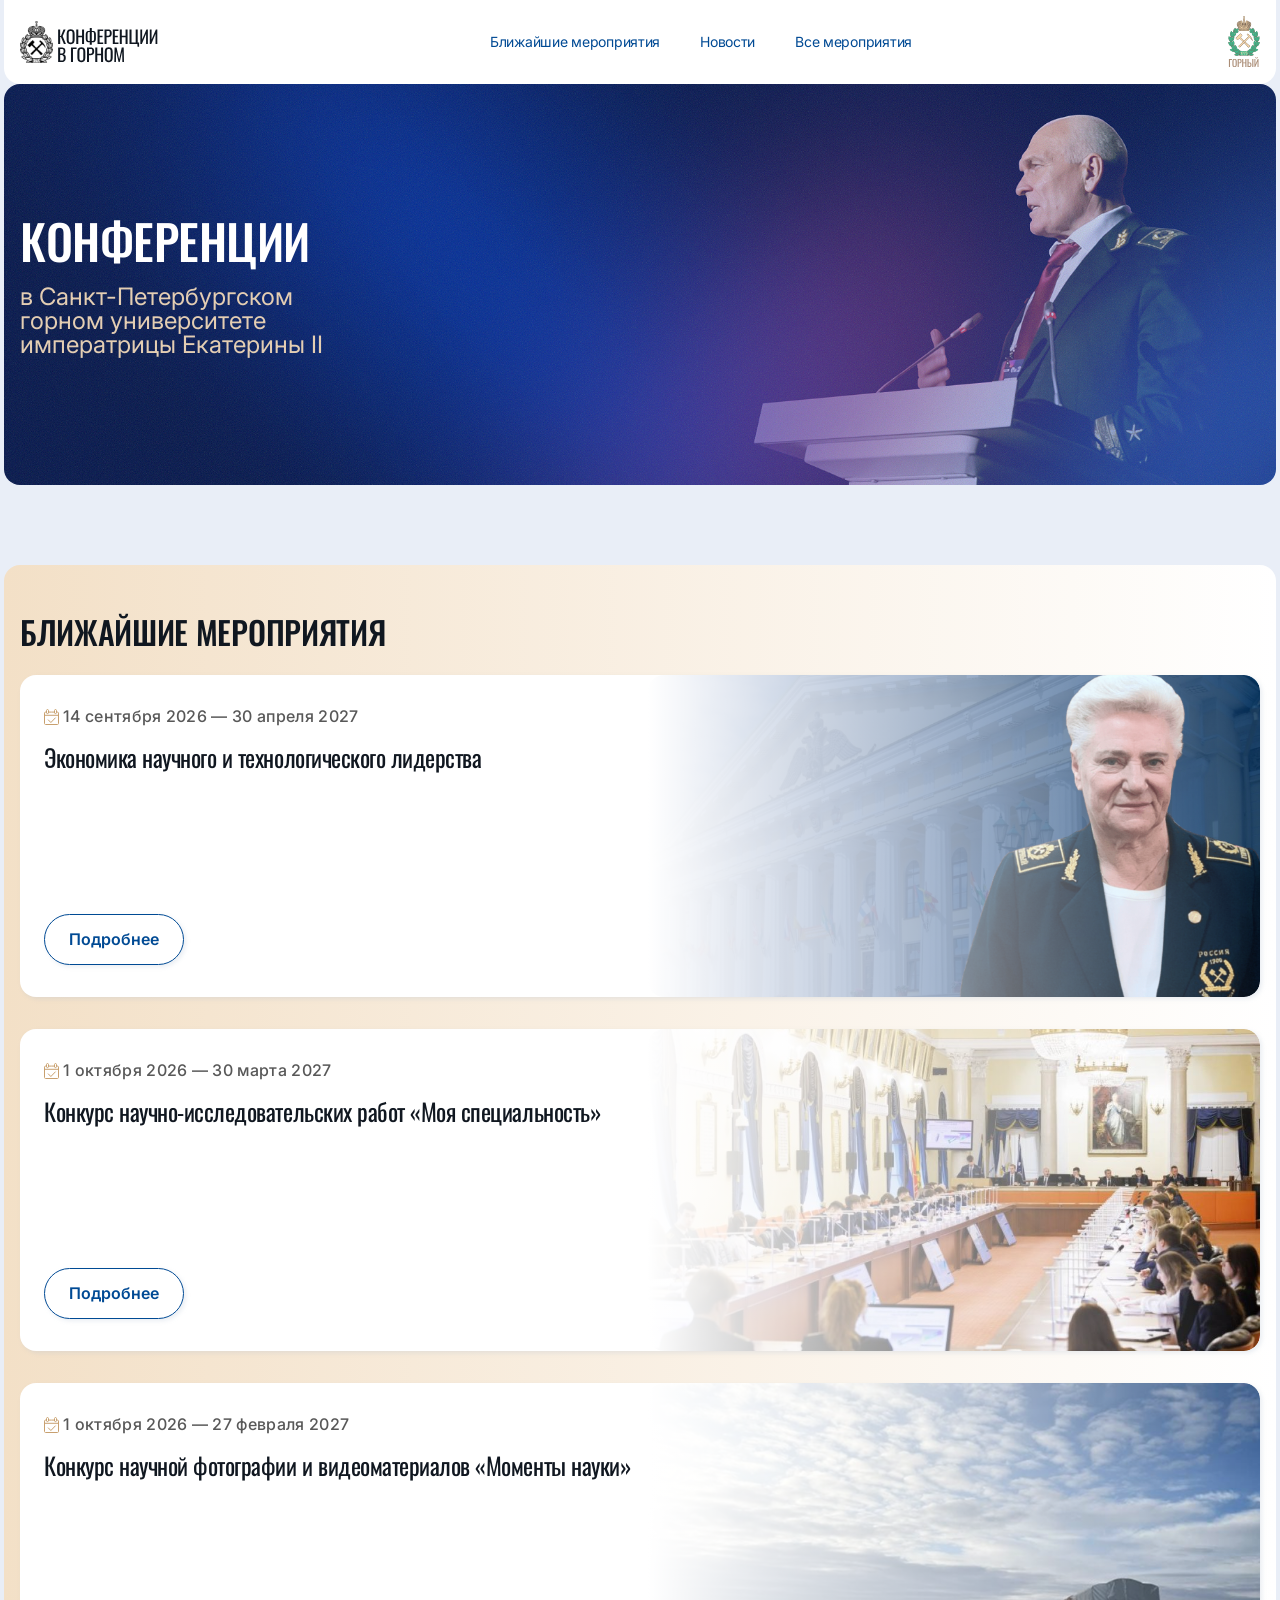
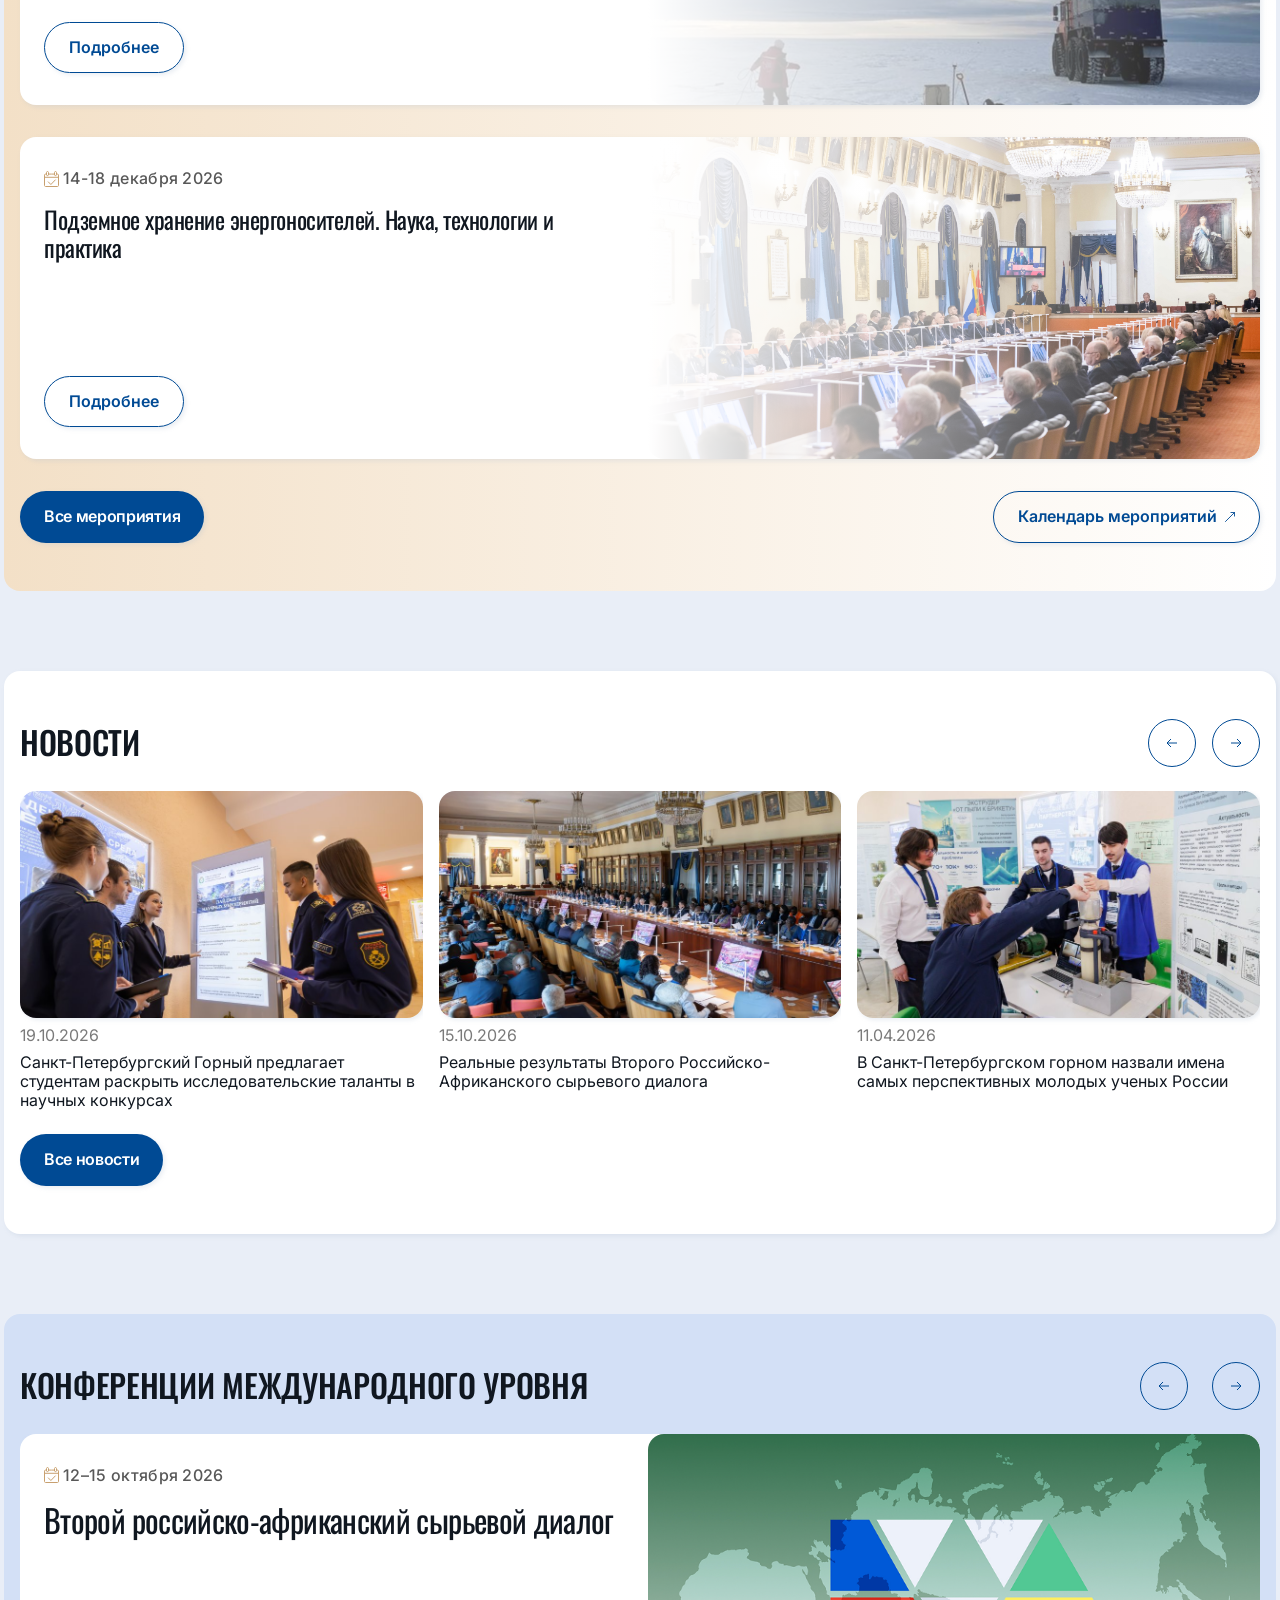
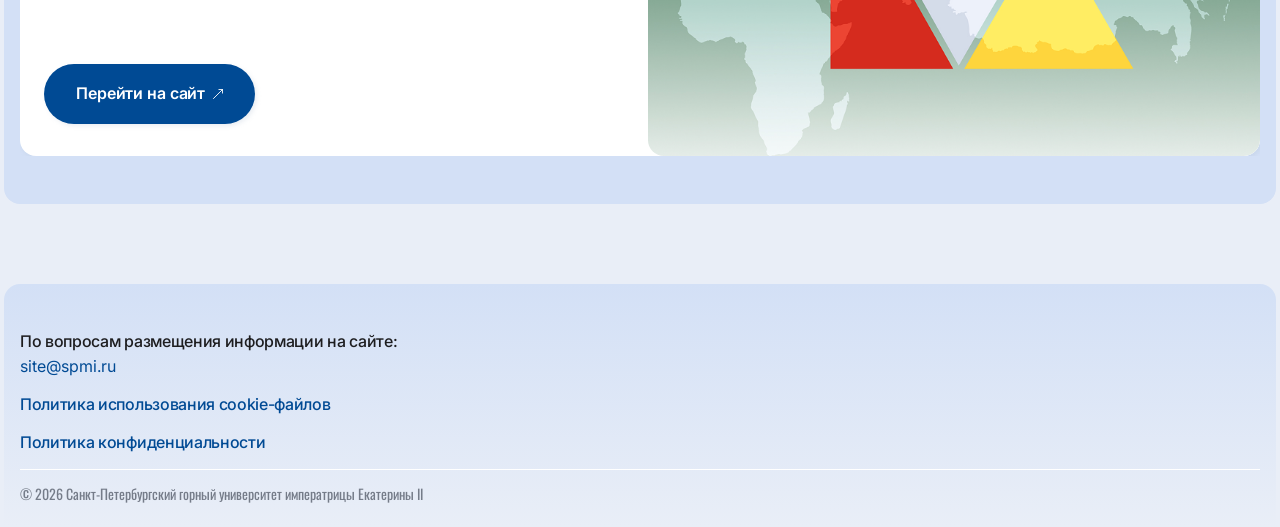
==== commit b398db30: "Update main page, add events page and new front images" ====
--- a/index.html
+++ b/index.html
@@ -4,6 +4,7 @@
     <meta charset="UTF-8" />
     <meta name="viewport" content="width=device-width, initial-scale=1.0" />
     <title>Конференции в Горном</title>
+    <link rel="icon" href="favicon.ico" type="image/vnd.microsoft.icon">
     <link rel="stylesheet" href="styles/keen-slider.min.css" />
     <link rel="stylesheet" href="styles/app.css" />
     <link rel="stylesheet" href="styles/front.css" />
@@ -22,9 +23,9 @@
           <img class="site-header__brand-logo" src="1/images/logo.svg" />
         </a>
         <nav class="main-menu" aria-label="Главное меню">
-          <a class="main-menu__link link" href="#"> Ближайшие мероприятия </a>
-          <a class="main-menu__link link" href="#"> Новости </a>
-          <a class="main-menu__link link" href="#"> Все мероприятия </a>
+          <a class="main-menu__link link" href="#events"> Ближайшие мероприятия </a>
+          <a class="main-menu__link link" href="#news"> Новости </a>
+          <a class="main-menu__link link" href="events.html"> Все мероприятия </a>
         </nav>
         <button
           class="site-header__burger"
@@ -63,31 +64,49 @@
       </section>
 
       <section class="front__events section-margin">
-        <div class="container front__events-inner">
+        <div class="container front__events-inner" id="events">
           <h2 class="block-title front__events-title">Ближайшие мероприятия</h2>
           <ul class="front__events-list">
             <li class="front__card">
               <div class="front__card-media front__card-media--fade">
-                <img src="images/front/event.png" alt="" />
-              </div>
-              <div class="front__card-body">
-                <div class="front__card-info">
-                  <div class="front__card-meta">
-                    <span class="front__card-meta-item">
-                      <img src="images/front/calendar-gold.svg" alt="" />
-                      11 января 2027
-                    </span>
-                    <span class="front__card-meta-item">
+                <img src="images/front/event1.jpg" alt="" />
+              </div>
+              <div class="front__card-body">
+                <div class="front__card-info">
+                  <div class="front__card-meta">
+                    <span class="front__card-meta-item">
+                      <img src="images/front/calendar-gold.svg" alt="" />
+                      14 сентября 2026 — 30 апреля 2027
+                    </span>
+                    <!-- <span class="front__card-meta-item">
                       <img src="images/front/clock-gold.svg" alt="" />
                       16:00
-                    </span>
+                    </span> -->
                   </div>
                   <h3 class="front__card-title">
-                    Аэрология и техносферная безопасность. Всероссийская научная
-                    конференция
-                  </h3>
-                </div>
-                <a class="front__btn-outline btn-outline" href="1/index.html">Подробнее</a>
+                    Экономика научного и технологического лидерства
+                  </h3>
+                </div>
+                <a class="front__btn-outline btn-outline" href="https://conference.spmi.ru/events/konkurs_nvp">Подробнее</a>
+              </div>
+            </li>
+            <li class="front__card">
+              <div class="front__card-media front__card-media--fade">
+                <img src="images/front/event2.jpg" alt="" />
+              </div>
+              <div class="front__card-body">
+                <div class="front__card-info">
+                  <div class="front__card-meta">
+                    <span class="front__card-meta-item">
+                      <img src="images/front/calendar-gold.svg" alt="" />
+                      1 октября 2026 — 30 марта 2027
+                    </span>
+                  </div>
+                  <h3 class="front__card-title">
+                    Конкурс научно-исследовательских работ «Моя специальность»
+                  </h3>
+                </div>
+                <a class="front__btn-outline btn-outline" href="https://conference.spmi.ru/events/vocation">Подробнее</a>
               </div>
             </li>
             <li class="front__card">
@@ -99,65 +118,43 @@
                   <div class="front__card-meta">
                     <span class="front__card-meta-item">
                       <img src="images/front/calendar-gold.svg" alt="" />
-                      11–16 января 2027
+                      1 октября 2026 — 27 февраля 2027
                     </span>
                   </div>
                   <h3 class="front__card-title">
-                    I Научно-практический семинар аспирантов, молодых учёных и
-                    студентов в области проектирования и строительства
-                  </h3>
-                </div>
-                <a class="front__btn-outline btn-outline" href="#">Подробнее</a>
+                    Конкурс научной фотографии и видеоматериалов «Моменты науки»
+                  </h3>
+                </div>
+                <a class="front__btn-outline btn-outline" href="https://conference.spmi.ru/events/scisnap">Подробнее</a>
               </div>
             </li>
             <li class="front__card">
               <div class="front__card-media front__card-media--fade">
-                <img src="images/front/event.png" alt="" />
-              </div>
-              <div class="front__card-body">
-                <div class="front__card-info">
-                  <div class="front__card-meta">
-                    <span class="front__card-meta-item">
-                      <img src="images/front/calendar-gold.svg" alt="" />
-                      11 января – 16 февраля 2027
-                    </span>
-                  </div>
-                  <h3 class="front__card-title">
-                    Инновационные направления в проектировании горнодобывающих
-                    предприятий: Безопасное и эффективное освоение месторождений
-                    полезных ископаемых
-                  </h3>
-                </div>
-                <a class="front__btn-outline btn-outline" href="#">Подробнее</a>
-              </div>
-            </li>
-            <li class="front__card">
-              <div class="front__card-media front__card-media--fade">
-                <img src="images/front/event.png" alt="" />
-              </div>
-              <div class="front__card-body">
-                <div class="front__card-info">
-                  <div class="front__card-meta">
-                    <span class="front__card-meta-item">
-                      <img src="images/front/calendar-gold.svg" alt="" />
-                      11 января 2027
-                    </span>
-                    <span class="front__card-meta-item">
+                <img src="images/front/event4.jpg" alt="" />
+              </div>
+              <div class="front__card-body">
+                <div class="front__card-info">
+                  <div class="front__card-meta">
+                    <span class="front__card-meta-item">
+                      <img src="images/front/calendar-gold.svg" alt="" />
+                      14-18 декабря 2026
+                    </span>
+                    <!-- <span class="front__card-meta-item">
                       <img src="images/front/clock-gold.svg" alt="" />
                       16:00
-                    </span>
+                    </span> -->
                   </div>
                   <h3 class="front__card-title">
-                    Актуальные проблемы недропользования
-                  </h3>
-                </div>
-                <a class="front__btn-outline btn-outline" href="#">Подробнее</a>
+                    Подземное хранение энергоносителей. Наука, технологии и практика
+                  </h3>
+                </div>
+                <a class="front__btn-outline btn-outline" href="https://conference.spmi.ru/events/energo">Подробнее</a>
               </div>
             </li>
           </ul>
           <div class="front__events-actions">
-            <a class="btn-primary" href="#">Все мероприятия</a>
-            <a class="front__btn-outline btn-outline btn-arrow" href="#">
+            <a class="btn-primary" href="events.html">Все мероприятия</a>
+            <a class="front__btn-outline btn-outline btn-arrow" href="https://spmi.ru/announcements">
               Календарь мероприятий
             </a>
           </div>
@@ -165,7 +162,7 @@
       </section>
 
       <section class="front__articles section-margin">
-        <div class="container front__articles-inner">
+        <div class="container front__articles-inner" id="news">
           <div class="front__head">
             <h2 class="block-title">Новости</h2>
             <div class="front__nav">
@@ -193,48 +190,42 @@
           </div>
           <div class="front__articles-slider keen-slider">
             <article class="keen-slider__slide front__article">
-              <img
+              <a href="https://forpost-sz.ru/a/2026-10-16/sankt-peterburgskij-gornyj-predlagaet-studentam-raskryt-issledovatelskie-talanty-v" class=""><img
                 class="front__article-image"
-                src="images/front/article.png"
+                src="images/front/article1.jpg"
                 alt=""
-              />
-              <p class="front__article-date">23.03.2025</p>
-              <h3 class="front__article-title">Победители конференции</h3>
+              /></a>
+              
+              <p class="front__article-date">19.10.2026</p>
+              <a href="https://forpost-sz.ru/a/2026-10-16/sankt-peterburgskij-gornyj-predlagaet-studentam-raskryt-issledovatelskie-talanty-v"><h3 class="front__article-title">Санкт-Петербургский Горный предлагает студентам раскрыть исследовательские таланты в научных конкурсах</h3></a>
               
             </article>
             <article class="keen-slider__slide front__article">
-              <img
+              <a href="https://forpost-sz.ru/spmi/2026-10-15/realnye-rezultaty-vtorogo-rossijsko-afrikanskogo-syrevogo-dialoga"><img
                 class="front__article-image"
-                src="images/front/article.png"
+                src="images/front/article2.jpg"
                 alt=""
-              />
-              <p class="front__article-date">23.03.2025</p>
-              <h3 class="front__article-title">Победители конференции</h3>
+              /></a>
+              
+              <p class="front__article-date">15.10.2026</p>
+              <a href="https://forpost-sz.ru/spmi/2026-10-15/realnye-rezultaty-vtorogo-rossijsko-afrikanskogo-syrevogo-dialoga"><h3 class="front__article-title">Реальные результаты Второго Российско-Африканского сырьевого диалога</h3></a>
+              
               
             </article>
             <article class="keen-slider__slide front__article">
-              <img
+              <a href="https://forpost-sz.ru/a/2026-04-10/v-sankt-peterburgskom-gornom-nazvali-imena-samykh-perspektivnykh-molodykh-uchenykh">  <img
                 class="front__article-image"
-                src="images/front/article.png"
+                src="images/front/article3.jpg"
                 alt=""
-              />
-              <p class="front__article-date">23.03.2025</p>
-              <h3 class="front__article-title">Победители конференции</h3>
-              
-            </article>
-            <article class="keen-slider__slide front__article">
-              <img
-                class="front__article-image"
-                src="images/front/article.png"
-                alt=""
-              />
-              <p class="front__article-date">23.03.2025</p>
-              <h3 class="front__article-title">Победители конференции</h3>
-              
-            </article>
+              /></a>
             
-          </div>
-          <a class="btn-primary" href="#">Все новости</a>
+              <p class="front__article-date">11.04.2026</p>
+             
+              <a href="https://forpost-sz.ru/a/2026-04-10/v-sankt-peterburgskom-gornom-nazvali-imena-samykh-perspektivnykh-molodykh-uchenykh"> <h3 class="front__article-title">В Санкт-Петербургском горном назвали имена самых перспективных молодых ученых России</h3></a>
+              
+            </article>
+          </div>
+          <a class="btn-primary" href="https://forpost-sz.ru/spmi">Все новости</a>
         </div>
       </section>
 
@@ -282,16 +273,36 @@
                     Второй российско-африканский сырьевой диалог
                   </h3>
                 </div>
-                <a class="btn-primary btn-arrow front__conferences--btn" href="#">
+                <a class="btn-primary btn-arrow front__conferences--btn" href="https://africa.spmi.ru/">
                   Перейти на сайт
                 </a>
               </div>
             </article>
+            <article class="keen-slider__slide front__card front__conf-card">
+              <div class="front__card-media">
+                <img src="images/front/forum2.jpg" alt="" />
+              </div>
+              <div class="front__card-body">
+                <div class="front__card-info">
+                  <div class="front__card-meta">
+                    <span class="front__card-meta-item">
+                      <img src="images/front/calendar-gold.svg" alt="" />
+                      12–17 октября 2026 года
+                    </span>
+                  </div>
+                  <h3 class="front__conference-title">
+                    Российско-африканский форум-конкурс молодых ученых под эгидой ЮНЕСКО
+                  </h3>
+                </div>
+                <a class="btn-primary btn-arrow front__conferences--btn" href="https://youthafrica.spmi.ru/">
+                  Перейти на сайт
+                </a>
+              </div>
+            </article>
           </div>
         </div>
       </section>
     </main>
-
     <footer class="footer section-margin">
       <div class="container footer__inner">
         <div class="footer__content">
@@ -301,10 +312,10 @@
             </p>
             <a class="footer__email" href="mailto:site@spmi.ru">site@spmi.ru</a>
           </div>
-          <a class="footer__policy" href="#"
+          <a class="footer__policy" href="https://spmi.ru/cookie-files"
             >Политика использования cookie-файлов</a
           >
-          <a class="footer__policy" href="#">Политика конфиденциальности</a>
+          <a class="footer__policy" href="https://spmi.ru/politika_pers_dannye">Политика конфиденциальности</a>
         </div>
         <div class="footer__bottom">
           <div class="footer__divider"></div>
--- a/styles/app.css
+++ b/styles/app.css
@@ -69,7 +69,6 @@
   width: 10px;  
   height: 10px; 
   flex-shrink: 0;
-  
   background-color: currentColor; 
   
   -webkit-mask: url("../images/front/arrow-external-blue.svg") no-repeat center / contain;
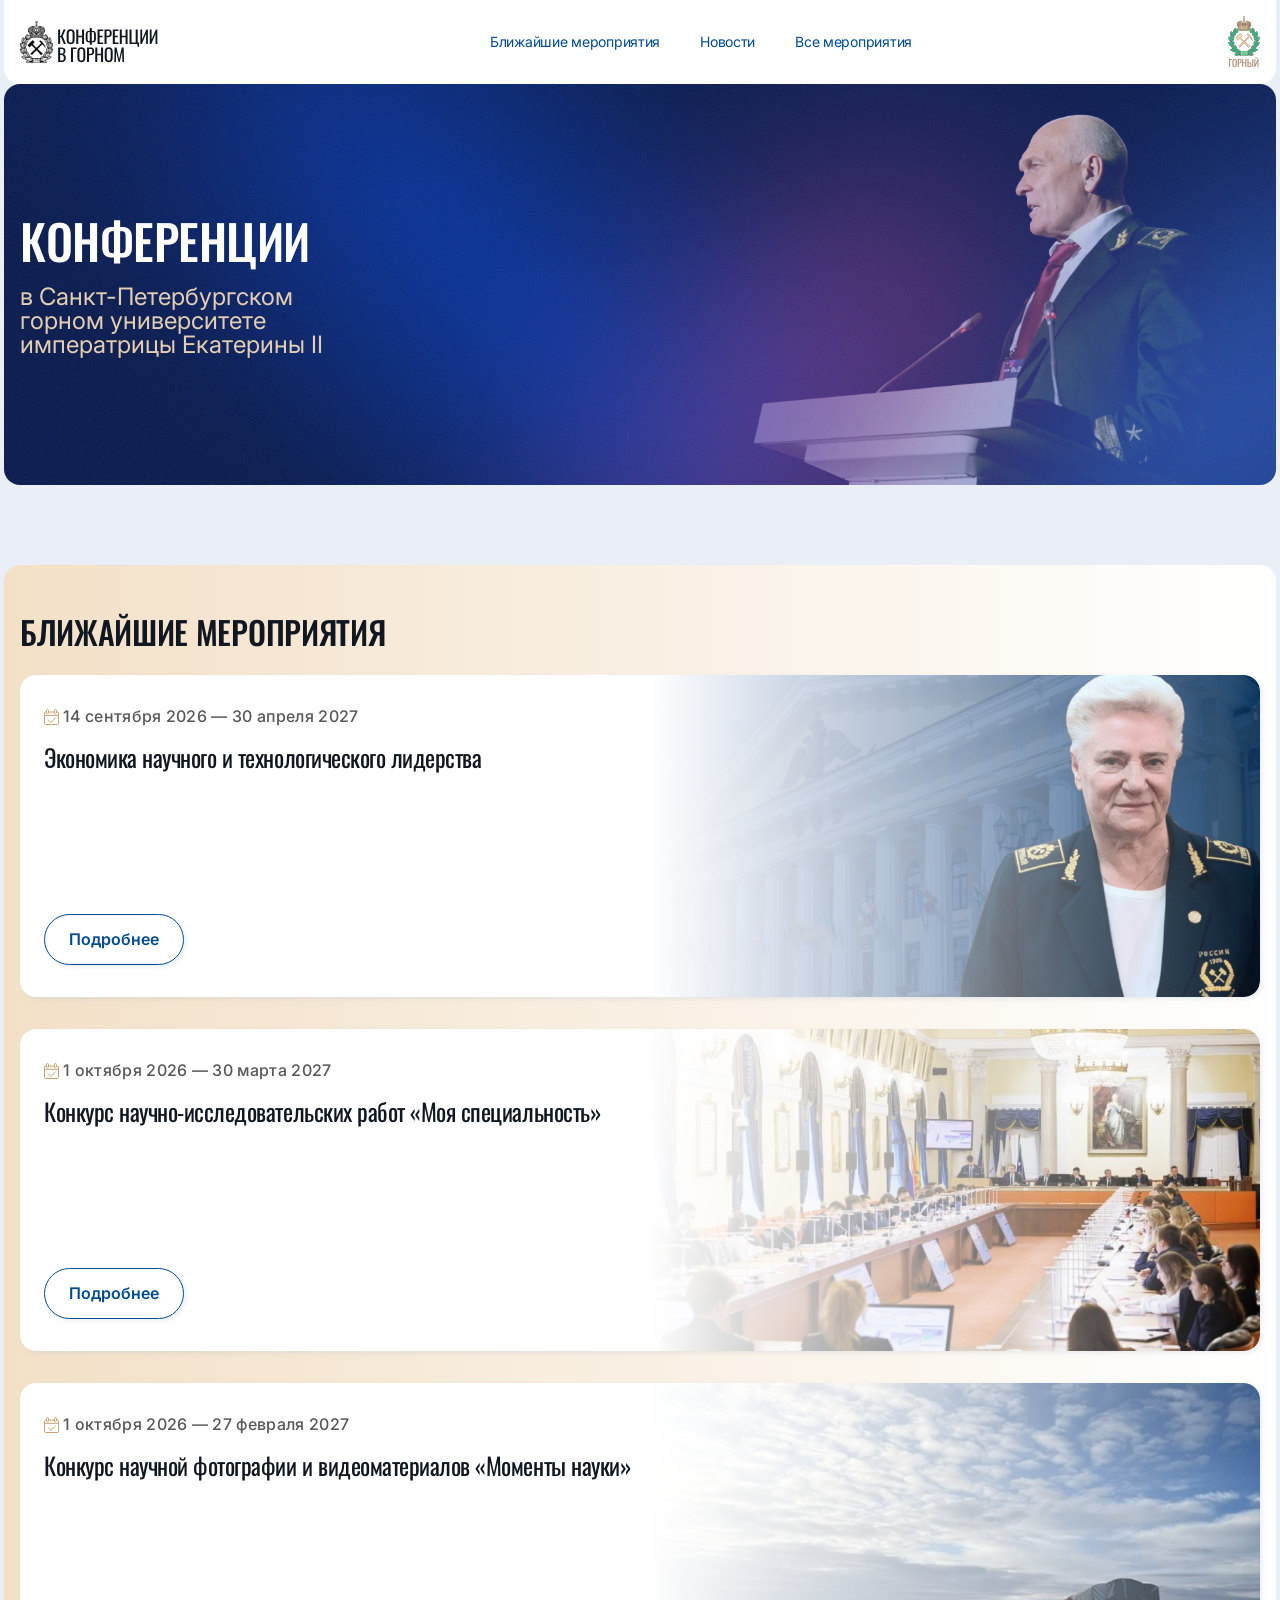
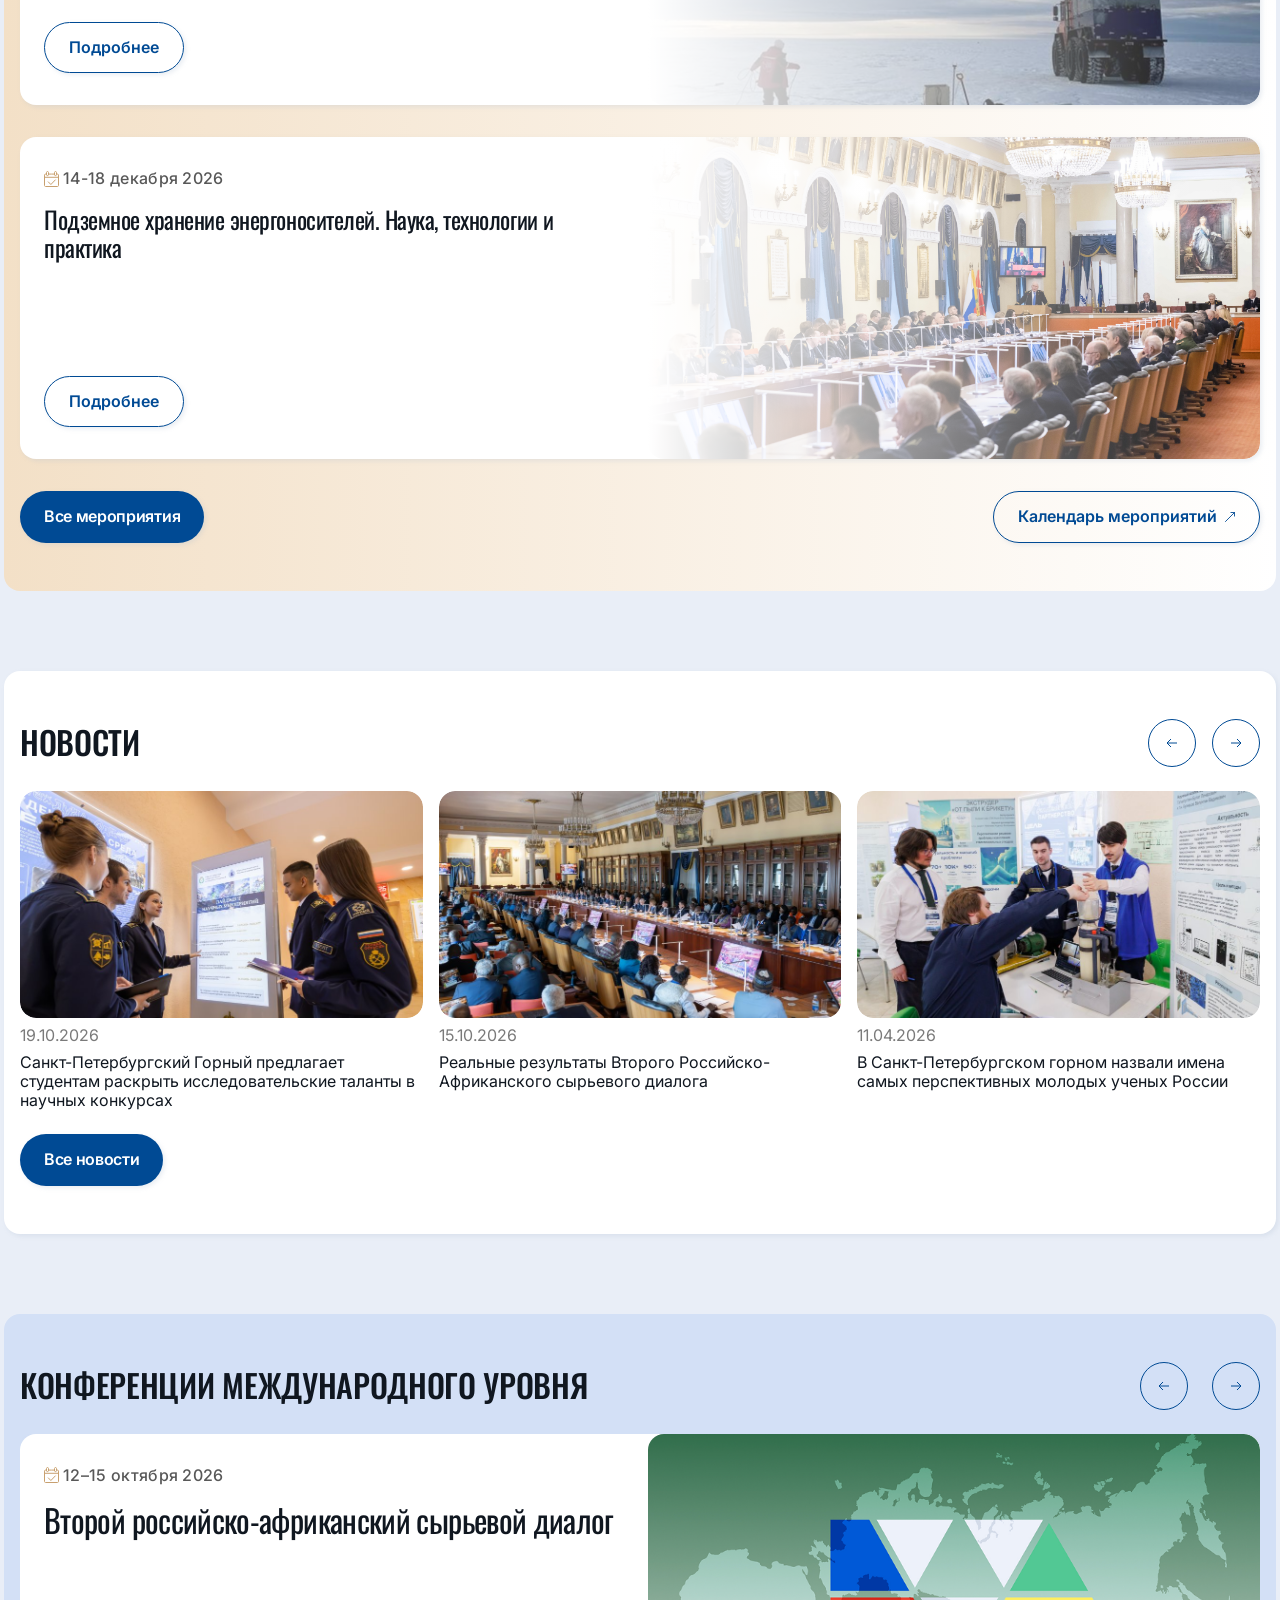
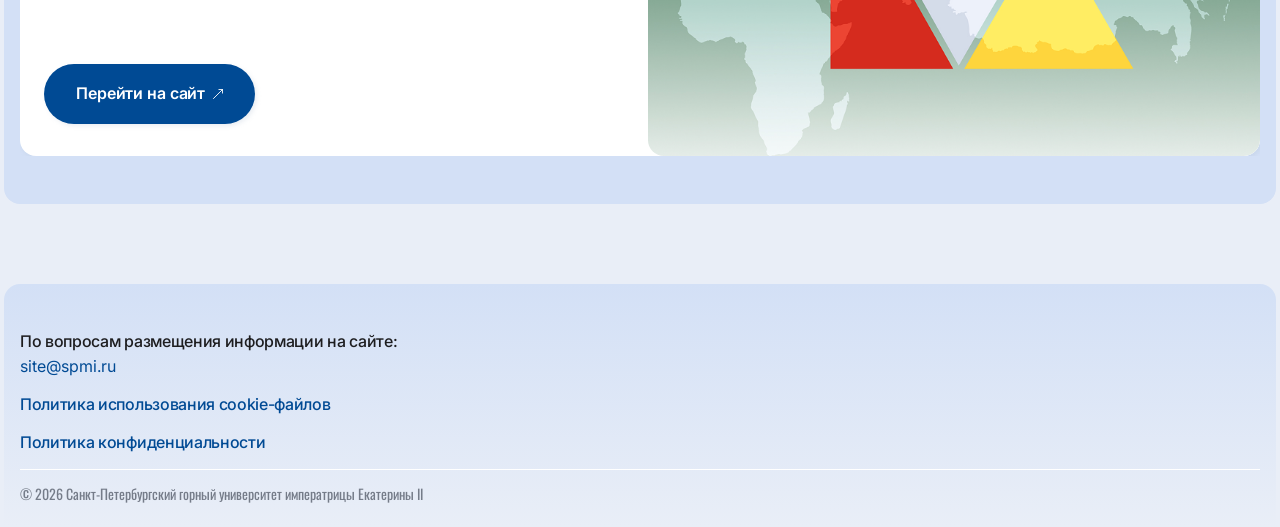
==== commit 2ef28489: "Rebuild events page cards and update styles" ====
--- a/index.html
+++ b/index.html
@@ -189,9 +189,9 @@
             </div>
           </div>
           <div class="front__articles-slider keen-slider">
-            <article class="keen-slider__slide front__article">
-              <a href="https://forpost-sz.ru/a/2026-10-16/sankt-peterburgskij-gornyj-predlagaet-studentam-raskryt-issledovatelskie-talanty-v" class=""><img
-                class="front__article-image"
+            <article class="keen-slider__slide front__article scale-hover">
+              <a href="https://forpost-sz.ru/a/2026-10-16/sankt-peterburgskij-gornyj-predlagaet-studentam-raskryt-issledovatelskie-talanty-v" class="front__image--block scale-hover--block"><img
+                class="front__article-image scale-hover--img"
                 src="images/front/article1.jpg"
                 alt=""
               /></a>
@@ -200,9 +200,9 @@
               <a href="https://forpost-sz.ru/a/2026-10-16/sankt-peterburgskij-gornyj-predlagaet-studentam-raskryt-issledovatelskie-talanty-v"><h3 class="front__article-title">Санкт-Петербургский Горный предлагает студентам раскрыть исследовательские таланты в научных конкурсах</h3></a>
               
             </article>
-            <article class="keen-slider__slide front__article">
-              <a href="https://forpost-sz.ru/spmi/2026-10-15/realnye-rezultaty-vtorogo-rossijsko-afrikanskogo-syrevogo-dialoga"><img
-                class="front__article-image"
+            <article class="keen-slider__slide front__article scale-hover">
+              <a href="https://forpost-sz.ru/spmi/2026-10-15/realnye-rezultaty-vtorogo-rossijsko-afrikanskogo-syrevogo-dialoga" class="scale-hover--block front__image--block"><img
+                class="front__article-image scale-hover--img"
                 src="images/front/article2.jpg"
                 alt=""
               /></a>
@@ -212,9 +212,9 @@
               
               
             </article>
-            <article class="keen-slider__slide front__article">
-              <a href="https://forpost-sz.ru/a/2026-04-10/v-sankt-peterburgskom-gornom-nazvali-imena-samykh-perspektivnykh-molodykh-uchenykh">  <img
-                class="front__article-image"
+            <article class="keen-slider__slide front__article scale-hover">
+              <a href="https://forpost-sz.ru/a/2026-04-10/v-sankt-peterburgskom-gornom-nazvali-imena-samykh-perspektivnykh-molodykh-uchenykh" class="scale-hover--block front__image--block">  <img
+                class="front__article-image scale-hover--img"
                 src="images/front/article3.jpg"
                 alt=""
               /></a>
--- a/styles/app.css
+++ b/styles/app.css
@@ -82,6 +82,17 @@
   padding-right: var(--container-gutter);
   border-radius: 16px;
 }
+.scale-hover:hover img{
+  transform: scale(1.04);
+
+}
+.scale-hover--block{
+  overflow: hidden;
+}
+.scale-hover--img{
+  transition: transform .4s ease;
+    will-change: transform;
+}
 
 .link:hover,
 .footer a:hover,
@@ -762,7 +773,6 @@
 .partners__slide {
   display: flex;
 }
-
 .partners__card {
   display: flex;
   align-items: center;
@@ -1085,6 +1095,19 @@
   flex-direction: column;
   gap: 4px;
 }
+.contacts__person-link{
+  font-family: var(--font-family);
+font-weight: 600;
+font-size: 18px;
+line-height: 140%;
+letter-spacing: -0.02em;
+color: #004a94;
+}
+.contacts__persons{
+  display: flex;
+  flex-direction: column;
+  gap: 8px;
+}
 
 .contacts__person-name {
   margin: 0;
@@ -1174,6 +1197,11 @@
   line-height: 19px;
   letter-spacing: -0.02em;
   color: #1d1d1f;
+}
+.footer__question,
+.footer__email,
+.footer__policy{
+width: fit-content;
 }
 
 .footer__email {
@@ -1199,6 +1227,7 @@
   gap: 16px;
 }
 
+
 .footer__divider {
   width: 100%;
   height: 1px;
@@ -1321,6 +1350,9 @@
 }
 
 @media (min-width: 500px) {
+  .accordion__panel{
+    padding: 24px;
+  }
   .breadcrumb a,
   .breadcrumb li.is-active::before {
     color: #004a94;
@@ -1344,9 +1376,7 @@
     width: fit-content;
     height: 100%;
   }
-  .accordion__panel {
-    padding: 24px;
-  }
+
   .session-text {
     padding: 24px;
     padding-top: 0;
@@ -1536,9 +1566,8 @@
 
 /* ≥ 1400 — «1400 Страница конференции» */
 @media (min-width: 1400px) {
-    .breadcrumbs-line{
-
-  }
+ 
+    
   .footer__inner {
     padding-top: 80px;
     padding-bottom: 64px;
@@ -1628,6 +1657,14 @@
   .block-title {
     font-size: 40px;
   }
+   .accordion__conditions {
+    flex-direction: column;
+    gap: 32px;
+  }
+  .accordion__conditions .accordion__block{
+    max-width: 804px; 
+    width: 100%;
+  }
 }
 
 /* ≥ 1920 — «1920 Страница конференции» */
--- a/styles/front.css
+++ b/styles/front.css
@@ -183,6 +183,10 @@
   background: #fff;
   box-shadow: 2px 2px 4px 0 rgba(172, 186, 209, 0.25);
 }
+.event-page__image,
+.front__image--block{
+  border-radius: 16px;
+}
 
 .front__conferences-inner {
   background: #d3e0f6;
@@ -438,3 +442,161 @@
         font-size: 40px;
     }
 }
+
+/* =========================================================
+   Страница мероприятий (events.html): список конференций
+   ========================================================= */
+
+.events-page__list {
+  display: grid;
+  grid-template-columns: 1fr;
+  gap: 16px;
+  margin: 0;
+  padding: 0;
+  list-style: none;
+}
+
+.events-page__card {
+  display: flex;
+  flex-direction: column;
+  height: 100%;
+  overflow: hidden;
+  background: #fff;
+  border-radius: 16px;
+  box-shadow: 2px 2px 4px 0 rgba(172, 186, 209, 0.25);
+}
+
+.events-page__image {
+  display: block;
+  width: 100%;
+  object-fit: cover;
+  border-radius: 16px;
+  aspect-ratio: 328 / 218;
+}
+
+.events-page__body {
+  display: flex;
+  flex: 1;
+  flex-direction: column;
+  gap: 24px;
+  padding: 16px 16px 32px;
+}
+
+.events-page__info {
+  display: flex;
+  flex-direction: column;
+  gap: 16px;
+}
+
+.events-page__meta {
+  display: flex;
+  align-items: center;
+  gap: 16px;
+}
+
+.events-page__meta-item {
+  display: flex;
+  align-items: baseline;
+  gap: 4px;
+  font-family: var(--font-family), sans-serif;
+  font-weight: 500;
+  font-size: 16px;
+  line-height: 120%;
+  letter-spacing: 0.01em;
+  color: #585858;
+}
+
+.events-page__meta-item img {
+  flex-shrink: 0;
+}
+
+.events-page__title {
+  margin: 0;
+  font-family: var(--second-family), sans-serif;
+  font-weight: 400;
+  font-size: 18px;
+  line-height: 120%;
+  letter-spacing: -0.02em;
+  color: var(--text);
+}
+
+.events-page__button {
+  display: inline-flex;
+  align-items: center;
+  gap: 8px;
+  width: fit-content;
+  padding: 16px 24px;
+  border: 1px solid #004a94;
+  border-radius: 32px;
+  box-shadow: 2px 2px 4px 0 rgba(172, 186, 209, 0.25);
+  color: #004a94;
+  font-family: var(--font-family), sans-serif;
+  font-weight: 600;
+  font-size: 16px;
+  line-height: 120%;
+  letter-spacing: -0.01em;
+  text-decoration: none;
+  transition: ease 0.2s;
+  margin-top: auto;
+}
+
+.events-page__button:hover {
+  color: #036;
+  border-color: #036;
+}
+
+.events-page__pagination {
+  display: flex;
+  justify-content: center;
+  gap: 40px;
+  margin: 24px 0 0;
+  padding: 0;
+  list-style: none;
+}
+
+.events-page__page {
+  font-family: var(--second-family), sans-serif;
+  font-weight: 400;
+  font-size: 24px;
+  line-height: 120%;
+  letter-spacing: -0.02em;
+  color: #004a94;
+  text-decoration: none;
+}
+
+.events-page__page--current {
+  color: #000;
+}
+
+@media (min-width: 500px) {
+  .events-page__list {
+    grid-template-columns: repeat(2, 1fr);
+  }
+}
+
+@media (min-width: 770px) {
+  .events-page__list {
+    grid-template-columns: repeat(3, 1fr);
+  }
+
+  .events-page__title {
+    font-size: 24px;
+  }
+}
+@media (min-width: 1024px) {
+  .events-page__body{
+    padding: 24px 24px 32px;
+    gap: 32px;
+  }
+}
+
+@media (min-width: 1400px) {
+  .events-page__list {
+    grid-template-columns: repeat(4, 1fr);
+  }
+}
+@media (min-width: 1920px) {
+  .events-page__list {
+    gap: 24px;
+  }
+}
